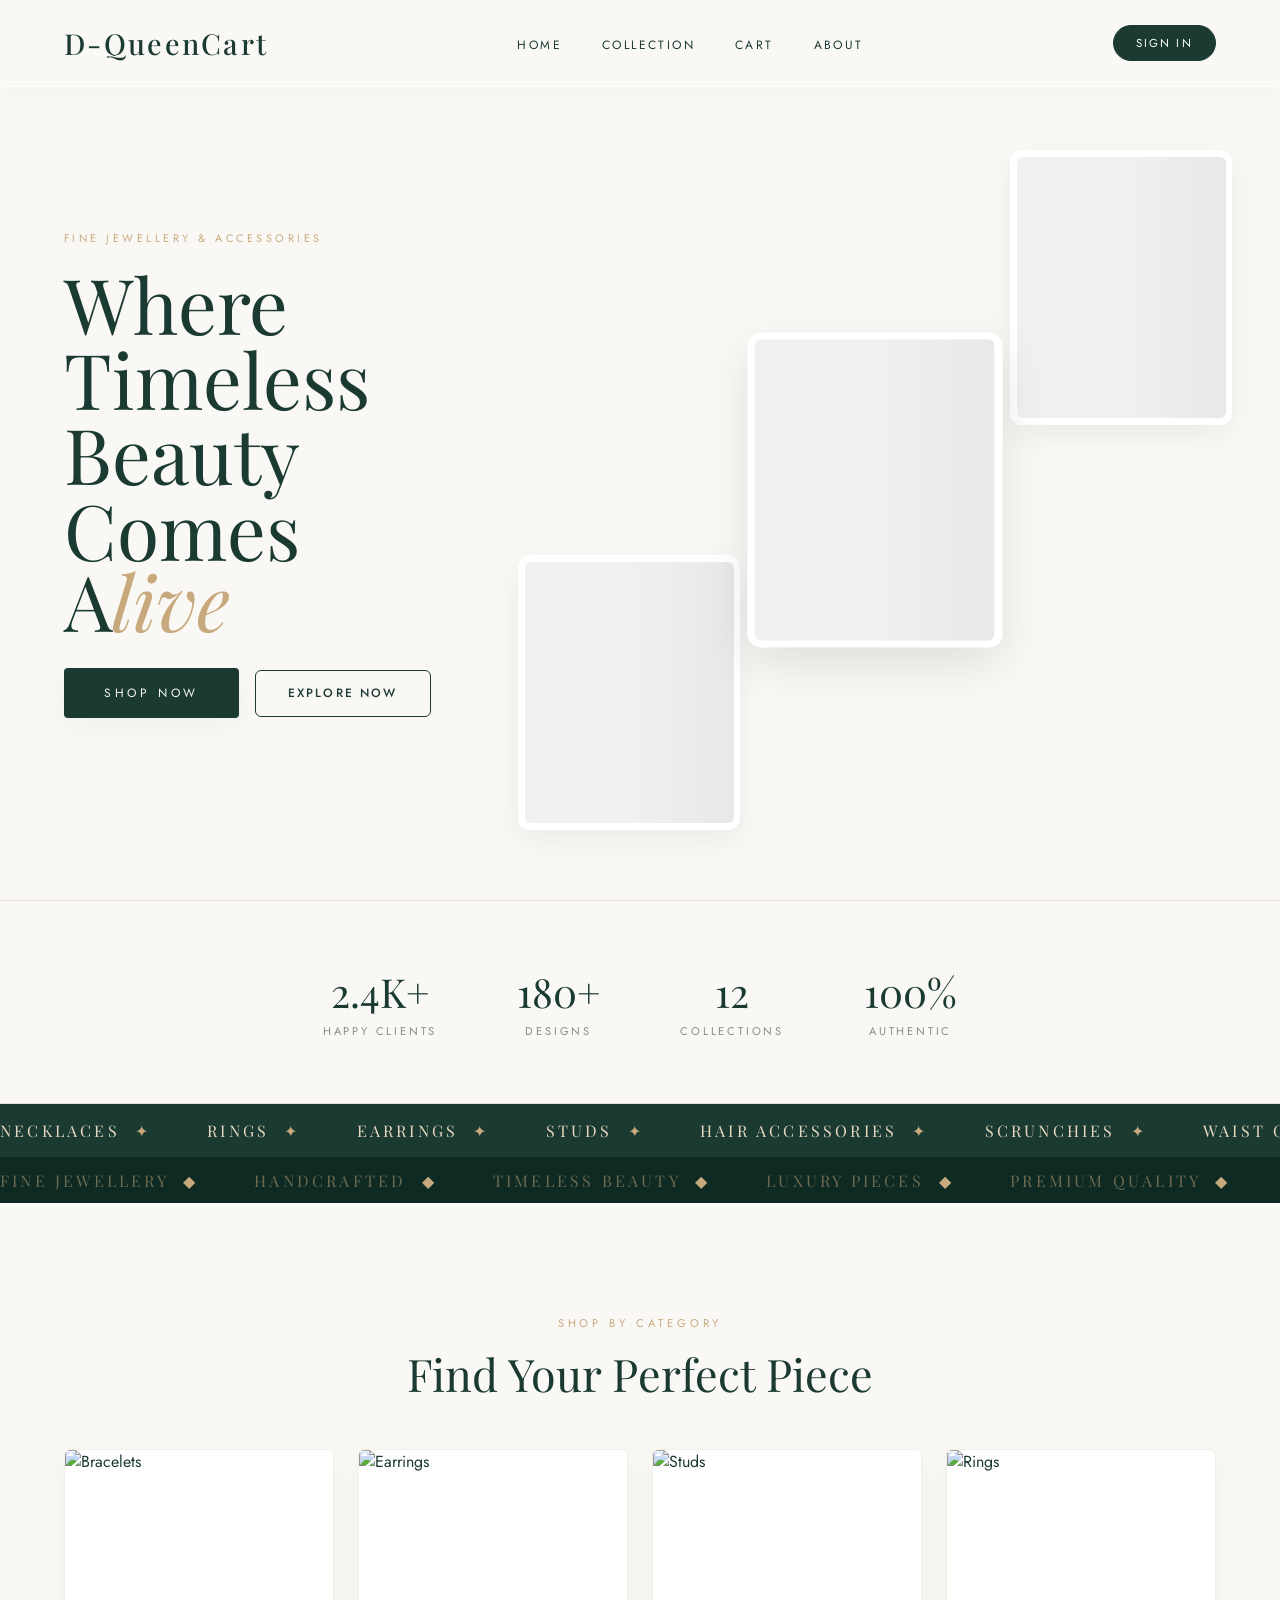
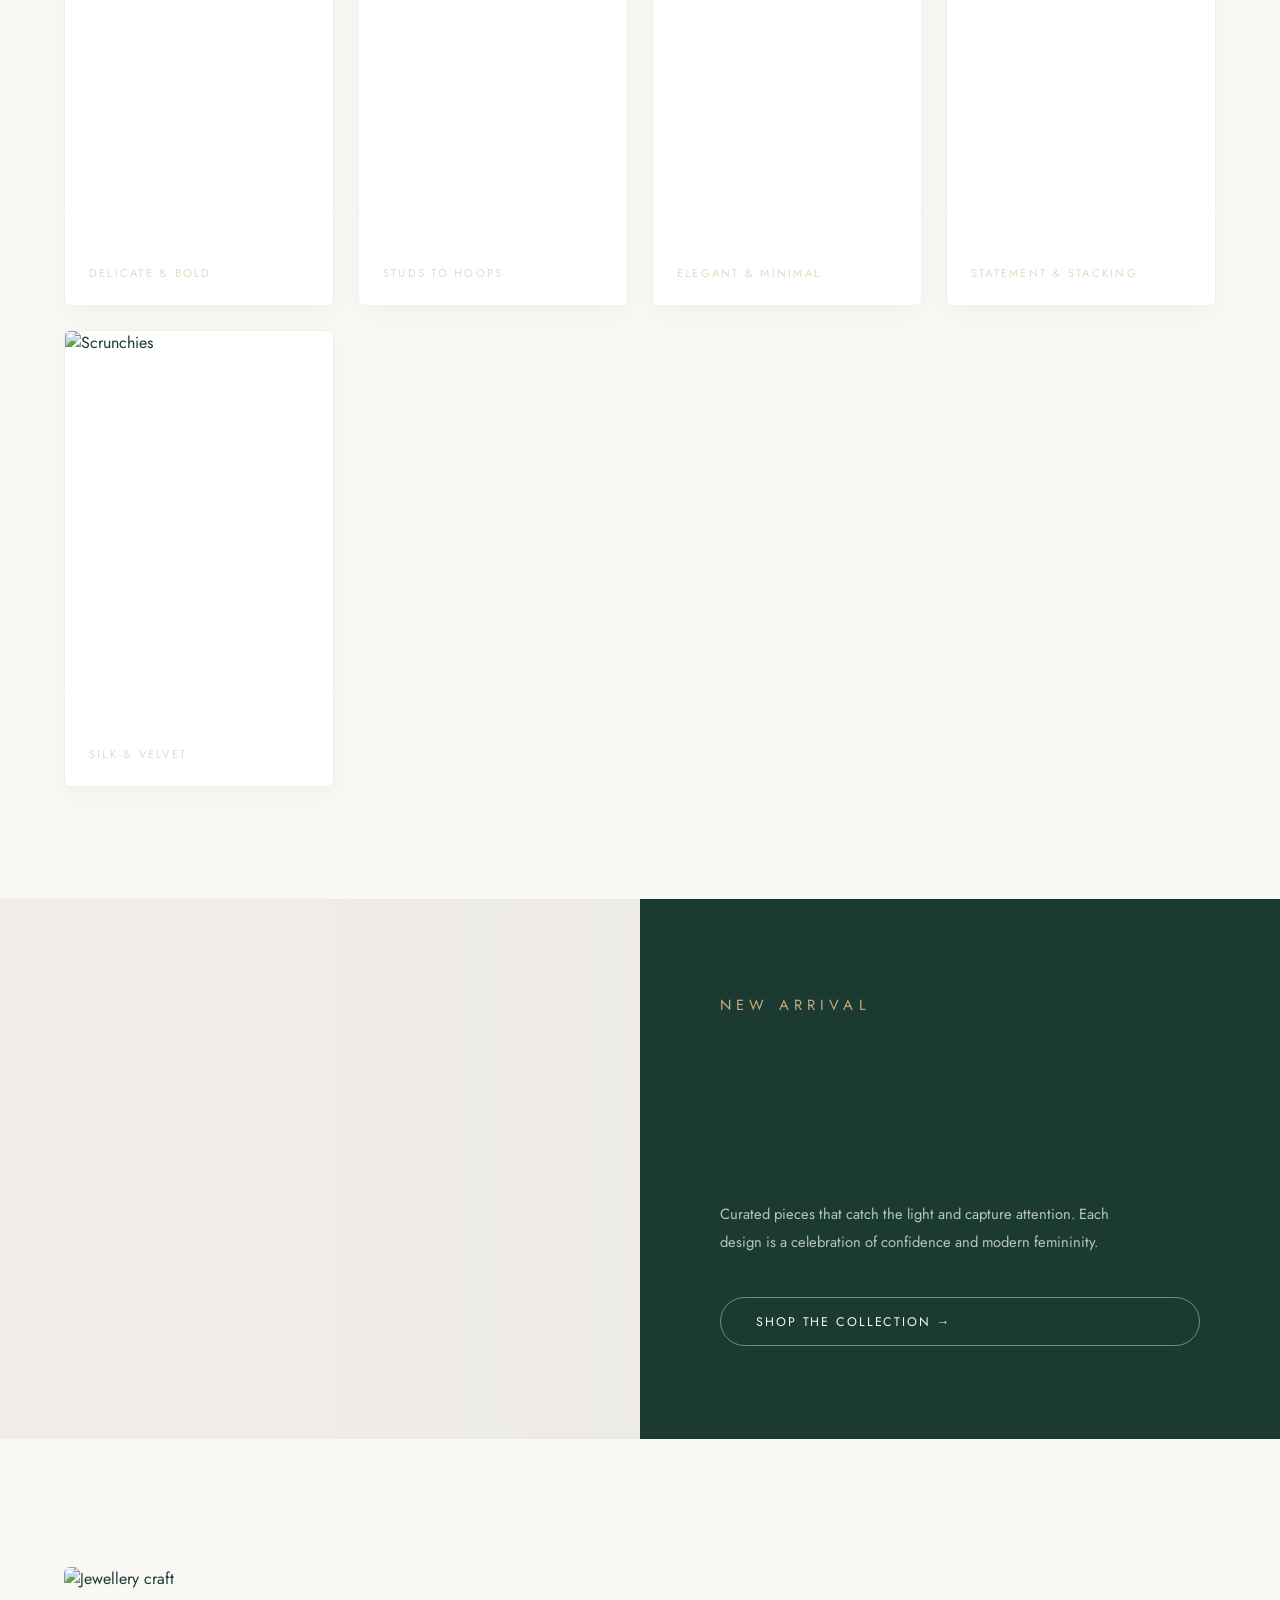
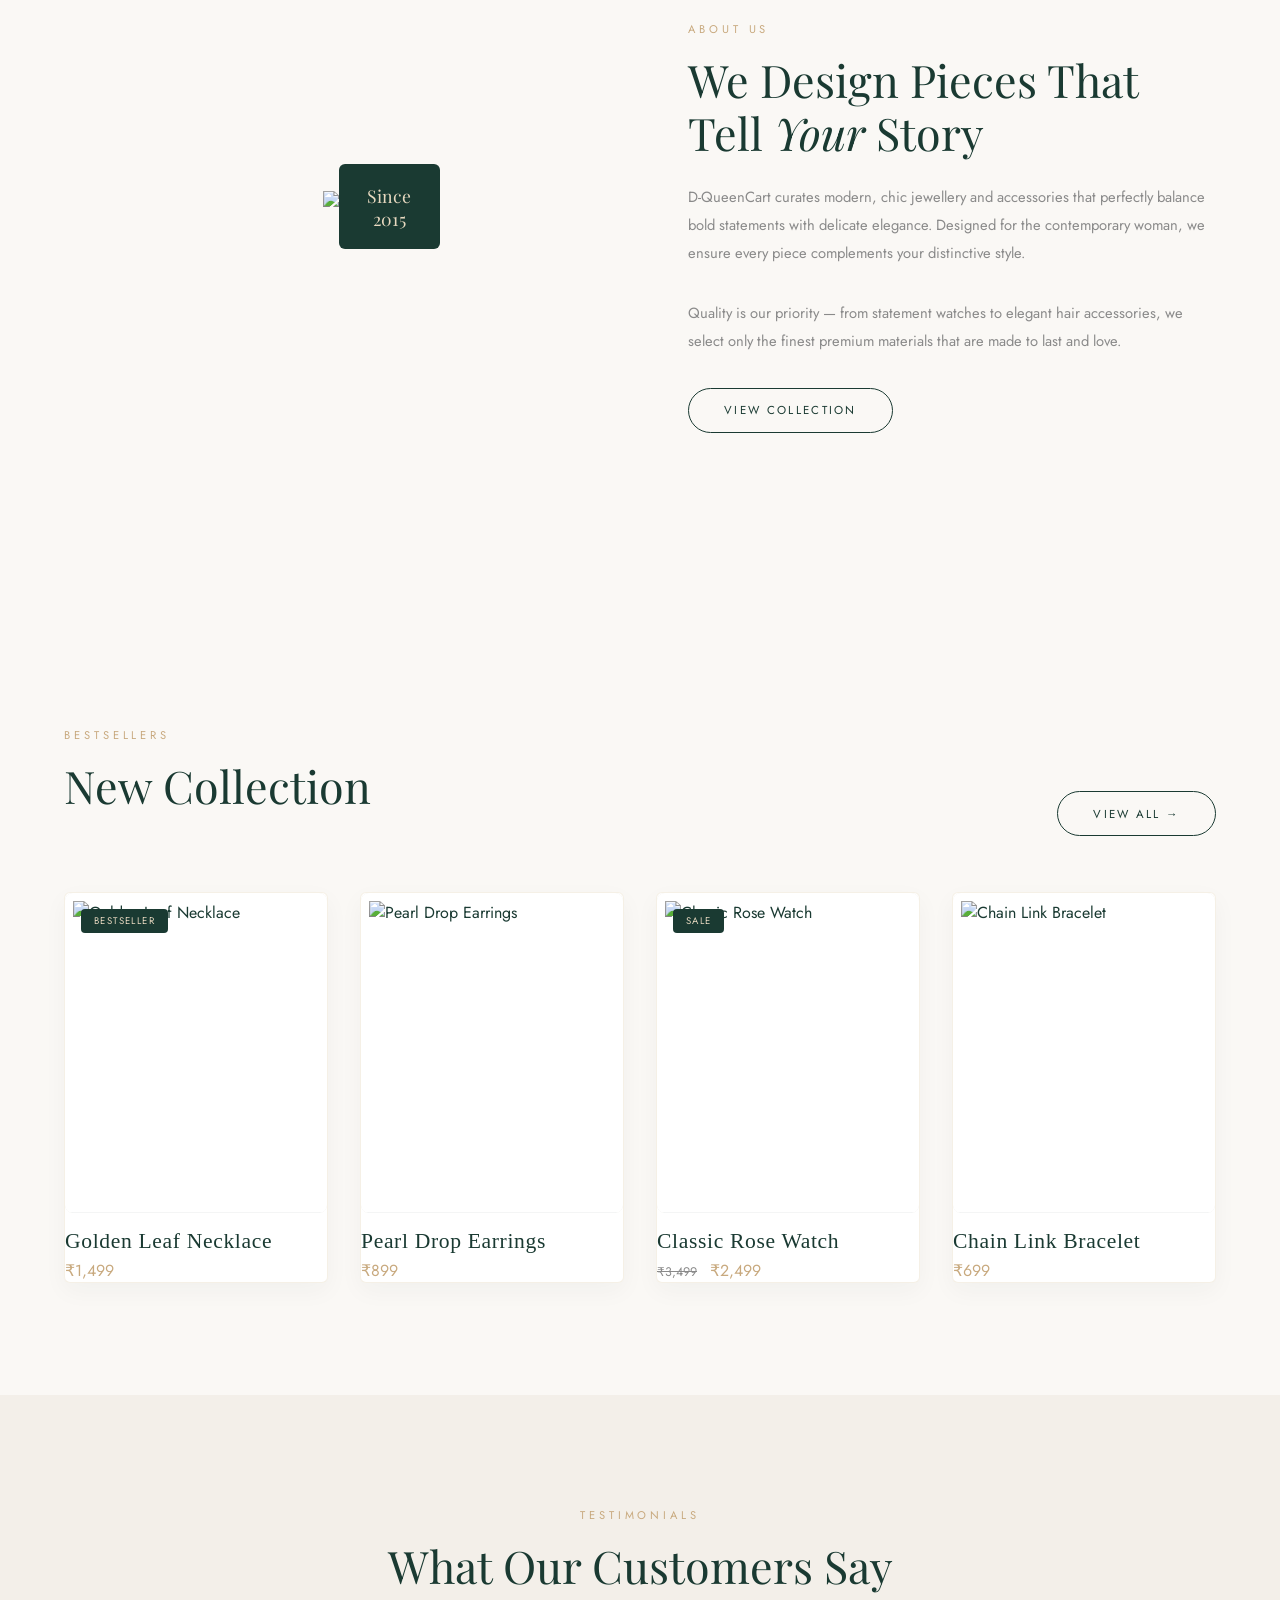
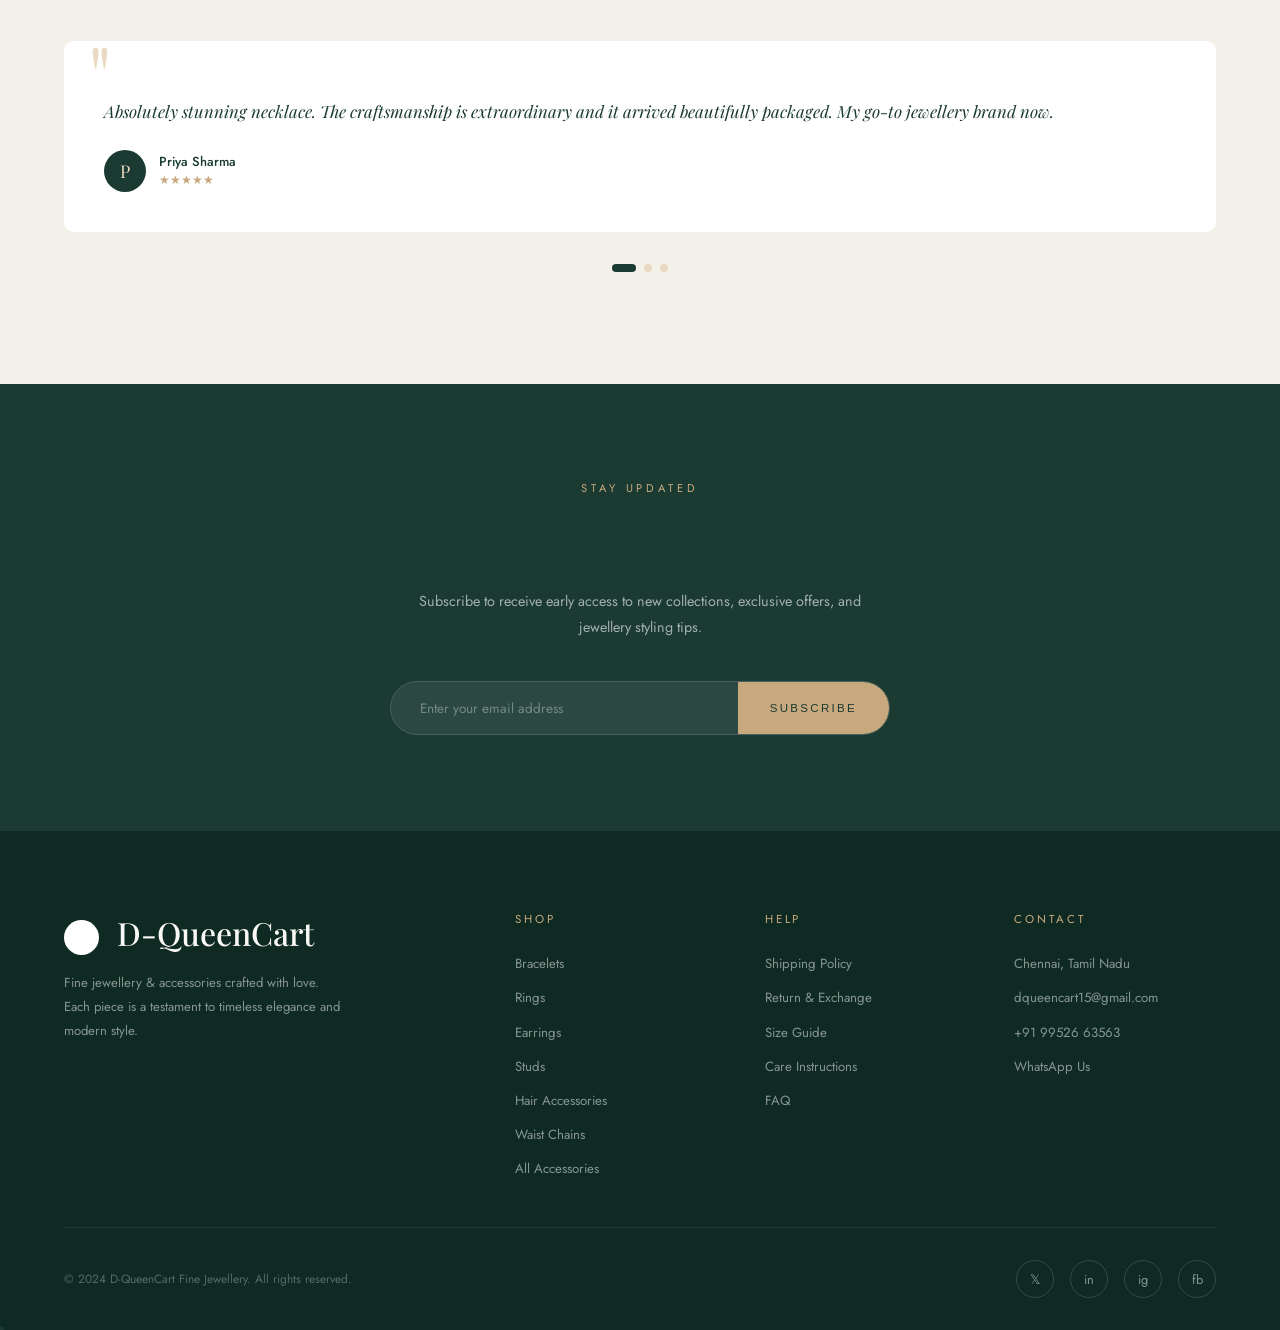
==== index.html @ 38a7477e "style(home): remove gallery strip section" ====
<!DOCTYPE html>
<html lang="en">

<head>
  <meta charset="UTF-8" />
  <meta name="viewport" content="width=device-width, initial-scale=1.0" />
  <title>D-QueenCart — Fine Jewellery & Accessories</title>
  <link rel="icon" type="image/png" href="favicon.png?v=2">
  <link rel="shortcut icon" href="favicon.png?v=2">
  <link rel="apple-touch-icon" href="favicon.png?v=2">
  <meta name="description"
    content="Discover premium handcrafted jewellery and bespoke accessories at D-QueenCart. Elevate your style with our celestial collections." />
  <meta name="keywords" content="jewellery, accessories, rings, necklaces, watches, luxury shopping" />

  <!-- Open Graph / Social -->
  <meta property="og:type" content="website" />
  <meta property="og:title" content="D-QueenCart — Fine Jewellery & Accessories" />
  <meta property="og:description"
    content="Shop the most exquisite jewellery collections online. Handcrafted luxury at your fingertips." />
  <meta property="og:image" content="https://images.unsplash.com/photo-1515562141207-7a88fb0ce33e?w=800&q=80" />
  <meta property="og:url" content="https://d-queencart.in" />

  <!-- Google Analytics (GA4) -->
  <script async src="https://www.googletagmanager.com/gtag/js?id=G-QBQ06VWE34"></script>
  <script>
    window.dataLayer = window.dataLayer || [];
    function gtag() { dataLayer.push(arguments); }
    gtag('js', new Date());
    gtag('config', 'G-QBQ06VWE34');
  </script>

  <link rel="preconnect" href="https://fonts.googleapis.com" />
  <link
    href="https://fonts.googleapis.com/css2?family=Playfair+Display:ital,wght@0,400;0,500;0,600;0,700;1,400;1,500&family=Jost:wght@300;400;500&display=swap"
    rel="stylesheet" />
  <link rel="stylesheet" href="https://unpkg.com/aos@2.3.4/dist/aos.css" />
  <style>
    :root {
      --cream: #faf8f5;
      --teal: #1a3a32;
      --teal-light: #2a5a4a;
      --gold: #c8a97e;
      --gold-light: #e8d9c0;
      --muted: #8a8a8a;
      --white: #ffffff;
      --border: #e5e0da;
    }

    *,
    *::before,
    *::after {
      margin: 0;
      padding: 0;
      box-sizing: border-box;
    }

    html {
      scroll-behavior: smooth;
      overflow-x: hidden;
    }

    body {
      font-family: 'Jost', sans-serif;
      background: var(--cream);
      color: var(--teal);
      overflow-x: hidden;
      width: 100%;
      position: relative;
    }



    /* Navbar */
    nav {
      position: fixed;
      top: 0;
      left: 0;
      right: 0;
      z-index: 1000;
      display: flex;
      align-items: center;
      justify-content: space-between;
      padding: 1.5rem 4rem;
      background: transparent;
      transition: all 0.4s ease;
    }

    nav.scrolled {
      background: rgba(250, 248, 245, 0.97);
      backdrop-filter: blur(14px);
      box-shadow: 0 1px 20px rgba(0, 0, 0, 0.05);
    }

    .nav-logo {
      font-family: 'Playfair Display', serif;
      font-size: 1.8rem;
      font-weight: 500;
      letter-spacing: 0.08em;
      color: var(--teal);
      text-decoration: none;
    }

    .nav-links {
      display: flex;
      gap: 2.5rem;
      list-style: none;
    }

    .nav-links a {
      font-size: 0.75rem;
      letter-spacing: 0.2em;
      text-transform: uppercase;
      color: var(--teal);
      text-decoration: none;
      transition: color 0.3s;
      position: relative;
    }

    .nav-links a::after {
      content: '';
      position: absolute;
      bottom: -4px;
      left: 0;
      width: 0;
      height: 1px;
      background: var(--teal);
      transition: width 0.3s;
    }

    .nav-links a:hover {
      color: var(--gold);
    }

    .nav-links a:hover::after {
      width: 100%;
      background: var(--gold);
    }

    .nav-actions {
      display: flex;
      gap: 1rem;
      align-items: center;
    }

    .btn-nav {
      font-family: 'Jost', sans-serif;
      font-size: 0.72rem;
      letter-spacing: 0.18em;
      text-transform: uppercase;
      padding: 0.55rem 1.4rem;
      border: 1px solid var(--teal);
      background: transparent;
      color: var(--teal);
      cursor: pointer;
      transition: all 0.3s ease;
      text-decoration: none;
      border-radius: 30px;
    }

    .btn-nav:hover {
      background: var(--teal);
      color: var(--cream);
    }

    .btn-nav.filled {
      background: var(--teal);
      border-color: var(--teal);
      color: var(--white);
    }

    .btn-nav.filled:hover {
      background: var(--gold);
      border-color: var(--gold);
    }

    #navUser {
      display: none;
    }

    #navUser.show {
      display: flex !important;
    }

    /* Mobile Menu Toggle */
    .menu-toggle {
      display: none;
      flex-direction: column;
      gap: 5px;
      cursor: pointer;
      z-index: 1001;
    }

    .menu-toggle span {
      width: 25px;
      height: 2px;
      background: var(--teal);
      transition: 0.3s;
      border-radius: 2px;
    }

    .menu-toggle.active span:nth-child(1) {
      transform: translateY(7px) rotate(45deg);
    }

    .menu-toggle.active span:nth-child(2) {
      opacity: 0;
    }

    .menu-toggle.active span:nth-child(3) {
      transform: translateY(-7px) rotate(-45deg);
    }

    /* ═══ HERO — Zynara Editorial (═══ */
    .hero {
      display: flex;
      height: 100vh;
      min-height: 640px;
      background: var(--cream);
      overflow: hidden;
      padding-top: 80px;
      /* nav height clearance */
    }

    /* Left column: title + buttons pinned to bottom */
    .hero-text-block {
      width: 38%;
      flex-shrink: 0;
      display: flex;
      flex-direction: column;
      justify-content: center;
      padding: 0 2rem 2rem 4rem;
      position: relative;
      z-index: 5;
    }

    .hero-eyebrow {
      font-size: 0.68rem;
      letter-spacing: 0.32em;
      text-transform: uppercase;
      color: var(--gold);
      margin-bottom: 1.4rem;
    }

    .hero-title {
      font-family: 'Playfair Display', serif;
      font-size: clamp(3.5rem, 6vw, 8rem);
      font-weight: 400;
      line-height: 0.93;
      color: var(--teal);
      margin-bottom: 2rem;
    }

    .hero-title em {
      font-style: italic;
      color: var(--gold);
    }

    .hero-buttons {
      display: flex;
      gap: 1rem;
      align-items: center;
    }

    .btn-pill {
      padding: 0.85rem 2rem;
      border-radius: 6px;
      font-size: 0.75rem;
      letter-spacing: 0.18em;
      text-transform: uppercase;
      text-decoration: none;
      transition: all 0.3s ease;
      cursor: pointer;
      font-family: 'Jost', sans-serif;
      font-weight: 500;
    }

    .btn-pill.primary {
      background: var(--teal);
      color: #fff;
      border: 2px solid var(--teal);
    }

    .btn-pill.primary:hover {
      background: var(--gold);
      border-color: var(--gold);
    }

    .btn-pill.outline {
      background: transparent;
      color: var(--teal);
      border: 1.5px solid var(--teal);
    }

    .btn-pill.outline:hover {
      background: var(--teal);
      color: #fff;
    }

    /* Floating description — between left col and photo gallery */
    .hero-float-desc {
      position: absolute;
      bottom: 38%;
      right: -85px;
      width: 155px;
      font-size: 0.82rem;
      line-height: 1.75;
      color: var(--teal);
      z-index: 10;
    }

    /* Right: 3-column photo gallery taking remaining width */
    .hero-gallery {
      flex: 1;
      display: flex;
      align-items: center;
      gap: 1.5rem;
      padding: 0 3rem 0 2rem;
    }

    .hg-img-wrap {
      flex: 1 1 0;
      min-width: 0;
      background: #ffffff;
      border-radius: 12px;
      padding: 0.4rem;
      box-shadow: 0 10px 30px rgba(0, 0, 0, 0.06);
      display: flex;
      align-items: center;
      justify-content: center;
    }

    .hg-img-wrap img {
      width: 100%;
      height: auto;
      aspect-ratio: 4 / 5;
      object-fit: contain;
      border-radius: 6px;
    }

    .hg-left {
      margin-top: 15vh;
    }

    .hg-main {
      transform: scale(1.15);
      z-index: 2;
      box-shadow: 0 15px 40px rgba(0, 0, 0, 0.1);
    }

    .hg-right {
      margin-top: -15vh;
    }

    .skeleton {
      background: linear-gradient(90deg, #f0f0f0 25%, #e8e8e8 50%, #f0f0f0 75%);
      background-size: 200% 100%;
      animation: skeletonLoading 1.5s infinite;
      color: transparent;
    }

    @keyframes skeletonLoading {
      0% { background-position: 200% 0; }
      100% { background-position: -200% 0; }
    }

    /* ─── Hero text word reveal ─── */
    .hero-word {
      display: inline-block;
      opacity: 0;
      transform: translateY(48px);
      animation: wordReveal 0.7s cubic-bezier(0.22, 1, 0.36, 1) forwards;
    }
    @keyframes wordReveal {
      to { opacity: 1; transform: translateY(0); }
    }
    .hero-eyebrow {
      opacity: 0;
      animation: fadeSlideUp 0.6s 0.1s ease forwards;
    }
    .hero-buttons {
      opacity: 0;
      animation: fadeSlideUp 0.6s ease forwards;
    }
    @keyframes fadeSlideUp {
      from { opacity: 0; transform: translateY(20px); }
      to   { opacity: 1; transform: translateY(0); }
    }

    /* ─── Hero gallery float/bob ─── */
    .hg-left  { animation: bobLeft  6s ease-in-out infinite; }
    .hg-main  { animation: bobMain  7s ease-in-out infinite; }
    .hg-right { animation: bobRight 5.5s ease-in-out infinite; }
    @keyframes bobLeft  { 0%,100%{transform:translateY(15vh)}  50%{transform:translateY(12vh)} }
    @keyframes bobMain  { 0%,100%{transform:scale(1.15) translateY(0)} 50%{transform:scale(1.15) translateY(-10px)} }
    @keyframes bobRight { 0%,100%{transform:translateY(-15vh)} 50%{transform:translateY(-12vh)} }

    /* ─── Category card gloss ─── */
    .cat-card::after {
      content: '';
      position: absolute;
      inset: 0;
      background: radial-gradient(circle 120px at var(--gx,50%) var(--gy,50%), rgba(255,255,255,0.18), transparent 70%);
      opacity: 0;
      transition: opacity 0.3s;
      pointer-events: none;
      border-radius: 8px;
    }
    .cat-card:hover::after { opacity: 1; }

    /* ─── Testimonial slider ─── */
    .testimonials-slider { position: relative; overflow: hidden; margin-top: 3rem; }
    .testimonials-track {
      display: flex;
      transition: transform 0.6s cubic-bezier(0.25, 1, 0.5, 1);
    }
    .testimonial-card {
      min-width: 100%;
      box-sizing: border-box;
    }
    .slider-dots {
      display: flex;
      justify-content: center;
      gap: 0.5rem;
      margin-top: 2rem;
    }
    .slider-dot {
      width: 8px; height: 8px;
      border-radius: 50%;
      background: var(--gold-light);
      cursor: pointer;
      border: none;
      transition: all 0.3s;
    }
    .slider-dot.active {
      background: var(--teal);
      width: 24px;
      border-radius: 4px;
    }

    /* ─── Stat counter ─── */
    .stat-num { transition: none; }

    /* ─── Second marquee (reverse) ─── */
    .marquee-track-rev {
      display: flex;
      gap: 3rem;
      animation: marqueeRev 20s linear infinite;
      white-space: nowrap;
    }
    @keyframes marqueeRev {
      from { transform: translateX(-50%); }
      to   { transform: translateX(0); }
    }
    .marquee-section-rev {
      background: #0e2a23;
      padding: 0.8rem 0;
      overflow: hidden;
    }

    /* hide old hero classes */
    .hero-left,
    .hero-right,
    .hero-tagline,
    .hero-img {
      display: none !important;
    }

    /* ═══ STATS STRIP ═══ */
    .stats-strip {
      display: flex;
      justify-content: center;
      gap: 5rem;
      padding: 4rem 4rem;
      border-top: 1px solid var(--border);
      border-bottom: 1px solid var(--border);
    }

    .stat-item {
      text-align: center;
    }

    .stat-num {
      font-family: 'Playfair Display', serif;
      font-size: 2.5rem;
      font-weight: 400;
      color: var(--teal);
    }

    .stat-label {
      font-size: 0.7rem;
      letter-spacing: 0.25em;
      text-transform: uppercase;
      color: var(--muted);
      margin-top: 0.3rem;
    }

    /* ═══ MARQUEE ═══ */
    .marquee-section {
      background: var(--teal);
      padding: 1rem 0;
      overflow: hidden;
    }

    .marquee-track {
      display: flex;
      gap: 3rem;
      animation: marquee 25s linear infinite;
      white-space: nowrap;
    }

    .marquee-item {
      font-family: 'Playfair Display', serif;
      font-size: 1rem;
      font-weight: 400;
      color: var(--gold-light);
      letter-spacing: 0.2em;
      text-transform: uppercase;
      flex-shrink: 0;
    }

    .marquee-dot {
      color: var(--gold);
      margin: 0 0.5rem;
    }

    @keyframes marquee {
      to {
        transform: translateX(-50%);
      }
    }

    /* ═══ SHARED SECTION ═══ */
    .section-tag {
      font-size: 0.7rem;
      letter-spacing: 0.35em;
      text-transform: uppercase;
      color: var(--gold);
      margin-bottom: 1rem;
    }

    .section-title {
      font-family: 'Playfair Display', serif;
      font-size: clamp(2rem, 3.5vw, 3.2rem);
      font-weight: 400;
      line-height: 1.2;
      margin-bottom: 1.5rem;
      color: var(--teal);
    }

    .section-title em {
      font-style: italic;
    }

    .section-body {
      color: var(--muted);
      line-height: 1.9;
      font-size: 0.92rem;
      margin-bottom: 2rem;
    }

    .btn-outline {
      display: inline-block;
      font-size: 0.72rem;
      letter-spacing: 0.2em;
      text-transform: uppercase;
      padding: 0.85rem 2.2rem;
      border: 1.5px solid var(--teal);
      color: var(--teal);
      text-decoration: none;
      transition: all 0.3s;
      cursor: pointer;
      border-radius: 30px;
    }

    .btn-outline:hover {
      background: var(--teal);
      color: var(--cream);
    }

    /* ═══ ABOUT ═══ */
    .about-section {
      display: grid;
      grid-template-columns: 1fr 1fr;
      gap: 6rem;
      padding: 8rem 4rem;
      align-items: center;
    }

    .about-imgs {
      position: relative;
      height: 520px;
    }

    .about-img-1 {
      position: absolute;
      top: 0;
      left: 0;
      width: 62%;
      height: 72%;
      object-fit: cover;
      border-radius: 6px;
    }

    .about-img-2 {
      position: absolute;
      bottom: 0;
      right: 0;
      width: 52%;
      height: 58%;
      object-fit: cover;
      border: 6px solid var(--cream);
      border-radius: 6px;
    }

    .about-badge {
      position: absolute;
      top: 38%;
      left: 52%;
      background: var(--teal);
      color: var(--gold-light);
      padding: 1.2rem 1.8rem;
      font-family: 'Playfair Display', serif;
      font-size: 1.1rem;
      font-weight: 400;
      text-align: center;
      border-radius: 6px;
    }

    /* ═══ CATEGORIES ═══ */
    .categories-section {
      padding: 7rem 4rem;
    }

    .categories-grid {
      display: grid;
      grid-template-columns: repeat(4, 1fr);
      gap: 1.5rem;
      margin-top: 3rem;
    }

    .cat-card {
      position: relative;
      overflow: hidden;
      cursor: pointer;
      border-radius: 8px;
    }

    .cat-card img {
      width: 100%;
      height: 360px;
      object-fit: cover;
      transition: transform 0.7s cubic-bezier(0.25, 1, 0.5, 1);
      display: block;
    }

    .cat-card:hover img {
      transform: scale(1.06);
    }

    .cat-overlay {
      position: absolute;
      inset: 0;
      background: linear-gradient(to top, rgba(26, 58, 50, 0.85) 0%, transparent 55%);
      display: flex;
      flex-direction: column;
      justify-content: flex-end;
      padding: 1.5rem;
    }

    .cat-name {
      font-family: 'Playfair Display', serif;
      font-size: 1.4rem;
      font-weight: 400;
      color: white;
    }

    .cat-count {
      font-size: 0.7rem;
      letter-spacing: 0.2em;
      text-transform: uppercase;
      color: var(--gold-light);
      margin-top: 0.3rem;
    }

    .cat-arrow {
      position: absolute;
      top: 1rem;
      right: 1rem;
      width: 36px;
      height: 36px;
      border: 1px solid rgba(255, 255, 255, 0.5);
      border-radius: 50%;
      display: flex;
      align-items: center;
      justify-content: center;
      color: white;
      opacity: 0;
      transform: translateY(-10px);
      transition: all 0.35s;
    }

    .cat-card:hover .cat-arrow {
      opacity: 1;
      transform: translateY(0);
    }

    /* ═══ EDITORIAL BANNER ═══ */
    .editorial-banner {
      display: grid;
      grid-template-columns: 1fr 1fr;
      min-height: 60vh;
      overflow: hidden;
    }

    .editorial-img-slider {
      position: relative;
      width: 100%;
      height: 100%;
      min-height: 400px;
      overflow: hidden;
      cursor: pointer;
      background: #f0ece6;
    }

    .editorial-img {
      position: absolute;
      top: 0;
      left: 0;
      width: 100%;
      height: 100%;
      object-fit: cover;
      transition: opacity 0.8s ease-in-out, transform 5s ease-in-out;
      transform: scale(1);
    }

    .editorial-img.fade {
      opacity: 0.3;
      transform: scale(1.05);
    }

    .editorial-img-overlay {
      position: absolute;
      bottom: 0;
      left: 0;
      right: 0;
      padding: 2.5rem 2rem 2rem;
      background: linear-gradient(to top, rgba(14, 42, 35, 0.85), transparent);
      color: var(--cream);
      display: flex;
      justify-content: space-between;
      align-items: flex-end;
      opacity: 0;
      transition: opacity 0.8s ease;
    }
    
    .editorial-img-slider.ready .editorial-img-overlay {
      opacity: 1;
    }

    .editorial-product-name {
      font-family: 'Playfair Display', serif;
      font-size: 1.6rem;
      margin-bottom: 0.2rem;
      color: white;
    }

    .editorial-product-price {
      font-family: 'Jost', sans-serif;
      color: var(--gold);
      font-size: 1.1rem;
      font-weight: 500;
    }

    .editorial-text {
      display: flex;
      flex-direction: column;
      justify-content: center;
      padding: 5rem;
      background: var(--teal);
      color: var(--cream);
    }

    .editorial-text .section-tag {
      color: var(--gold);
    }

    .editorial-text h2 {
      font-family: 'Playfair Display', serif;
      font-size: clamp(2.2rem, 4vw, 3.5rem);
      font-weight: 400;
      line-height: 1.15;
      color: var(--cream);
      margin-bottom: 1.5rem;
    }

    .editorial-text p {
      color: rgba(255, 255, 255, 0.7);
      line-height: 1.9;
      font-size: 0.92rem;
      margin-bottom: 2.5rem;
      max-width: 400px;
    }

    .btn-pill-light {
      padding: 0.9rem 2.2rem;
      border-radius: 40px;
      font-size: 0.78rem;
      letter-spacing: 0.15em;
      text-transform: uppercase;
      text-decoration: none;
      background: transparent;
      color: var(--cream);
      border: 1.5px solid rgba(255, 255, 255, 0.4);
      cursor: pointer;
      transition: all 0.3s;
      font-family: 'Jost', sans-serif;
    }

    .btn-pill-light:hover {
      background: var(--gold);
      border-color: var(--gold);
      color: var(--teal);
    }

    /* ═══ PRODUCTS ═══ */
    .products-section {
      padding: 7rem 4rem;
    }

    .section-header {
      display: flex;
      justify-content: space-between;
      align-items: flex-end;
      margin-bottom: 3.5rem;
    }

    .products-grid {
      display: grid;
      grid-template-columns: repeat(4, 1fr);
      gap: 2rem;
    }

    .product-card {
      cursor: pointer;
      transition: transform 0.4s ease;
    }

    .product-card:hover {
      transform: translateY(-6px);
    }

    .product-img-wrap {
      position: relative;
      overflow: hidden;
      background: #f0ece6;
      margin-bottom: 1rem;
      border-radius: 8px;
    }

    .product-img-wrap img {
      width: 100%;
      height: 320px;
      object-fit: contain;
      padding: 0.5rem;
      background: #fff;
      transition: transform 0.6s ease;
      display: block;
    }

    .product-card:hover .product-img-wrap img {
      transform: scale(1.05);
    }

    .product-actions {
      position: absolute;
      bottom: 0;
      left: 0;
      right: 0;
      background: rgba(26, 58, 50, 0.92);
      backdrop-filter: blur(6px);
      padding: 1rem;
      display: flex;
      gap: 0.8rem;
      transform: translateY(100%);
      transition: transform 0.4s cubic-bezier(0.25, 1, 0.5, 1);
    }

    .product-card:hover .product-actions {
      transform: translateY(0);
    }

    .btn-cart {
      flex: 1;
      font-size: 0.68rem;
      letter-spacing: 0.2em;
      text-transform: uppercase;
      padding: 0.65rem;
      background: var(--gold);
      color: var(--teal);
      border: none;
      cursor: pointer;
      transition: all 0.3s;
      border-radius: 4px;
      font-weight: 500;
    }

    .btn-cart:hover {
      background: var(--cream);
    }

    .btn-wish {
      width: 36px;
      height: 36px;
      border: 1px solid rgba(255, 255, 255, 0.4);
      background: transparent;
      color: white;
      display: flex;
      align-items: center;
      justify-content: center;
      cursor: pointer;
      transition: all 0.3s;
      flex-shrink: 0;
      border-radius: 4px;
    }

    .btn-wish:hover {
      background: white;
      color: var(--teal);
    }

    .product-badge {
      position: absolute;
      top: 1rem;
      left: 1rem;
      background: var(--teal);
      color: var(--gold-light);
      font-size: 0.6rem;
      letter-spacing: 0.15em;
      text-transform: uppercase;
      padding: 0.3rem 0.8rem;
      border-radius: 4px;
    }

    .product-name {
      font-family: 'Playfair Display', serif;
      font-size: 1.05rem;
      font-weight: 400;
      color: var(--teal);
      margin-bottom: 0.3rem;
    }

    .product-price {
      font-size: 0.85rem;
      color: var(--gold);
    }

    .product-price .old {
      color: var(--muted);
      text-decoration: line-through;
      margin-right: 0.5rem;
      font-size: 0.78rem;
    }

    /* ═══ GALLERY STRIP ═══ */
    .gallery-strip {
      display: grid;
      grid-template-columns: repeat(6, 1fr);
    }

    .gallery-strip img {
      width: 100%;
      height: 220px;
      object-fit: cover;
      display: block;
      filter: grayscale(30%);
      transition: all 0.5s;
    }

    .gallery-strip img:hover {
      filter: grayscale(0%);
      transform: scale(1.05);
      z-index: 2;
      position: relative;
    }

    /* ═══ TESTIMONIALS ═══ */
    .testimonials-section {
      padding: 7rem 4rem;
      background: #f3efe9;
    }

    .testimonials-grid {
      display: grid;
      grid-template-columns: repeat(3, 1fr);
      gap: 2rem;
      margin-top: 3rem;
    }

    .testimonial-card {
      background: white;
      padding: 2.5rem;
      border-radius: 10px;
      position: relative;
      transition: transform 0.3s, box-shadow 0.3s;
    }

    .testimonial-card:hover {
      transform: translateY(-5px);
      box-shadow: 0 15px 40px rgba(0, 0, 0, 0.06);
    }

    .testimonial-card::before {
      content: '"';
      font-family: 'Playfair Display', serif;
      font-size: 5rem;
      color: var(--gold-light);
      position: absolute;
      top: -0.5rem;
      left: 1.5rem;
      line-height: 1;
    }

    .testimonial-text {
      font-family: 'Playfair Display', serif;
      font-size: 1.05rem;
      font-style: italic;
      line-height: 1.7;
      color: var(--teal);
      margin-bottom: 1.5rem;
      padding-top: 1rem;
    }

    .testimonial-author {
      display: flex;
      align-items: center;
      gap: 0.8rem;
    }

    .author-avatar {
      width: 42px;
      height: 42px;
      border-radius: 50%;
      background: var(--teal);
      display: flex;
      align-items: center;
      justify-content: center;
      font-family: 'Playfair Display', serif;
      font-size: 1.1rem;
      color: var(--gold-light);
    }

    .author-name {
      font-size: 0.82rem;
      font-weight: 500;
    }

    .author-stars {
      color: var(--gold);
      font-size: 0.75rem;
    }

    /* ═══ NEWSLETTER ═══ */
    .newsletter-section {
      padding: 6rem 4rem;
      background: var(--teal);
      text-align: center;
    }

    .newsletter-section .section-tag {
      color: var(--gold);
    }

    .newsletter-section .section-title {
      color: var(--cream);
    }

    .newsletter-sub {
      color: rgba(255, 255, 255, 0.6);
      font-size: 0.9rem;
      margin: 1rem auto 2.5rem;
      max-width: 450px;
      line-height: 1.8;
    }

    .newsletter-form {
      display: flex;
      max-width: 500px;
      margin: 0 auto;
      border-radius: 40px;
      overflow: hidden;
      border: 1px solid rgba(255, 255, 255, 0.2);
    }

    .newsletter-input {
      flex: 1;
      padding: 1rem 1.8rem;
      background: rgba(255, 255, 255, 0.08);
      border: none;
      color: white;
      font-family: 'Jost', sans-serif;
      font-size: 0.85rem;
      outline: none;
    }

    .newsletter-input::placeholder {
      color: rgba(255, 255, 255, 0.35);
    }

    .btn-subscribe {
      padding: 1rem 2rem;
      background: var(--gold);
      color: var(--teal);
      border: none;
      font-size: 0.72rem;
      letter-spacing: 0.2em;
      text-transform: uppercase;
      cursor: pointer;
      transition: background 0.3s;
      font-weight: 500;
    }

    .btn-subscribe:hover {
      background: var(--gold-light);
    }

    /* ═══ FOOTER ═══ */
    footer {
      background: #0e2a23;
      padding: 5rem 4rem 2rem;
    }

    .footer-grid {
      display: grid;
      grid-template-columns: 2fr 1fr 1fr 1fr;
      gap: 3rem;
      margin-bottom: 3rem;
    }

    .footer-logo {
      font-family: 'Playfair Display', serif;
      font-size: 2rem;
      font-weight: 500;
      color: var(--cream);
      margin-bottom: 1rem;
    }

    .footer-desc {
      font-size: 0.82rem;
      color: rgba(255, 255, 255, 0.5);
      line-height: 1.8;
      max-width: 280px;
    }

    .footer-title {
      font-size: 0.72rem;
      letter-spacing: 0.25em;
      text-transform: uppercase;
      color: var(--gold);
      margin-bottom: 1.5rem;
    }

    .footer-links {
      list-style: none;
      display: flex;
      flex-direction: column;
      gap: 0.7rem;
    }

    .footer-links a {
      font-size: 0.83rem;
      color: rgba(255, 255, 255, 0.5);
      text-decoration: none;
      transition: color 0.3s;
    }

    .footer-links a:hover {
      color: var(--gold-light);
    }

    .footer-bottom {
      border-top: 1px solid rgba(255, 255, 255, 0.08);
      padding-top: 2rem;
      display: flex;
      justify-content: space-between;
      align-items: center;
    }

    .footer-copy {
      font-size: 0.75rem;
      color: rgba(255, 255, 255, 0.3);
    }

    .social-links {
      display: flex;
      gap: 1rem;
    }

    .social-link {
      width: 38px;
      height: 38px;
      border: 1px solid rgba(255, 255, 255, 0.15);
      border-radius: 50%;
      display: flex;
      align-items: center;
      justify-content: center;
      color: rgba(255, 255, 255, 0.5);
      font-size: 0.8rem;
      text-decoration: none;
      transition: all 0.3s;
    }

    .social-link:hover {
      border-color: var(--gold);
      color: var(--gold);
    }

    /* ═══ TOAST ═══ */
    .toast {
      position: fixed;
      bottom: 2rem;
      right: 2rem;
      background: var(--teal);
      color: var(--cream);
      padding: 1rem 2rem;
      font-size: 0.82rem;
      z-index: 9999;
      transform: translateY(100px);
      opacity: 0;
      transition: all 0.4s ease;
      border-radius: 8px;
    }

    .toast.show {
      transform: translateY(0);
      opacity: 1;
    }

    /* ═══ RESPONSIVE ═══ */
    @media (max-width: 1024px) {
      nav {
        padding: 1rem 2rem;
        background: rgba(250, 248, 245, 0.9);
        backdrop-filter: blur(10px);
      }

      .menu-toggle {
        display: flex;
      }

      .nav-links {
        position: fixed;
        top: 0;
        right: -100%;
        width: 280px;
        height: 100vh;
        background: var(--cream);
        flex-direction: column;
        padding: 6rem 2rem;
        box-shadow: -10px 0 30px rgba(0, 0, 0, 0.05);
        transition: 0.4s cubic-bezier(0.4, 0, 0.2, 1);
        gap: 2rem;
        z-index: 1000;
        display: flex !important;
      }

      .nav-links.active {
        right: 0;
      }

      .nav-links a {
        font-size: 0.9rem;
        display: block;
      }

      .nav-actions {
        gap: 0.5rem;
      }

      .btn-nav {
        padding: 0.45rem 0.8rem;
        font-size: 0.65rem;
      }


      .hero {
        flex-direction: column;
        height: auto;
        min-height: auto;
        padding-top: 100px;
      }

      .hero-text-block {
        width: 100%;
        padding: 3rem 2rem;
        text-align: center;
        align-items: center;
      }

      .hero-title {
        font-size: clamp(2.5rem, 10vw, 4.5rem);
        line-height: 1.1;
        margin-bottom: 1.5rem;
      }

      .hero-float-desc {
        display: none;
      }

      .hero-gallery {
        padding: 0 2rem 4rem;
        height: auto;
        gap: 1rem;
      }

      .hg-img-wrap {
        padding: 0.8rem;
        border-radius: 8px;
      }

      .hg-left,
      .hg-right {
        margin-top: 5vh;
      }

      .hg-main {
        transform: scale(1.05);
      }

      .stats-strip {
        gap: 2rem;
        flex-wrap: wrap;
        padding: 3rem 2rem;
      }

      .stat-num {
        font-size: 2rem;
      }

      .about-section {
        grid-template-columns: 1fr;
        gap: 4rem;
        padding: 5rem 2rem;
      }

      .about-imgs {
        height: 400px;
      }

      .categories-grid {
        grid-template-columns: repeat(2, 1fr);
        gap: 1rem;
      }

      .products-grid {
        grid-template-columns: repeat(2, 1fr);
        gap: 1.5rem;
      }

      .products-section {
        padding: 5rem 2rem;
      }

      .section-header {
        flex-direction: column;
        align-items: center;
        text-align: center;
        gap: 1rem;
      }

      .editorial-banner {
        grid-template-columns: 1fr;
      }

      .editorial-text {
        padding: 4rem 2rem;
        text-align: center;
        align-items: center;
      }

      .testimonials-grid {
        grid-template-columns: 1fr;
      }

      .footer-grid {
        grid-template-columns: 1fr 1fr;
        gap: 2rem;
      }
    }

    @media (max-width: 600px) {
      nav {
        padding: 1rem 1.2rem;
      }

      .nav-logo {
        font-size: 1.4rem;
      }

      .nav-actions {
        gap: 0.4rem;
      }

      .hero {
        padding-top: 80px;
      }

      .hero-title {
        font-size: 2.2rem;
        line-height: 1.2;
        text-align: center;
      }

      .hero-title br {
        display: none;
      }

      .hero-buttons {
        flex-direction: column;
        width: 100%;
      }

      .btn-pill {
        width: 100%;
        text-align: center;
        font-size: 0.7rem;
      }

      .hg-left,
      .hg-right {
        display: none !important;
      }

      .hg-main {
        width: 100%;
        transform: scale(1);
      }

      .hero-gallery {
        padding: 0 1.5rem 3rem;
      }

      .about-badge {
        display: none;
      }

      .about-section {
        padding: 4rem 1.5rem;
      }

      .section-title {
        font-size: 1.8rem;
      }

      .categories-grid,
      .products-grid {
        grid-template-columns: 1fr;
        gap: 1.5rem;
      }

      .gallery-strip {
        grid-template-columns: repeat(2, 1fr);
      }

      .footer-grid {
        grid-template-columns: 1fr;
        gap: 2rem;
      }

      .newsletter-section {
        padding: 4rem 1.5rem;
      }

      .newsletter-form {
        flex-direction: column;
        background: transparent;
        border: none;
      }

      .newsletter-input {
        border-radius: 30px;
        margin-bottom: 0.8rem;
        border: 1px solid rgba(255, 255, 255, 0.2);
        width: 100%;
      }

      .btn-subscribe {
        border-radius: 30px;
        width: 100%;
      }

      .footer-logo {
        font-size: 1.6rem;
      }

      footer {
        padding: 4rem 1.5rem 2rem;
      }
    }
  </style>
  <link rel="stylesheet" href="enhanced-theme.css" />
  <script src="luxury-ui.js"></script>
</head>

<body>


  <!-- Toast Notification -->
  <div class="toast" id="toast">✓ Added to cart</div>

  <!-- Navbar -->
  <nav id="navbar">
    <button class="menu-toggle" id="menuToggle" aria-label="Toggle Navigation">
      <span></span><span></span><span></span>
    </button>

    <a href="index.html" class="nav-logo">D-QueenCart</a>


    <ul class="nav-links">
      <li><a href="index.html">Home</a></li>
      <li><a href="products.html">Collection</a></li>
      <li><a href="cart.html">Cart</a></li>
      <li><a href="#about">About</a></li>
    </ul>

    <div class="nav-actions">

      <!-- NOT LOGGED IN -->
      <a href="auth.html" class="btn-nav filled" id="navSignIn">Sign In</a>

      <!-- LOGGED IN -->
      <div id="navUser" style="display:none; align-items:center; gap:0.8rem;">
        <span id="navUserName"
          style="font-size:0.75rem; letter-spacing:0.12em; text-transform:uppercase; color:var(--teal);">
        </span>
        <a href="admin.html" id="navAdminBtn" class="btn-nav"
          style="display:none; font-size:0.68rem; padding:0.45rem 1rem; background:var(--gold); border-color:var(--gold); color:var(--teal);">
          Admin
        </a>
        <a href="#" onclick="goToAccount(event)" class="btn-nav" style="font-size:0.68rem; padding:0.45rem 1rem;">
          Account
        </a>
      </div>
    </div>
  </nav>

  <!-- ═══ HERO — Zynara Editorial Style ═══ -->
  <section class="hero">

    <!-- Text block: pinned bottom-left -->
    <div class="hero-text-block">
      <p class="hero-eyebrow">Fine Jewellery &amp; Accessories</p>
      <h1 class="hero-title" id="heroTitle"
          style="display:flex;flex-direction:column;gap:0.05em">
        <!-- words injected by JS -->
      </h1>
      <div class="hero-buttons" id="heroBtns" style="animation-delay:1.4s">
        <a href="products.html" class="btn-pill primary">Shop Now</a>
        <a href="#about" class="btn-pill outline">Explore Now</a>
      </div>
    </div>



    <!-- Three staggered product cards — dynamically updated from your product collection -->
    <div class="hero-gallery">
      <div class="hg-img-wrap hg-left">
        <img id="heroImg1" class="skeleton" src="[data-uri]"
          alt="Loading..." />
      </div>
      <div class="hg-img-wrap hg-main">
        <img id="heroImg2" class="skeleton" src="[data-uri]"
          alt="Loading..." />
      </div>
      <div class="hg-img-wrap hg-right">
        <img id="heroImg3" class="skeleton" src="[data-uri]"
          alt="Loading..." />
      </div>
    </div>

  </section>
  <!-- Stats Strip -->
  <div class="stats-strip" data-aos="fade-up">
    <div class="stat-item">
      <div class="stat-num">2.4K+</div>
      <div class="stat-label">Happy Clients</div>
    </div>
    <div class="stat-item">
      <div class="stat-num">180+</div>
      <div class="stat-label">Designs</div>
    </div>
    <div class="stat-item">
      <div class="stat-num">12</div>
      <div class="stat-label">Collections</div>
    </div>
    <div class="stat-item">
      <div class="stat-num">100%</div>
      <div class="stat-label">Authentic</div>
    </div>
  </div>

  <!-- Marquee Row 1 (forward) -->
  <div class="marquee-section">
    <div class="marquee-track">
      <span class="marquee-item">Necklaces <span class="marquee-dot">✦</span></span>
      <span class="marquee-item">Rings <span class="marquee-dot">✦</span></span>
      <span class="marquee-item">Earrings <span class="marquee-dot">✦</span></span>
      <span class="marquee-item">Studs <span class="marquee-dot">✦</span></span>
      <span class="marquee-item">Hair Accessories <span class="marquee-dot">✦</span></span>
      <span class="marquee-item">Scrunchies <span class="marquee-dot">✦</span></span>
      <span class="marquee-item">Waist Chains <span class="marquee-dot">✦</span></span>
      <span class="marquee-item">Bracelets <span class="marquee-dot">✦</span></span>
      <span class="marquee-item">Anklets <span class="marquee-dot">✦</span></span>
      <span class="marquee-item">Necklaces <span class="marquee-dot">✦</span></span>
      <span class="marquee-item">Rings <span class="marquee-dot">✦</span></span>
      <span class="marquee-item">Earrings <span class="marquee-dot">✦</span></span>
      <span class="marquee-item">Studs <span class="marquee-dot">✦</span></span>
      <span class="marquee-item">Hair Accessories <span class="marquee-dot">✦</span></span>
      <span class="marquee-item">Scrunchies <span class="marquee-dot">✦</span></span>
      <span class="marquee-item">Waist Chains <span class="marquee-dot">✦</span></span>
      <span class="marquee-item">Bracelets <span class="marquee-dot">✦</span></span>
      <span class="marquee-item">Anklets <span class="marquee-dot">✦</span></span>
    </div>
  </div>
  <!-- Marquee Row 2 (reverse / darker bg) -->
  <div class="marquee-section-rev">
    <div class="marquee-track-rev">
      <span class="marquee-item" style="color:rgba(200,169,126,0.5)">Fine Jewellery <span class="marquee-dot">◆</span></span>
      <span class="marquee-item" style="color:rgba(200,169,126,0.5)">Handcrafted <span class="marquee-dot">◆</span></span>
      <span class="marquee-item" style="color:rgba(200,169,126,0.5)">Timeless Beauty <span class="marquee-dot">◆</span></span>
      <span class="marquee-item" style="color:rgba(200,169,126,0.5)">Luxury Pieces <span class="marquee-dot">◆</span></span>
      <span class="marquee-item" style="color:rgba(200,169,126,0.5)">Premium Quality <span class="marquee-dot">◆</span></span>
      <span class="marquee-item" style="color:rgba(200,169,126,0.5)">For Every Occasion <span class="marquee-dot">◆</span></span>
      <span class="marquee-item" style="color:rgba(200,169,126,0.5)">Fine Jewellery <span class="marquee-dot">◆</span></span>
      <span class="marquee-item" style="color:rgba(200,169,126,0.5)">Handcrafted <span class="marquee-dot">◆</span></span>
      <span class="marquee-item" style="color:rgba(200,169,126,0.5)">Timeless Beauty <span class="marquee-dot">◆</span></span>
      <span class="marquee-item" style="color:rgba(200,169,126,0.5)">Luxury Pieces <span class="marquee-dot">◆</span></span>
      <span class="marquee-item" style="color:rgba(200,169,126,0.5)">Premium Quality <span class="marquee-dot">◆</span></span>
      <span class="marquee-item" style="color:rgba(200,169,126,0.5)">For Every Occasion <span class="marquee-dot">◆</span></span>
    </div>
  </div>

  <!-- Categories -->
  <section class="categories-section">
    <div style="text-align:center; margin-bottom: 1rem;">
      <p class="section-tag" data-aos="fade-up">Shop By Category</p>
      <h2 class="section-title" data-aos="fade-up" data-aos-delay="100">Find Your Perfect Piece</h2>
    </div>
    <div class="categories-grid" id="categoriesGrid">
      <div class="cat-card" data-aos="fade-up" data-aos-delay="0"
        onclick="window.location='products.html?cat=bracelets'">
        <img src="https://images.unsplash.com/photo-1611591437281-460bfbe1220a?auto=format&fit=crop&w=500&q=80"
          alt="Bracelets" />
        <div class="cat-overlay">
          <div class="cat-name">Bracelets</div>
          <div class="cat-count">Delicate & Bold</div>
        </div>
        <div class="cat-arrow">→</div>
      </div>
      <div class="cat-card" data-aos="fade-up" data-aos-delay="100"
        onclick="window.location='products.html?cat=earrings'">
        <img src="https://images.unsplash.com/photo-1535632066927-ab7c9ab60908?auto=format&fit=crop&w=500&q=80"
          alt="Earrings" />
        <div class="cat-overlay">
          <div class="cat-name">Earrings</div>
          <div class="cat-count">Studs to Hoops</div>
        </div>
        <div class="cat-arrow">→</div>
      </div>
      <div class="cat-card" data-aos="fade-up" data-aos-delay="200" onclick="window.location='products.html?cat=rings'">
        <img src="https://images.unsplash.com/photo-1605100804763-247f67b3557e?auto=format&fit=crop&w=500&q=80"
          alt="Rings" />
        <div class="cat-overlay">
          <div class="cat-name">Rings</div>
          <div class="cat-count">Statement & Stacking</div>
        </div>
        <div class="cat-arrow">→</div>
      </div>
      <div class="cat-card" data-aos="fade-up" data-aos-delay="300"
        onclick="window.location='products.html?cat=scrunchies'">
        <img src="https://images.unsplash.com/photo-1586495777744-4e6232bf2eba?auto=format&fit=crop&w=500&q=80"
          alt="Scrunchies" />
        <div class="cat-overlay">
          <div class="cat-name">Scrunchies</div>
          <div class="cat-count">Silk & Velvet</div>
        </div>
        <div class="cat-arrow">→</div>
      </div>
    </div>
  </section>

  <!-- Editorial Banner -->
  <section class="editorial-banner">
    <div class="editorial-img-slider" id="newArrivalsSlider" data-aos="fade-right" data-aos-duration="1000" onclick="if(window.currentNewArrivalId) window.location='products.html?id='+window.currentNewArrivalId">
      <img class="editorial-img skeleton" id="editorialImg" src="[data-uri]" alt="Loading..." />
      <div class="editorial-img-overlay">
        <div>
          <div class="editorial-product-name" id="editorialName">Loading...</div>
          <div style="font-size:0.7rem;letter-spacing:0.1em;text-transform:uppercase;color:rgba(255,255,255,0.7)">Featured Piece</div>
        </div>
        <div class="editorial-product-price" id="editorialPrice"></div>
      </div>
    </div>
    <div class="editorial-text" data-aos="fade-left" data-aos-duration="1000">
      <p class="section-tag">New Arrival</p>
      <h2>The Golden Hour Collection</h2>
      <p>Curated pieces that catch the light and capture attention. Each design is a celebration of confidence and
        modern femininity.</p>
      <a href="products.html" class="btn-pill-light">Shop the Collection →</a>
    </div>
  </section>

  <!-- About Section -->
  <section class="about-section" id="about">
    <div class="about-imgs" data-aos="fade-right" data-aos-duration="1000">
      <img class="about-img-1"
        src="https://images.unsplash.com/photo-1584302179602-e4c3d3fd629d?auto=format&fit=crop&w=600&q=80"
        alt="Jewellery craft" />
      <img class="about-img-2"
        src="https://images.unsplash.com/photo-1605100804763-247f67b3557e?auto=format&fit=crop&w=400&q=80"
        alt="Necklace" />
      <div class="about-badge">Since<br>2015</div>
    </div>
    <div data-aos="fade-left" data-aos-duration="1000">
      <p class="section-tag">About Us</p>
      <h2 class="section-title">We Design Pieces That Tell <em>Your</em> Story</h2>
      <p class="section-body">D-QueenCart curates modern, chic jewellery and accessories that perfectly balance bold
        statements with delicate elegance. Designed for the contemporary woman, we ensure every piece complements your
        distinctive style.</p>
      <p class="section-body">Quality is our priority — from statement watches to elegant hair accessories, we select
        only the finest premium materials that are made to last and love.</p>
      <a href="products.html" class="btn-outline">View Collection</a>
    </div>
  </section>

  <!-- Featured Products -->
  <section class="products-section">
    <div class="section-header">
      <div>
        <p class="section-tag" data-aos="fade-up">Bestsellers</p>
        <h2 class="section-title" data-aos="fade-up" data-aos-delay="100">New Collection</h2>
      </div>
      <a href="products.html" class="btn-outline" data-aos="fade-up" data-aos-delay="200">View All →</a>
    </div>
    <div class="products-grid" id="productsGrid"><!-- Rendered by JS --></div>
  </section>


  <!-- Testimonials -->
  <section class="testimonials-section">
    <div style="text-align:center;">
      <p class="section-tag" data-aos="fade-up">Testimonials</p>
      <h2 class="section-title" data-aos="fade-up" data-aos-delay="100">What Our Customers Say</h2>
    </div>
    <div class="testimonials-grid">
      <div class="testimonial-card" data-aos="fade-up">
        <p class="testimonial-text">Absolutely stunning necklace. The craftsmanship is extraordinary and it arrived
          beautifully packaged. My go-to jewellery brand now.</p>
        <div class="testimonial-author">
          <div class="author-avatar">P</div>
          <div>
            <div class="author-name">Priya Sharma</div>
            <div class="author-stars">★★★★★</div>
          </div>
        </div>
      </div>
      <div class="testimonial-card" data-aos="fade-up" data-aos-delay="100">
        <p class="testimonial-text">I ordered the gold bracelet set and received so many compliments. D-QueenCart pieces
          are timeless and worth every rupee!</p>
        <div class="testimonial-author">
          <div class="author-avatar">A</div>
          <div>
            <div class="author-name">Ananya Krishnan</div>
            <div class="author-stars">★★★★★</div>
          </div>
        </div>
      </div>
      <div class="testimonial-card" data-aos="fade-up" data-aos-delay="200">
        <p class="testimonial-text">The quality is unmatched. I love how each piece tells a story. Gifted the pearl
          earrings to my sister — she was in tears of joy!</p>
        <div class="testimonial-author">
          <div class="author-avatar">M</div>
          <div>
            <div class="author-name">Meera Nair</div>
            <div class="author-stars">★★★★★</div>
          </div>
        </div>
      </div>
    </div>
  </section>

  <!-- Newsletter -->
  <section class="newsletter-section" id="contact">
    <p class="section-tag" data-aos="fade-up">Stay Updated</p>
    <h2 class="section-title" data-aos="fade-up" data-aos-delay="100">Join the D-QueenCart Circle</h2>
    <p class="newsletter-sub" data-aos="fade-up" data-aos-delay="200">Subscribe to receive early access to new
      collections, exclusive offers, and jewellery styling tips.</p>
    <form class="newsletter-form" onsubmit="subscribeNewsletter(event)" data-aos="fade-up" data-aos-delay="300">
      <input type="email" class="newsletter-input" placeholder="Enter your email address" required />
      <button type="submit" class="btn-subscribe">Subscribe</button>
    </form>
  </section>

  <!-- Footer -->
  <footer>
    <div class="footer-grid">
      <div>
        <div class="footer-logo">
          <img src="favicon.png" alt="Logo"
            style="height:35px; width:35px; vertical-align:middle; margin-right:10px; border-radius:50%; filter: brightness(0) invert(1);">
          D-QueenCart
        </div>
        <p class="footer-desc">Fine jewellery & accessories crafted with love. Each piece is a testament to timeless
          elegance and modern style.</p>
      </div>
      <div>
        <div class="footer-title">Shop</div>
        <ul class="footer-links">
          <li><a href="products.html?cat=bracelets">Bracelets</a></li>
          <li><a href="products.html?cat=rings">Rings</a></li>
          <li><a href="products.html?cat=earrings">Earrings</a></li>
          <li><a href="products.html?cat=studs">Studs</a></li>
          <li><a href="products.html?cat=hair-accessories">Hair Accessories</a></li>
          <li><a href="products.html?cat=waist-chains">Waist Chains</a></li>
          <li><a href="products.html">All Accessories</a></li>
        </ul>
      </div>
      <div>
        <div class="footer-title">Help</div>
        <ul class="footer-links">
          <li><a href="#">Shipping Policy</a></li>
          <li><a href="#">Return & Exchange</a></li>
          <li><a href="#">Size Guide</a></li>
          <li><a href="#">Care Instructions</a></li>
          <li><a href="#">FAQ</a></li>
        </ul>
      </div>
      <div>
        <div class="footer-title">Contact</div>
        <ul class="footer-links">
          <li><a href="#">Chennai, Tamil Nadu</a></li>
          <li><a href="mailto:hello@dqueencart.in">dqueencart15@gmail.com</a></li>
          <li><a href="tel:+919952663563">+91 99526 63563</a></li>
          <li><a href="#">WhatsApp Us</a></li>
        </ul>
      </div>
    </div>
    <div class="footer-bottom">
      <p class="footer-copy">© 2024 D-QueenCart Fine Jewellery. All rights reserved.</p>
      <div class="social-links">
        <a href="#" class="social-link">𝕏</a>
        <a href="#" class="social-link">in</a>
        <a href="#" class="social-link">ig</a>
        <a href="#" class="social-link">fb</a>
      </div>
    </div>
  </footer>

  <script src="https://unpkg.com/aos@2.3.4/dist/aos.js"></script>
  <script src="https://www.gstatic.com/firebasejs/9.22.0/firebase-app-compat.js"></script>
  <script src="https://www.gstatic.com/firebasejs/9.22.0/firebase-auth-compat.js"></script>
  <script src="https://www.gstatic.com/firebasejs/9.22.0/firebase-firestore-compat.js"></script>
  <script src="firebase-config.js"></script>
  <script src="cart.js"></script>
  <script src="shared.js"></script>
  <script>
    AOS.init({ duration: 800, once: true, offset: 80 });

    // ─── Navbar scroll effect ───
    window.addEventListener('scroll', () => {
      document.getElementById('navbar').classList.toggle('scrolled', window.scrollY > 60);
    });

    // ─── Hero title word-by-word reveal ───
    (function initHeroText() {
      const lines = ['Where', 'Timeless', 'Beauty', 'Comes A<em>live</em>'];
      const title = document.getElementById('heroTitle');
      if (!title) return;
      title.innerHTML = lines.map((line, li) => {
        // Split on space but keep HTML tags intact
        const words = line.split(' ');
        return words.map((w, wi) => {
          const delay = 0.3 + (li * 0.22) + (wi * 0.12);
          return `<span class="hero-word" style="animation-delay:${delay}s">${w}</span>`;
        }).join(' ');
      }).map(line => `<span style="display:block">${line}</span>`).join('');

      // Stagger the buttons
      const btns = document.getElementById('heroBtns');
      if (btns) btns.style.animationDelay = (0.3 + lines.length * 0.22 + 0.3) + 's';
    })();

    // ─── Hero gallery parallax on scroll ───
    window.addEventListener('scroll', () => {
      const y = window.scrollY;
      const left  = document.querySelector('.hg-left');
      const right = document.querySelector('.hg-right');
      if (left)  left.style.transform  = `translateY(calc(15vh + ${y * 0.06}px))`;
      if (right) right.style.transform = `translateY(calc(-15vh - ${y * 0.04}px))`;
    }, { passive: true });

    // ─── Stats counter animation ───
    (function initCounters() {
      const stats = document.querySelectorAll('.stat-num');
      const targets = [];
      stats.forEach(el => {
        const text = el.textContent.trim();
        const num  = parseFloat(text.replace(/[^0-9.]/g, ''));
        const suffix = text.replace(/[0-9.]/g, '');
        targets.push({ el, num, suffix, done: false });
        el.textContent = '0' + suffix;
      });

      const observer = new IntersectionObserver(entries => {
        entries.forEach(entry => {
          if (!entry.isIntersecting) return;
          const t = targets.find(x => x.el === entry.target);
          if (!t || t.done) return;
          t.done = true;
          const dur = 1600;
          const start = performance.now();
          function step(now) {
            const prog = Math.min((now - start) / dur, 1);
            const ease = 1 - Math.pow(1 - prog, 3);
            const val  = ease * t.num;
            t.el.textContent = (t.num % 1 === 0 ? Math.round(val) : val.toFixed(1)) + t.suffix;
            if (prog < 1) requestAnimationFrame(step);
          }
          requestAnimationFrame(step);
          observer.unobserve(entry.target);
        });
      }, { threshold: 0.5 });

      stats.forEach(el => observer.observe(el));
    })();

    // ─── Category card gloss mouse tracking ───
    document.querySelectorAll('.cat-card').forEach(card => {
      card.addEventListener('mousemove', e => {
        const r = card.getBoundingClientRect();
        card.style.setProperty('--gx', (e.clientX - r.left) + 'px');
        card.style.setProperty('--gy', (e.clientY - r.top)  + 'px');
      });
    });


    const sampleProducts = [
      { id: 's1', name: 'Golden Leaf Necklace', price: 1499, image: 'https://images.unsplash.com/photo-1515562141207-7a88fb7ce338?auto=format&fit=crop&w=500&q=80', category: 'necklaces', badge: 'Bestseller' },
      { id: 's2', name: 'Pearl Drop Earrings', price: 899, image: 'https://images.unsplash.com/photo-1535632066927-ab7c9ab60908?auto=format&fit=crop&w=500&q=80', category: 'earrings' },
      { id: 's3', name: 'Classic Rose Watch', price: 2499, oldPrice: 3499, image: 'https://images.unsplash.com/photo-1524592094714-0f0654e20314?auto=format&fit=crop&w=500&q=80', category: 'watches', badge: 'Sale' },
      { id: 's4', name: 'Chain Link Bracelet', price: 699, image: 'https://images.unsplash.com/photo-1611591437281-460bfbe1220a?auto=format&fit=crop&w=500&q=80', category: 'bracelets' }
    ];

    function renderProducts(products) {
      const grid = document.getElementById('productsGrid');
      if (!grid) return;
      grid.innerHTML = products.map(p => {
        const isOut = p.stock <= 0;
        return `
      <div class="product-card" data-aos="fade-up">
        <div class="product-img-wrap" style="${isOut ? 'opacity:0.7' : ''}">
          <img src="${p.image}" alt="${p.name}" loading="lazy" />
          ${p.badge ? `<div class="product-badge">${p.badge}</div>` : ''}
          <div class="product-actions">
            <button class="btn-cart" ${isOut ? 'disabled style="background:#8a8a8a;cursor:not-allowed"' : ''} onclick="addToCart(${JSON.stringify(p).replace(/"/g, '&quot;')})">
              ${isOut ? 'Out of Stock' : 'Add to Cart'}
            </button>
          </div>
        </div>
        <div class="product-name">${p.name}</div>
        <div class="product-price">
          ${p.oldPrice ? `<span class="old">₹${p.oldPrice.toLocaleString()}</span>` : ''}
          ₹${p.price.toLocaleString()}
        </div>
        ${p.stock > 0 && p.stock <= 5 ? `<div style="color:#c0392b;font-size:0.65rem;margin-top:0.3rem;letter-spacing:0.05em">Only ${p.stock} left!</div>` : ''}
        ${p.stock <= 0 ? `<div style="color:#c0392b;font-size:0.65rem;margin-top:0.3rem;font-weight:500;letter-spacing:0.05em">Out of Stock</div>` : ''}
      </div>
    `;
      }).join('');
    }

    function loadProducts() {
      const loc = JSON.parse(localStorage.getItem('dqueencart_products') || '[]');
      let localProds = loc.map(p => ({ id: p._id, ...p }));
      if (!localProds.length) localProds = sampleProducts;

      try {
        if (typeof db !== 'undefined') {
          db.collection('products').get().then(snap => {
            const prods = snap.docs.length > 0
              ? snap.docs.map(d => ({ id: d.id, ...d.data() }))
              : localProds;
            updateHeroImages(prods);
            updateCategories(prods);
            updateNewArrivals(prods);
            renderProducts(shuffleArray(prods).slice(0, 4));
          }).catch(() => {
            updateHeroImages(localProds);
            updateCategories(localProds);
            updateNewArrivals(localProds);
            renderProducts(shuffleArray(localProds).slice(0, 4));
          });
        } else {
          updateHeroImages(localProds);
          updateCategories(localProds);
          updateNewArrivals(localProds);
          renderProducts(shuffleArray(localProds).slice(0, 4));
        }
      } catch {
        updateHeroImages(localProds);
        updateCategories(localProds);
        updateNewArrivals(localProds);
        renderProducts(shuffleArray(localProds).slice(0, 4));
      }
    }

    // Shuffle helper
    function shuffleArray(arr) {
      return [...arr].sort(() => 0.5 - Math.random());
    }

    // Dynamically update the 3 hero images from your own products
    function updateHeroImages(products) {
      if (!products || products.length === 0) return;
      const shuffled = shuffleArray(products);
      const slots = ['heroImg1', 'heroImg2', 'heroImg3'];
      slots.forEach((id, i) => {
        const el = document.getElementById(id);
        if (el && shuffled[i]) {
          // Load the image then remove skeleton when it's fully downloaded
          const newImg = new Image();
          newImg.onload = () => {
            el.src = newImg.src;
            el.alt = shuffled[i].name || 'Jewellery';
            el.classList.remove('skeleton');
          };
          newImg.src = shuffled[i].image;
        }
      });
    }

    // Update categories grid with random products from each category
    function updateCategories(products) {
      if (!products || products.length === 0) return;

      // Group by category
      const cats = {};
      products.forEach(p => {
        if (!cats[p.category]) cats[p.category] = [];
        cats[p.category].push(p);
      });

      const categoryEls = {
        bracelets: { name: 'Bracelets', count: 'Delicate & Bold', icon: 'https://images.unsplash.com/photo-1611591437281-460bfbe1220a?auto=format&fit=crop&w=500' },
        earrings: { name: 'Earrings', count: 'Studs to Hoops', icon: 'https://images.unsplash.com/photo-1535632066927-ab7c9ab60908?auto=format&fit=crop&w=500' },
        studs: { name: 'Studs', count: 'Elegant & Minimal', icon: 'https://images.unsplash.com/photo-1590548784585-643d2b9f2925?auto=format&fit=crop&w=500' },
        rings: { name: 'Rings', count: 'Statement & Stacking', icon: 'https://images.unsplash.com/photo-1605100804763-247f67b3557e?auto=format&fit=crop&w=500' },
        scrunchies: { name: 'Scrunchies', count: 'Silk & Velvet', icon: 'https://images.unsplash.com/photo-1586495777744-4e6232bf2eba?auto=format&fit=crop&w=500' }
      };

      const catGrid = document.getElementById('categoriesGrid');
      if (catGrid) {
        catGrid.innerHTML = Object.entries(categoryEls).map(([slug, meta], idx) => {
          const prod = cats[slug] ? shuffleArray(cats[slug])[0] : null;
          const img = prod ? prod.image : meta.icon;
          return `
          <div class="cat-card" data-aos="fade-up" data-aos-delay="${idx * 100}" onclick="window.location='products.html?cat=${slug}'">
            <img src="${img}" alt="${meta.name}" style="${prod ? 'object-fit: cover;' : ''}" />
            <div class="cat-overlay"><div class="cat-name">${meta.name}</div><div class="cat-count">${meta.count}</div></div>
            <div class="cat-arrow">→</div>
          </div>
        `;
        }).join('');
      }
    }

    // ─── Update New Arrivals Slider ───
    let newArrivalsInterval;
    function updateNewArrivals(products) {
      if (!products || products.length === 0) return;
      
      // Try to find products with 'New' badge, fallback to latest/random
      let newProds = products.filter(p => p.badge && p.badge.toLowerCase() === 'new');
      if (newProds.length < 2) {
        newProds = products.filter(p => p.badge && (p.badge.toLowerCase() === 'new' || p.badge.toLowerCase() === 'bestseller'));
      }
      if (newProds.length < 2) {
        newProds = shuffleArray([...products]).slice(0, 4);
      }

      const imgEl = document.getElementById('editorialImg');
      const nameEl = document.getElementById('editorialName');
      const priceEl = document.getElementById('editorialPrice');
      const slider = document.getElementById('newArrivalsSlider');
      
      let currentIndex = 0;

      function showProduct(index) {
        const p = newProds[index];
        if (!p) return;

        window.currentNewArrivalId = p.id;
        
        // fade out
        imgEl.classList.add('fade');
        slider.classList.remove('ready');

        setTimeout(() => {
          const newImg = new Image();
          newImg.onload = () => {
            imgEl.src = newImg.src;
            imgEl.alt = p.name;
            nameEl.textContent = p.name;
            priceEl.textContent = `₹${p.price.toLocaleString()}`;
            imgEl.classList.remove('skeleton');
            
            // fade in
            imgEl.classList.remove('fade');
            slider.classList.add('ready');
          };
          newImg.src = p.image;
        }, 800); // Wait for fade out
      }

      showProduct(0);

      if (newProds.length > 1) {
        if (newArrivalsInterval) clearInterval(newArrivalsInterval);
        newArrivalsInterval = setInterval(() => {
          currentIndex = (currentIndex + 1) % newProds.length;
          showProduct(currentIndex);
        }, 5000); // Change every 5 seconds
      }
    }

    function addToCart(product) {
      if (typeof product === 'number') {
        product = sampleProducts.find(p => p.id === product);
      }
      if (!product) return;
      // DQueenCartUtil.add() uses the correct per-user cart key automatically
      const res = DQueenCartUtil.add(product);
      showToast(res.msg);
    }


    function subscribeNewsletter(e) {
      e.preventDefault();
      showToast('✓ Subscribed successfully!');
      e.target.reset();
    }

    // ─── Testimonial auto-rotating slider ───
    (function initSlider() {
      const cards = Array.from(document.querySelectorAll('.testimonial-card'));
      if (cards.length < 2) return;

      // Wrap in slider structure
      const section = document.querySelector('.testimonials-grid');
      if (!section) return;
      section.className = 'testimonials-slider';

      const track = document.createElement('div');
      track.className = 'testimonials-track';
      cards.forEach(c => { c.style.padding = '2.5rem'; track.appendChild(c); });
      section.appendChild(track);

      // Dots
      const dotsWrap = document.createElement('div');
      dotsWrap.className = 'slider-dots';
      cards.forEach((_, i) => {
        const d = document.createElement('button');
        d.className = 'slider-dot' + (i === 0 ? ' active' : '');
        d.onclick = () => goSlide(i);
        dotsWrap.appendChild(d);
      });
      section.appendChild(dotsWrap);

      let cur = 0, timer;

      function goSlide(n) {
        cur = (n + cards.length) % cards.length;
        track.style.transform = `translateX(-${cur * 100}%)`;
        dotsWrap.querySelectorAll('.slider-dot').forEach((d, i) =>
          d.classList.toggle('active', i === cur));
      }

      function autoPlay() { timer = setInterval(() => goSlide(cur + 1), 4500); }
      function pausePlay() { clearInterval(timer); }

      section.addEventListener('mouseenter', pausePlay);
      section.addEventListener('mouseleave', autoPlay);
      autoPlay();
    })();

    // Init on load
    loadProducts();
  </script>


</body>

</html>
---- enhanced-theme.css ----
/* enhanced-theme.css - Luxury UI Overrides */
:root {
  --cream: #faf8f5;
  --gold: #c8a97e;
  --gold-light: #e8d9c0;
  --gold-grad: linear-gradient(135deg, #e8d9c0 0%, #c8a97e 50%, #a08050 100%);
  --dark: #1a3a32;
  --muted: #8a8a8a;
  --surface: #ffffff;
  --shadow-sm: 0 8px 24px rgba(26, 58, 50, 0.04);
  --shadow-md: 0 16px 40px rgba(26, 58, 50, 0.08);
  --shadow-lg: 0 30px 60px rgba(26, 58, 50, 0.12);
  --glass-bg: rgba(250, 248, 245, 0.85);
  --glass-border: 1px solid rgba(255, 255, 255, 0.9);
  --radius-sm: 6px;
  --radius-md: 12px;
  --transition-smooth: all 0.8s cubic-bezier(0.16, 1, 0.3, 1);
}

html.lenis {
  height: auto;
}
.lenis.lenis-smooth {
  scroll-behavior: auto;
}

body {
  background: var(--cream);
  color: var(--dark);
  font-family: 'Jost', sans-serif;
  -webkit-font-smoothing: antialiased;
  -moz-osx-font-smoothing: grayscale;
}

/* Glassmorphism Navigation */
nav {
  background: var(--glass-bg) !important;
  backdrop-filter: blur(28px) saturate(200%) !important;
  -webkit-backdrop-filter: blur(28px) saturate(200%) !important;
  border-bottom: var(--glass-border) !important;
  box-shadow: 0 4px 30px rgba(0, 0, 0, 0.03) !important;
  transition: var(--transition-smooth);
}

/* Responsive Navbar Shared */
.menu-toggle {
  display: none;
  flex-direction: column;
  gap: 5px;
  cursor: pointer;
  z-index: 1001;
}
.menu-toggle span {
  width: 25px;
  height: 2px;
  background: var(--dark);
  transition: 0.3s;
  border-radius: 2px;
}
.menu-toggle.active span:nth-child(1) { transform: translateY(7px) rotate(45deg); }
.menu-toggle.active span:nth-child(2) { opacity: 0; }
.menu-toggle.active span:nth-child(3) { transform: translateY(-7px) rotate(-45deg); }

@media (max-width: 1024px) {
  nav { padding: 1rem 2rem !important; }
  .menu-toggle { 
    display: flex !important; 
    pointer-events: auto !important;
    padding: 10px;
    margin: -10px;
    min-width: 44px;
    min-height: 44px;
    justify-content: center;
    z-index: 1002;
  }
  .nav-links {
    position: fixed;
    top: 0;
    right: -100%;
    width: 280px;
    height: 100vh;
    background: var(--cream);
    flex-direction: column;
    padding: 6rem 2rem;
    box-shadow: -10px 0 30px rgba(0,0,0,0.05);
    transition: 0.4s cubic-bezier(0.4, 0, 0.2, 1);
    gap: 2rem;
    z-index: 1001;
    display: flex !important;
  }

  .nav-links.active { right: 0; }
  .nav-links a { 
    font-size: 0.9rem !important; 
    letter-spacing: 0.2em !important; 
    color: var(--dark) !important;
    padding-bottom: 8px;
    display: block;
  }
  .nav-links a::after { bottom: 0; }
  .nav-actions { gap: 0.8rem !important; }
  .btn-nav { padding: 0.5rem 1rem !important; font-size: 0.7rem !important; }
}

@media (max-width: 600px) {
  .nav-logo { font-size: 1.4rem !important; letter-spacing: 0.1em !important; }
}


.nav-logo {
  font-family: 'Playfair Display', serif !important;
  font-weight: 500 !important;
  letter-spacing: 0.08em !important;
  background: var(--dark);
  -webkit-background-clip: text;
  background-clip: text;
  -webkit-text-fill-color: transparent;
  transition: var(--transition-smooth);
}
.nav-logo:hover {
  background: var(--gold-grad);
  -webkit-background-clip: text;
  background-clip: text;
  -webkit-text-fill-color: transparent;
}

/* Primary Buttons */
.btn-hero, .btn-shop, .btn-submit, .btn-checkout, .primary {
  background: var(--dark) !important;
  color: var(--cream) !important;
  border: none !important;
  border-radius: 4px !important;
  padding: 1rem 2.5rem !important;
  letter-spacing: 0.3em !important;
  font-weight: 400 !important;
  transition: background 0.4s ease, color 0.4s ease, box-shadow 0.4s ease !important;
  box-shadow: var(--shadow-sm);
  text-transform: uppercase !important;
  font-size: 0.75rem !important;
  display: inline-flex;
  justify-content: center;
  align-items: center;
  cursor: pointer;
  position: relative;
  overflow: hidden;
}

.btn-hero:hover, .btn-shop:hover, .btn-submit:hover, .btn-checkout:hover, .primary:hover {
  box-shadow: var(--shadow-md);
  background: var(--gold) !important;
  color: var(--surface) !important;
}

/* Product Cards */
.product-card, .cat-card {
  background: var(--surface) !important;
  border-radius: var(--radius-sm) !important;
  border: 1px solid rgba(235, 225, 206, 0.5) !important;
  overflow: hidden;
  box-shadow: var(--shadow-sm) !important;
  transition: var(--transition-smooth) !important;
  position: relative;
}

/* Product Glossy Overlay */
.product-card::after, .cat-card::after {
  content: '';
  position: absolute;
  top: 0; left: 0; right: 0; bottom: 0;
  background: radial-gradient(circle at var(--x, 50%) var(--y, 50%), rgba(255,255,255,0.4) 0%, transparent 50%);
  opacity: 0;
  transition: opacity 0.5s ease;
  pointer-events: none;
  z-index: 10;
}
.product-card:hover::after, .cat-card:hover::after {
  opacity: 1;
}

.product-card:hover, .cat-card:hover {
  transform: translateY(-8px) !important;
  box-shadow: var(--shadow-lg) !important;
  border-color: var(--gold-light) !important;
}

.product-card img, .cat-card img {
  transition: transform 1.2s cubic-bezier(0.16, 1, 0.3, 1) !important;
  will-change: transform;
}
.product-card:hover img, .cat-card:hover img {
  transform: scale(1.08) !important;
}

.product-info, .cat-overlay {
  background: rgba(255,255,255, 0.0) !important;
  position: relative;
  z-index: 2;
  border-top: 1px solid rgba(235, 225, 206, 0.2) !important;
}

.product-name, .cat-name {
  font-family: 'Cormorant Garamond', serif !important;
  font-size: 1.35rem !important;
  font-weight: 300 !important;
  letter-spacing: 0.03em !important;
}

.product-price {
  font-weight: 400 !important;
  color: var(--gold) !important;
  font-size: 1rem !important;
}

/* Typography Enhancements */
h1, h2, h3, .page-title, .modal-title {
  font-family: 'Playfair Display', serif !important;
  color: var(--dark) !important;
}

.page-title {
  font-size: 4rem !important;
  font-weight: 400 !important;
  letter-spacing: 0.03em !important;
  background: var(--gold-grad);
  -webkit-background-clip: text;
  background-clip: text;
  -webkit-text-fill-color: transparent;
  display: inline-block;
}

/* GSAP/Observer Scroll Animations */
.lux-hidden {
  opacity: 0 !important;
  transform: translateY(40px) scale(0.98) !important;
  transition: opacity 1s cubic-bezier(0.16, 1, 0.3, 1), transform 1s cubic-bezier(0.16, 1, 0.3, 1) !important;
  will-change: opacity, transform;
}

.lux-visible {
  opacity: 1 !important;
  transform: translateY(0) scale(1) !important;
}

/* Scrollbar */
::-webkit-scrollbar {
  width: 6px;
}
::-webkit-scrollbar-track {
  background: var(--cream);
}
::-webkit-scrollbar-thumb {
  background: var(--gold-light);
  border-radius: 6px;
}
::-webkit-scrollbar-thumb:hover {
  background: var(--gold);
}
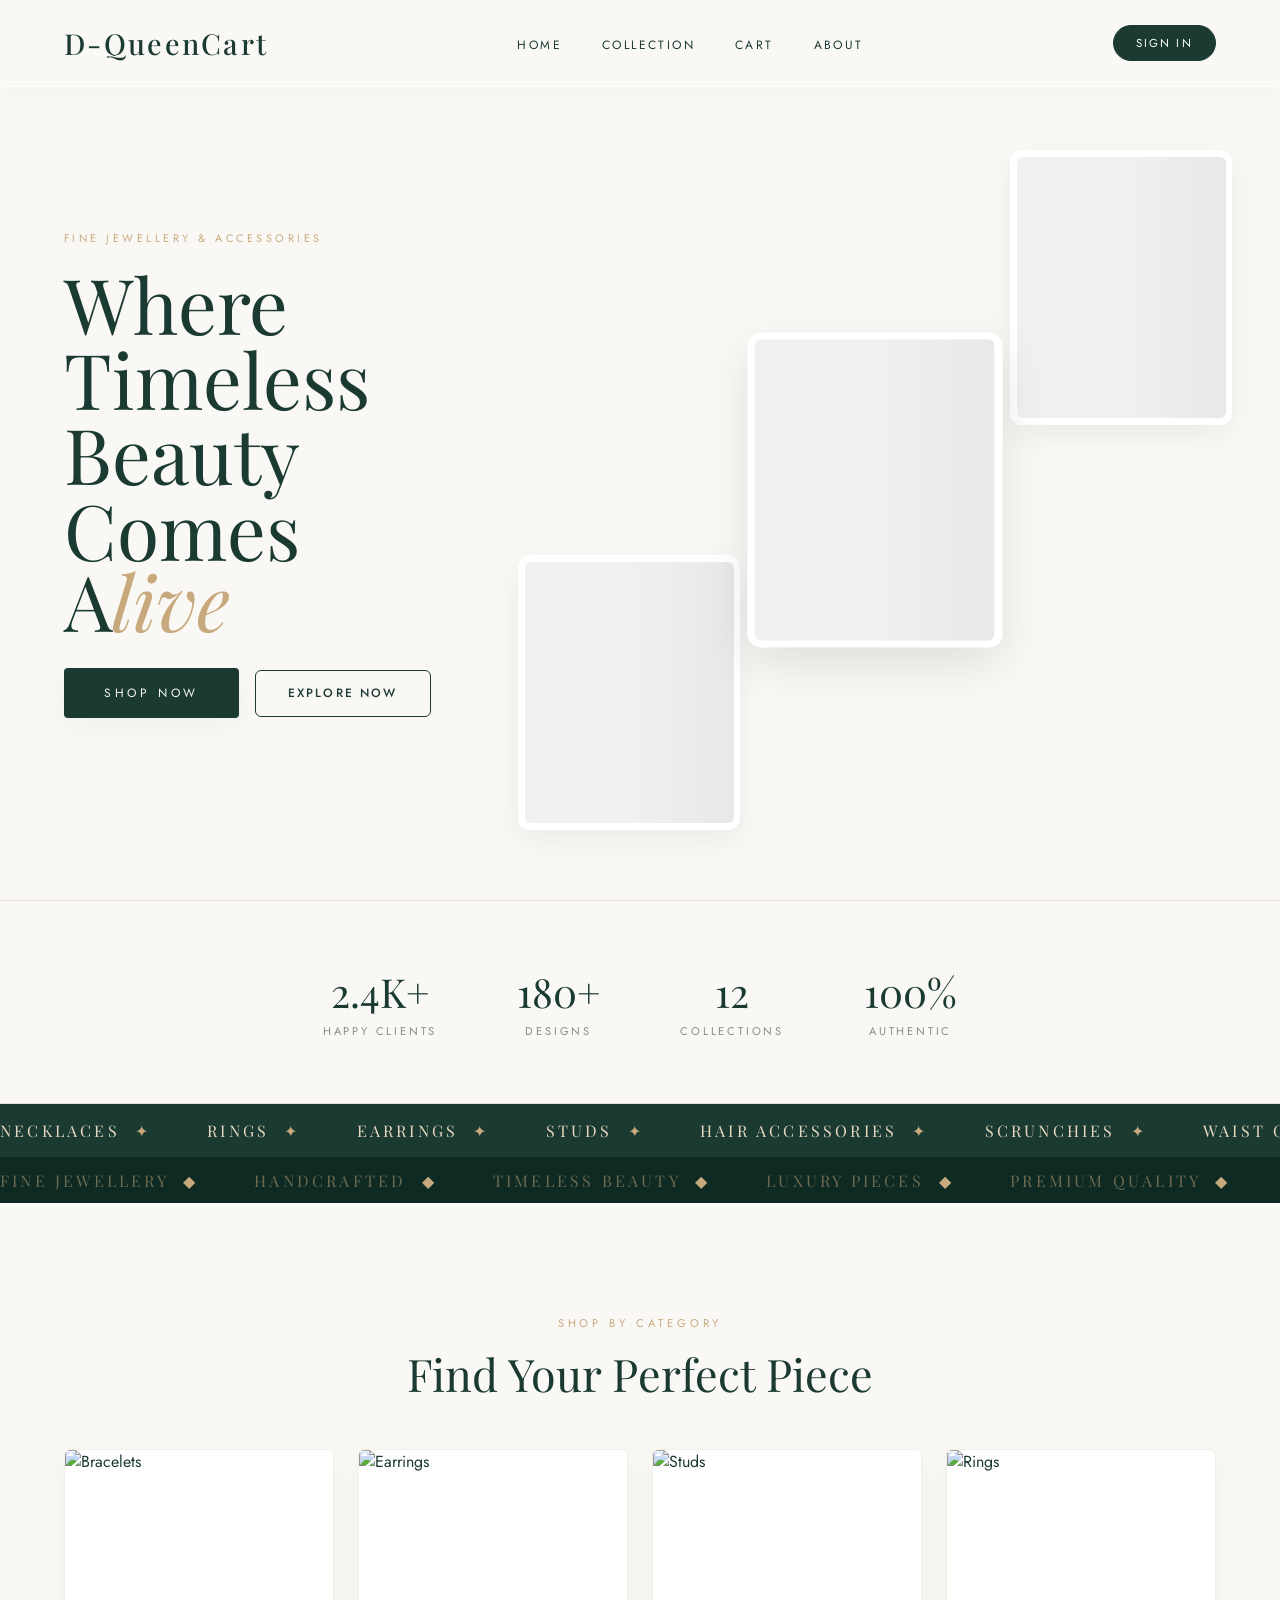
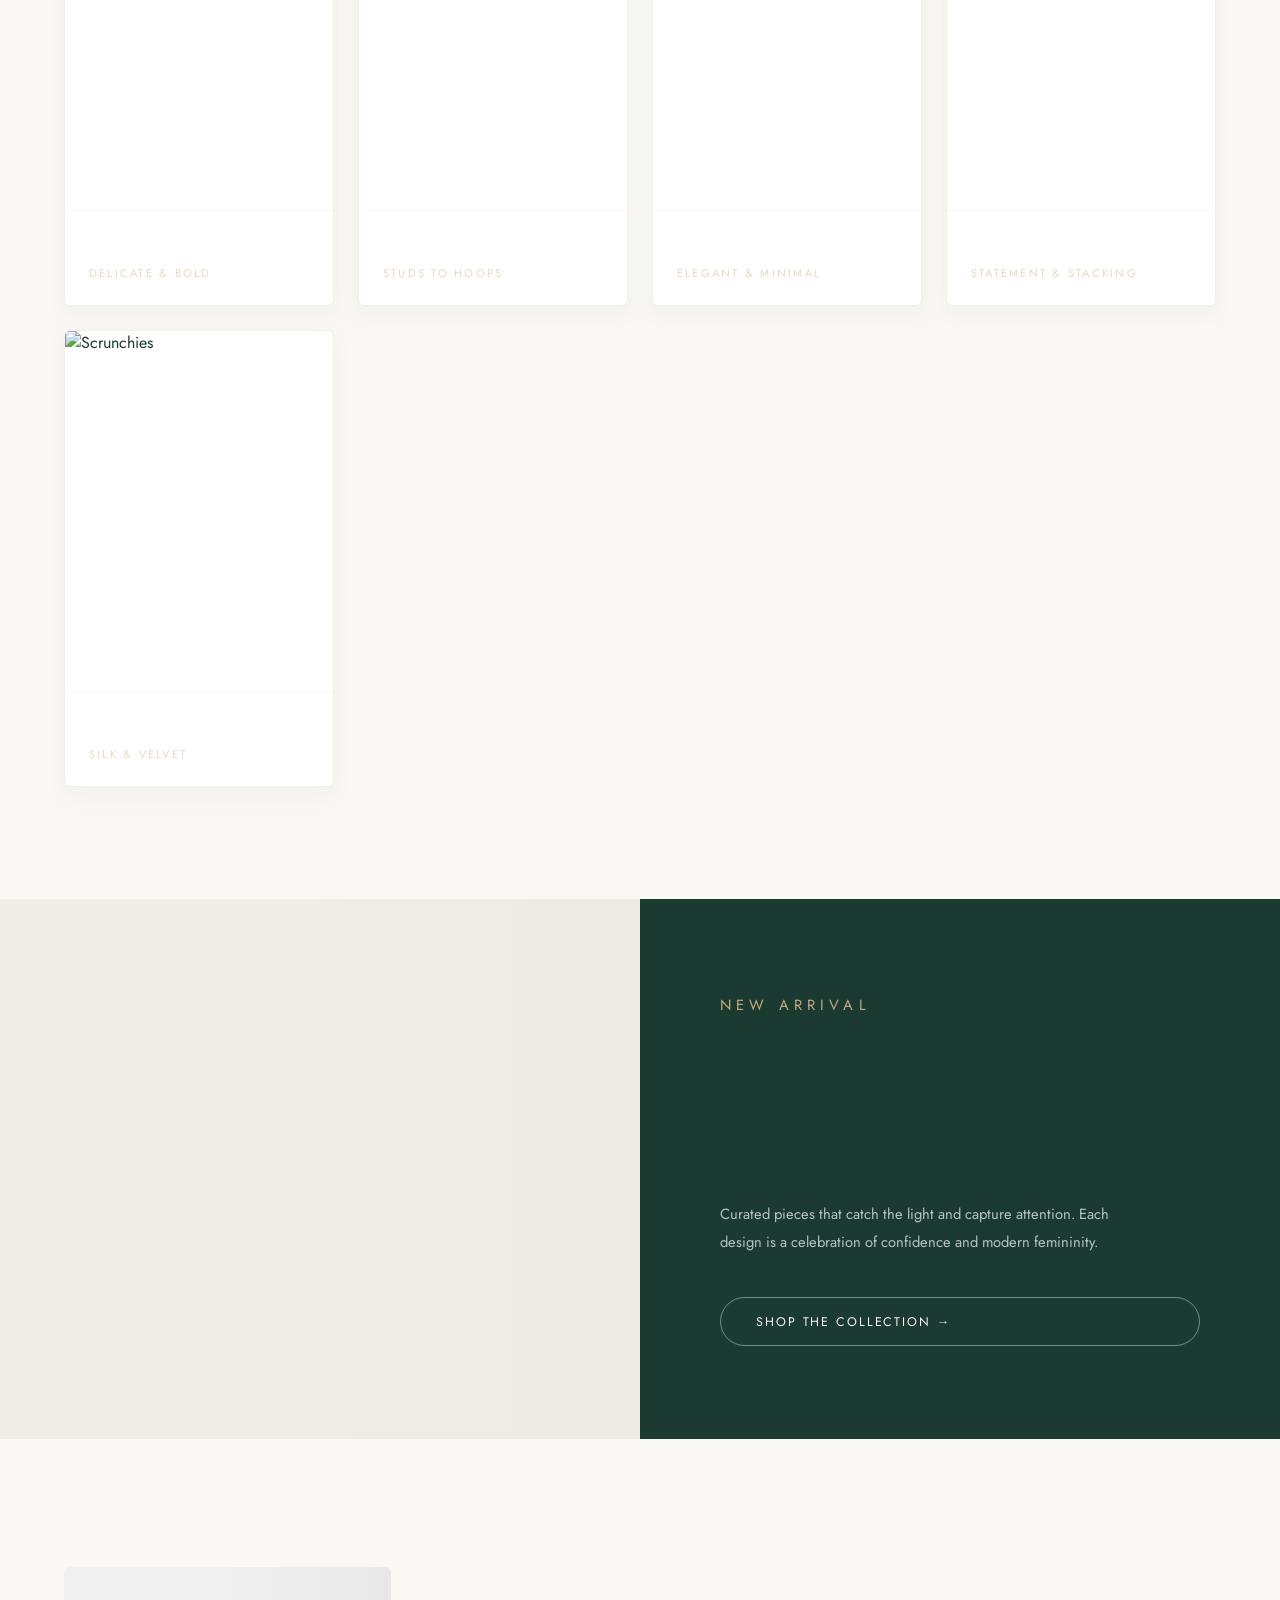
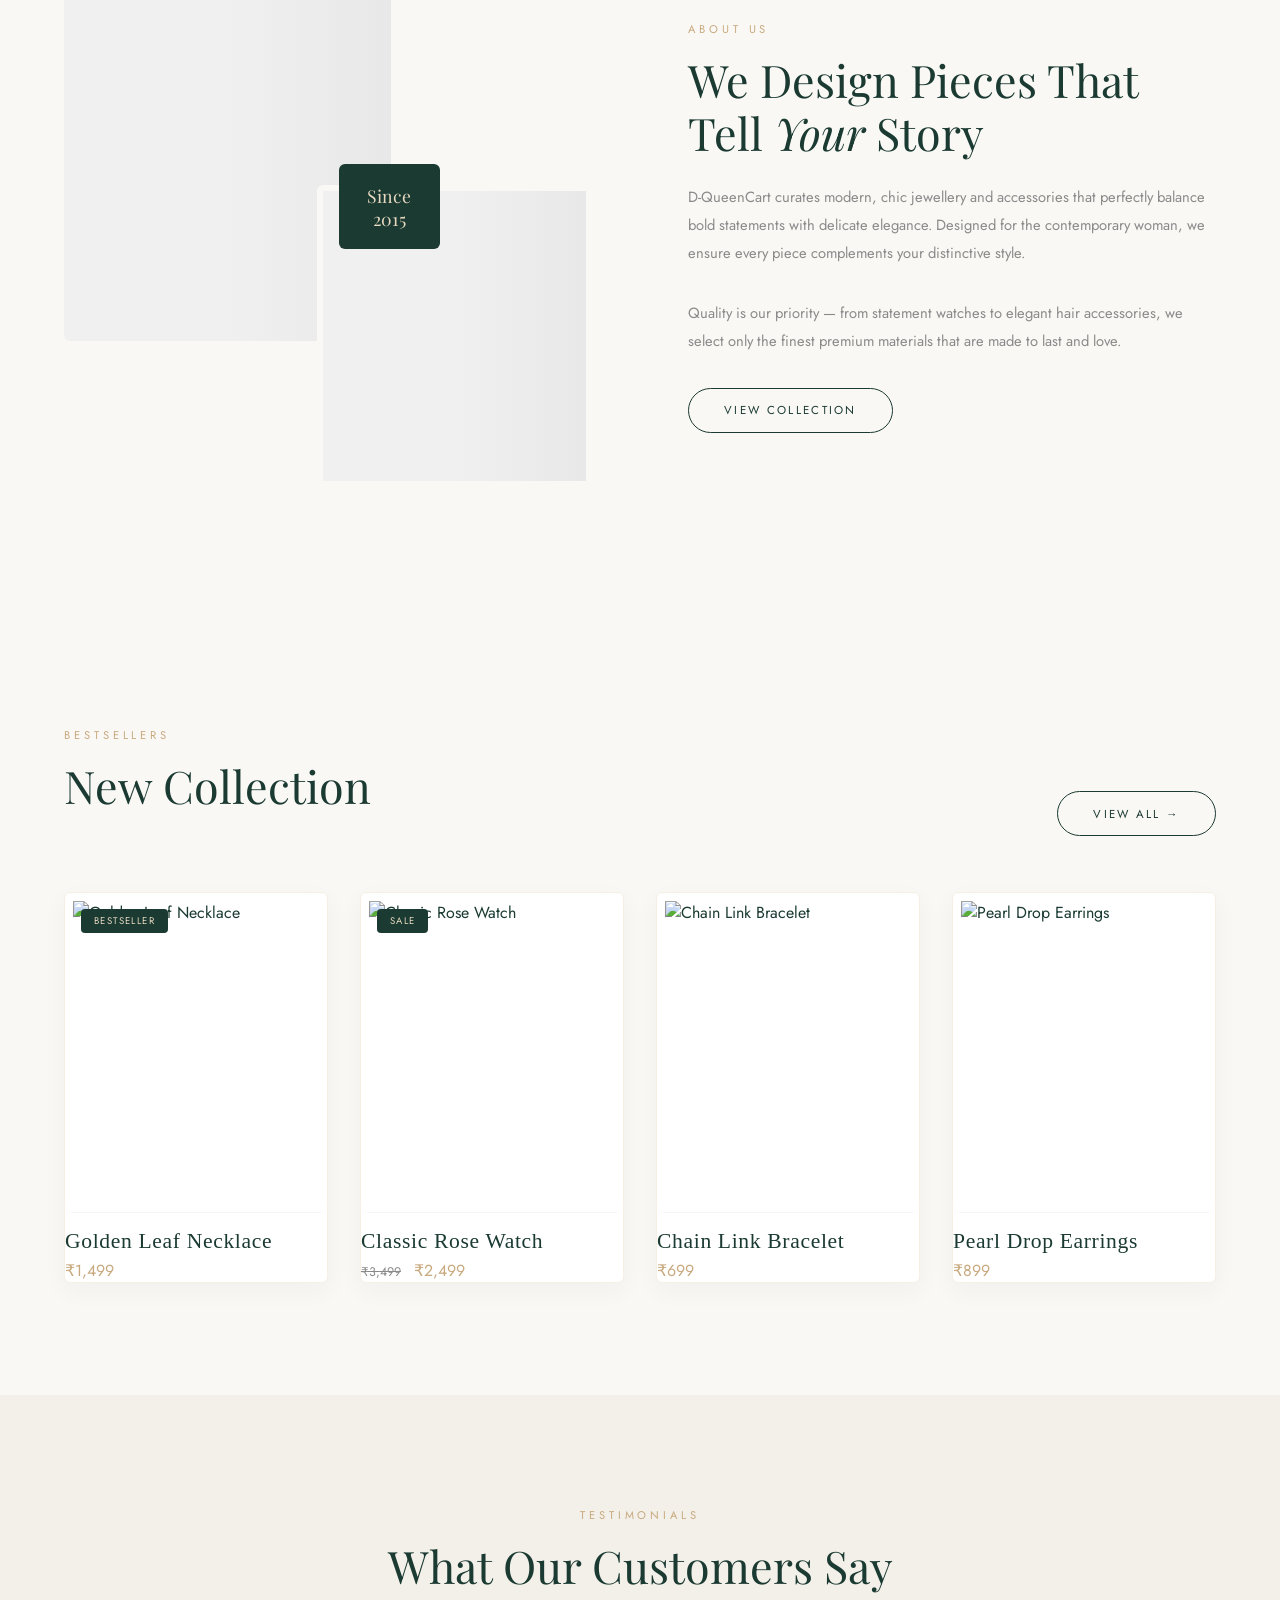
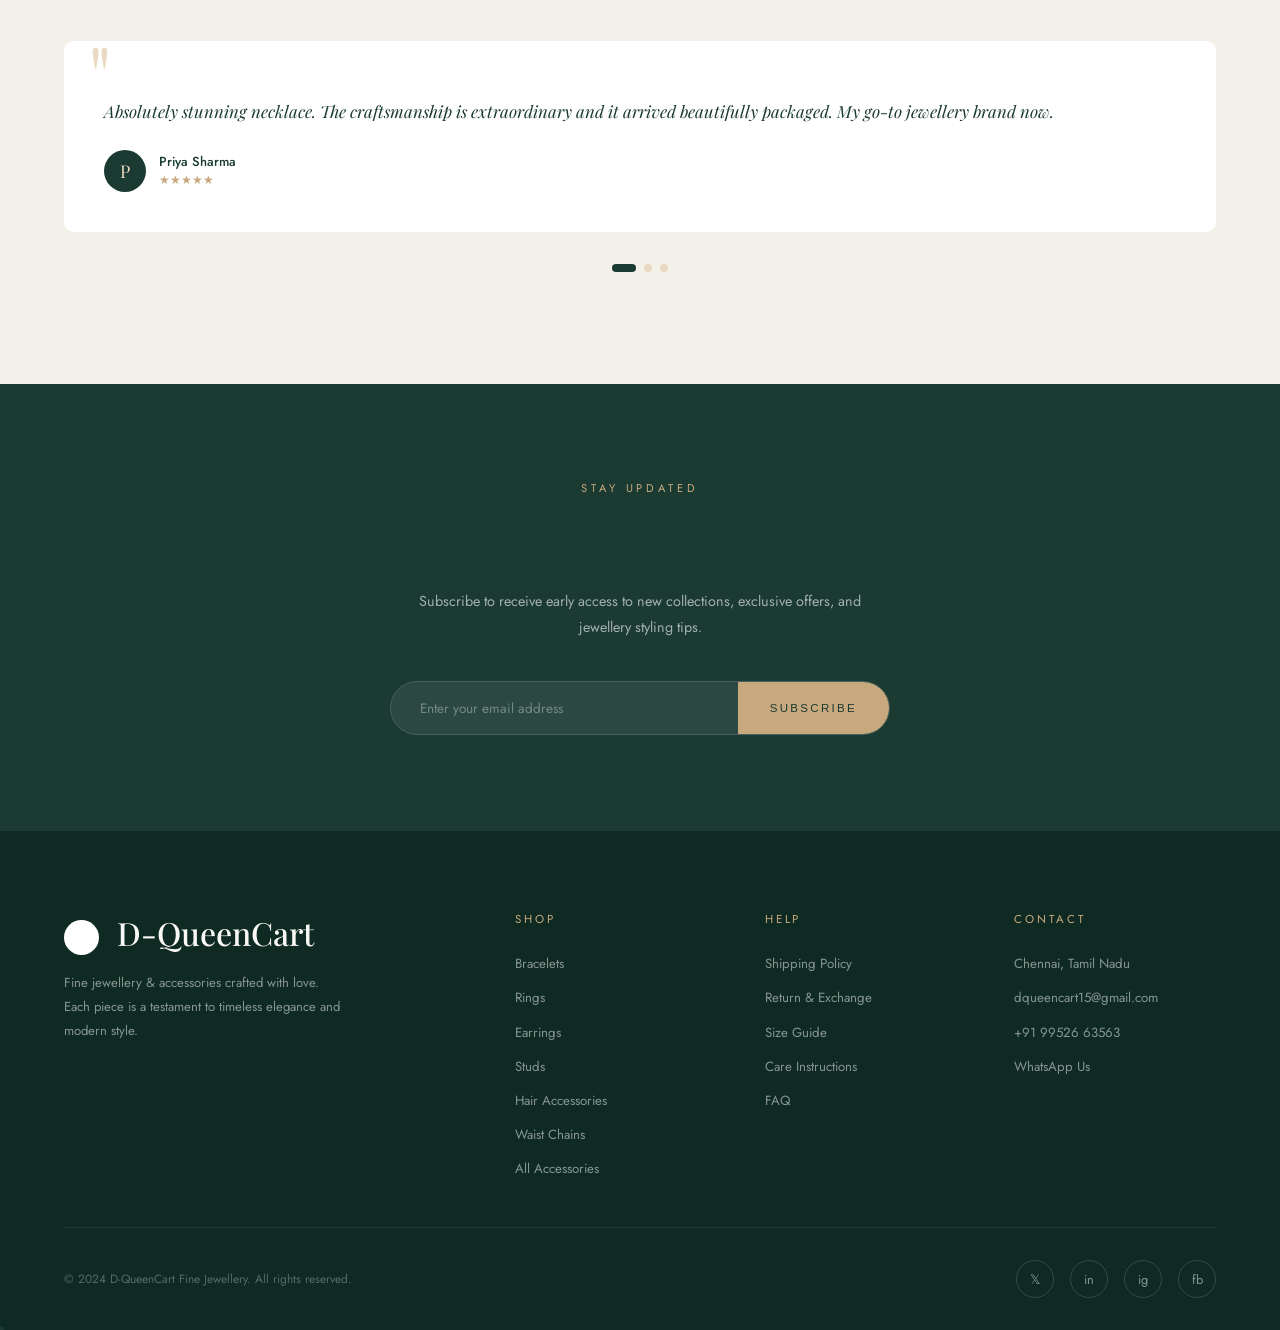
==== commit 8e6873e2: "feat(home): dynamic images for About Us section" ====
--- a/index.html
+++ b/index.html
@@ -1713,11 +1713,11 @@
   <!-- About Section -->
   <section class="about-section" id="about">
     <div class="about-imgs" data-aos="fade-right" data-aos-duration="1000">
-      <img class="about-img-1"
-        src="https://images.unsplash.com/photo-1584302179602-e4c3d3fd629d?auto=format&fit=crop&w=600&q=80"
+      <img class="about-img-1 skeleton" id="aboutImg1"
+        src="[data-uri]"
         alt="Jewellery craft" />
-      <img class="about-img-2"
-        src="https://images.unsplash.com/photo-1605100804763-247f67b3557e?auto=format&fit=crop&w=400&q=80"
+      <img class="about-img-2 skeleton" id="aboutImg2"
+        src="[data-uri]"
         alt="Necklace" />
       <div class="about-badge">Since<br>2015</div>
     </div>
@@ -1993,23 +1993,27 @@
             updateHeroImages(prods);
             updateCategories(prods);
             updateNewArrivals(prods);
+            updateAboutImages(prods);
             renderProducts(shuffleArray(prods).slice(0, 4));
           }).catch(() => {
             updateHeroImages(localProds);
             updateCategories(localProds);
             updateNewArrivals(localProds);
+            updateAboutImages(localProds);
             renderProducts(shuffleArray(localProds).slice(0, 4));
           });
         } else {
           updateHeroImages(localProds);
           updateCategories(localProds);
           updateNewArrivals(localProds);
+          updateAboutImages(localProds);
           renderProducts(shuffleArray(localProds).slice(0, 4));
         }
       } catch {
         updateHeroImages(localProds);
         updateCategories(localProds);
         updateNewArrivals(localProds);
+        updateAboutImages(localProds);
         renderProducts(shuffleArray(localProds).slice(0, 4));
       }
     }
@@ -2039,6 +2043,25 @@
       });
     }
 
+    // Update About Us images
+    function updateAboutImages(products) {
+      if (!products || products.length < 2) return;
+      const shuffled = shuffleArray(products);
+      const img1 = document.getElementById('aboutImg1');
+      const img2 = document.getElementById('aboutImg2');
+      
+      if (img1 && shuffled[0]) {
+        const newImg1 = new Image();
+        newImg1.onload = () => { img1.src = newImg1.src; img1.classList.remove('skeleton'); };
+        newImg1.src = shuffled[0].image;
+      }
+      if (img2 && shuffled[1]) {
+        const newImg2 = new Image();
+        newImg2.onload = () => { img2.src = newImg2.src; img2.classList.remove('skeleton'); };
+        newImg2.src = shuffled[1].image;
+      }
+    }
+
     // Update categories grid with random products from each category
     function updateCategories(products) {
       if (!products || products.length === 0) return;
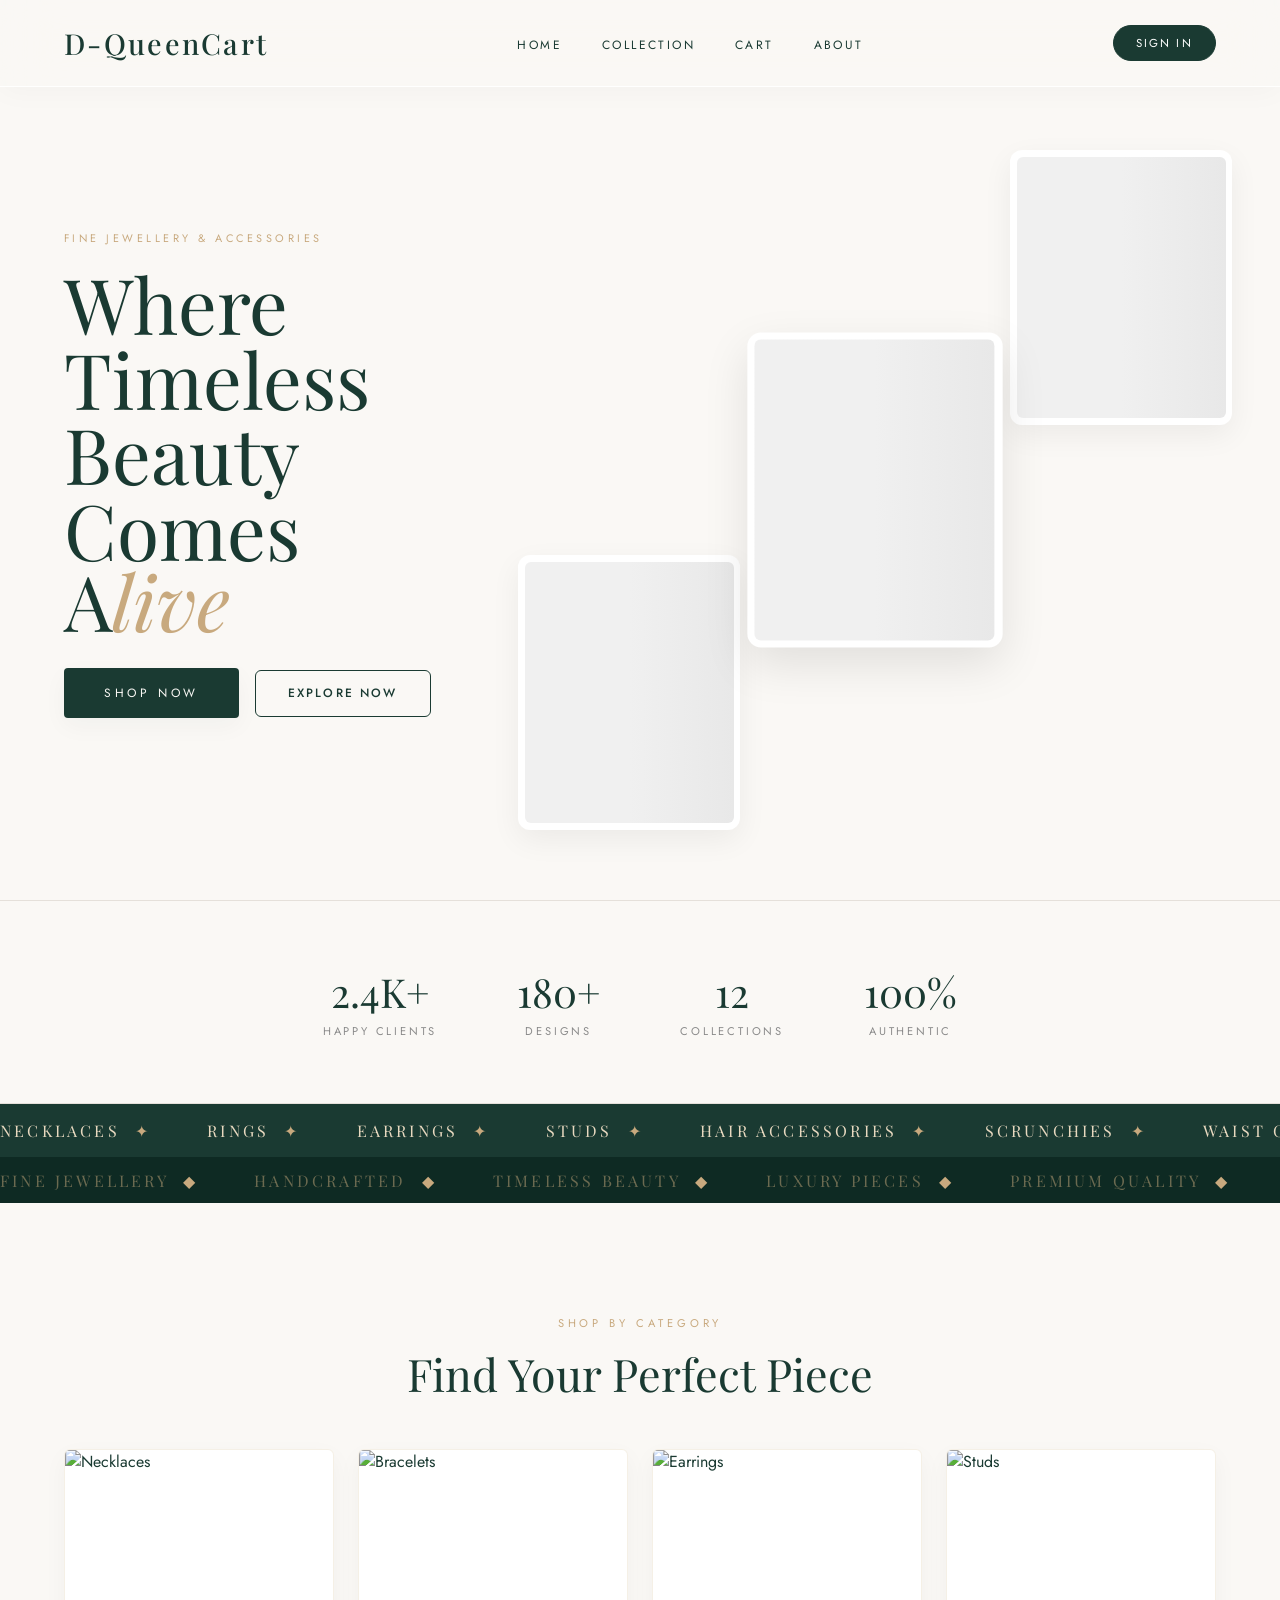
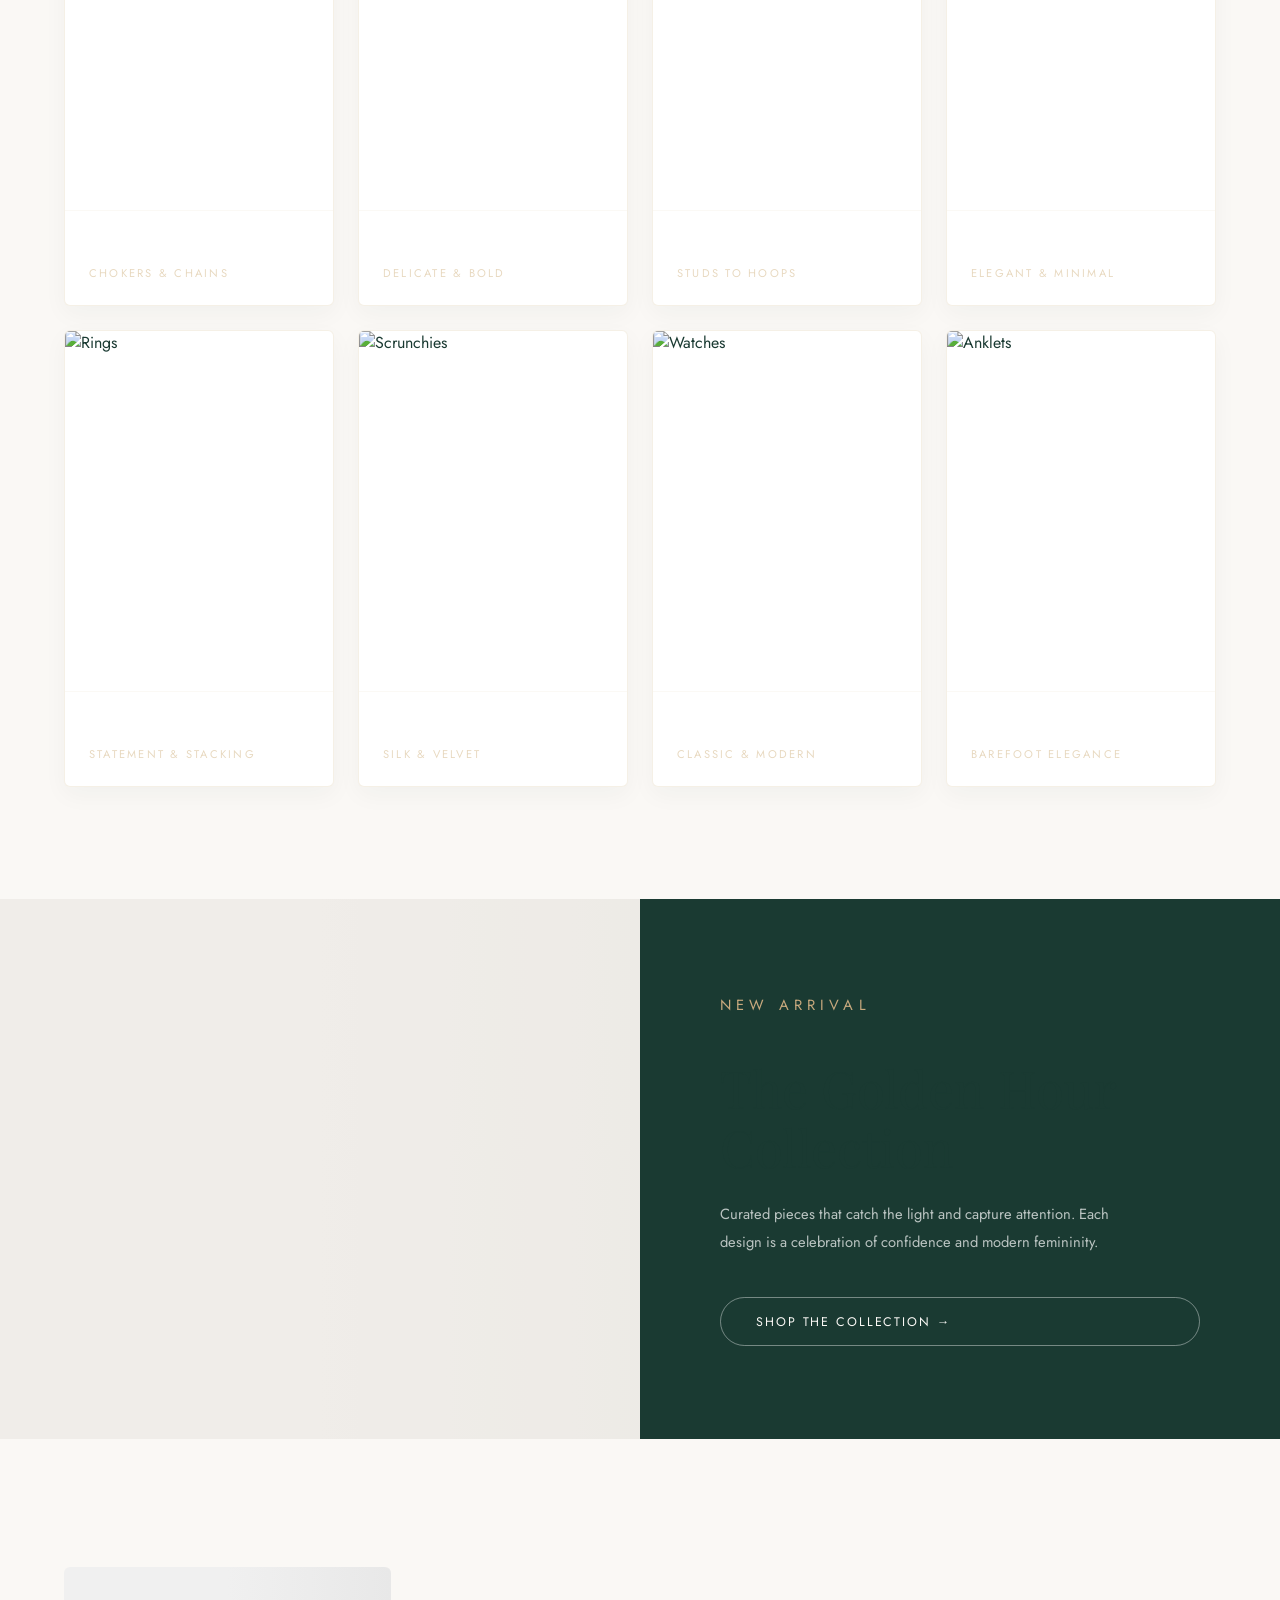
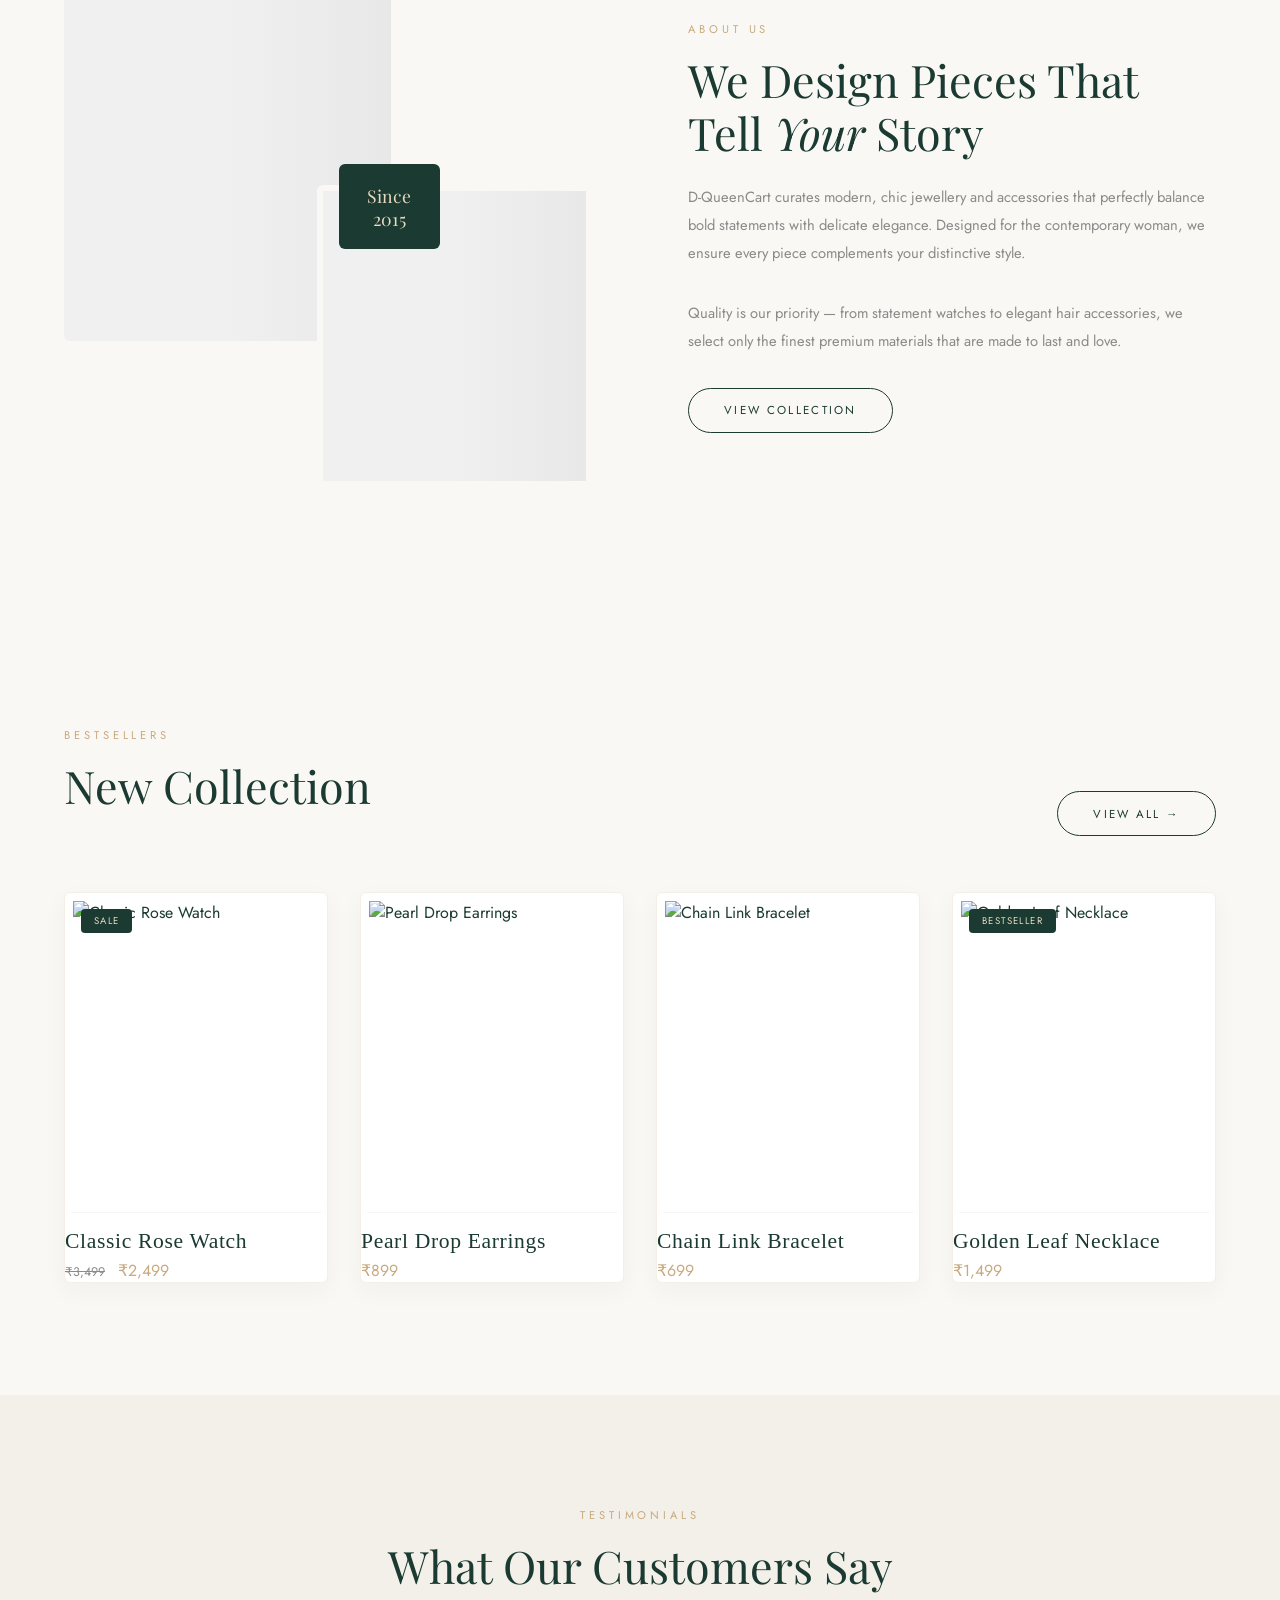
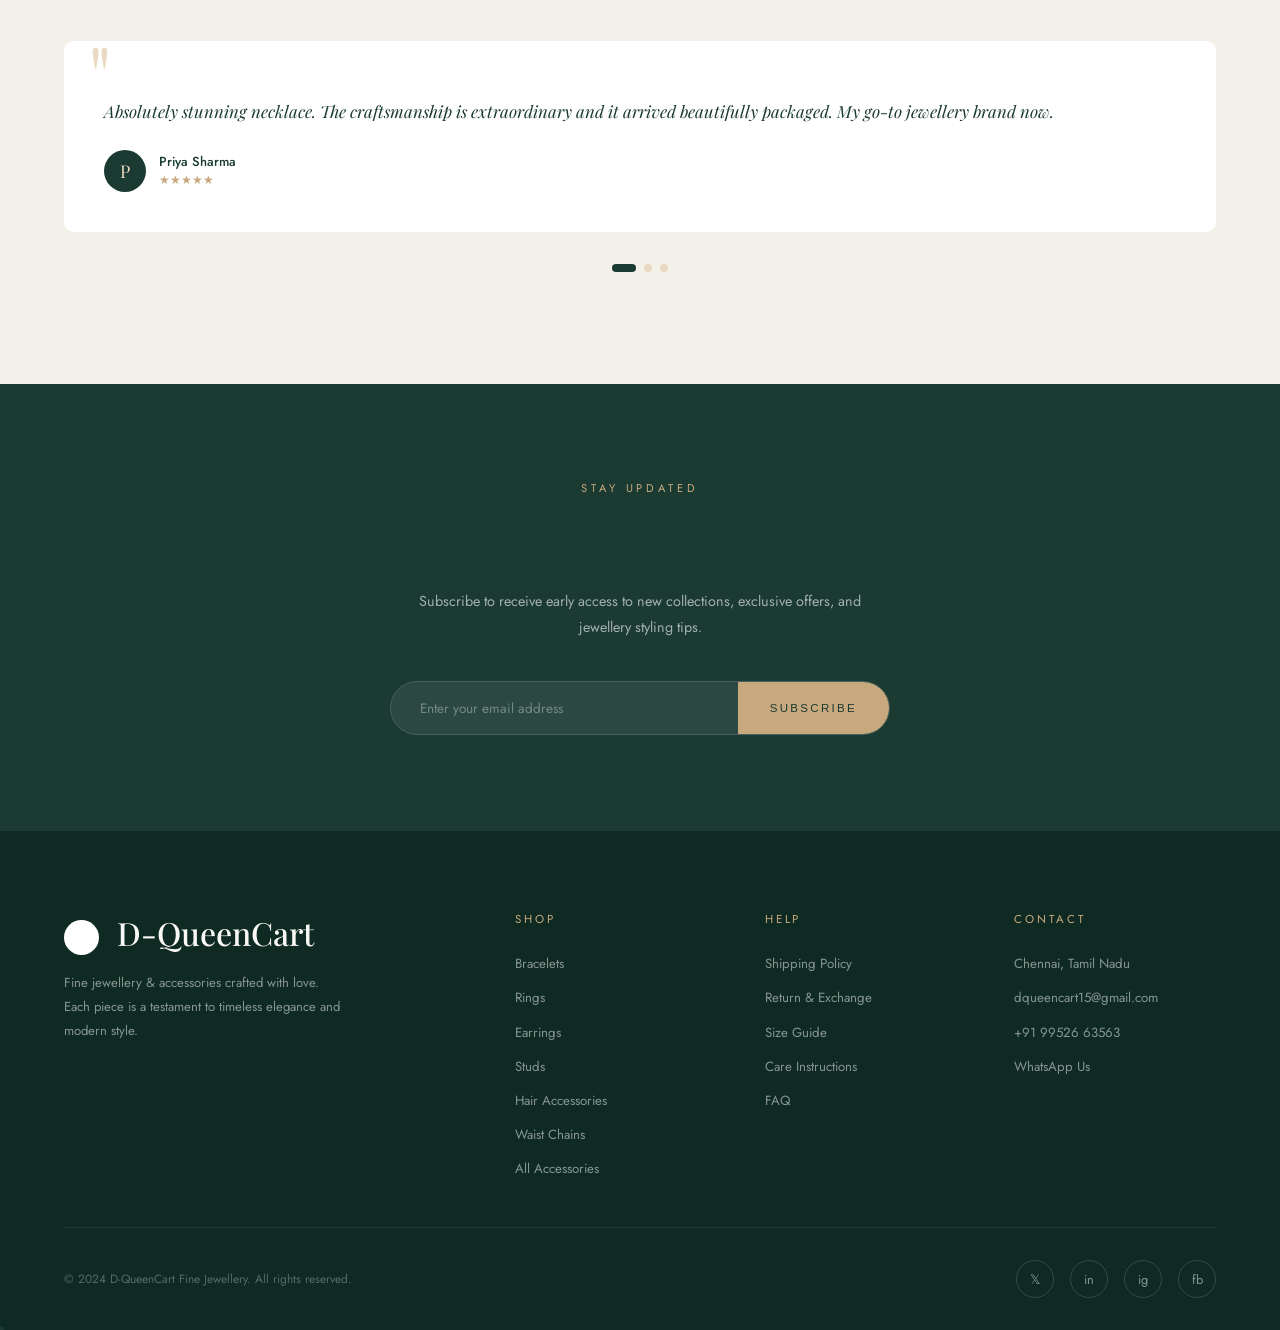
==== commit 1e86c626: "feat(home): add 3 more categories to perfectly fill the category grid" ====
--- a/index.html
+++ b/index.html
@@ -2074,11 +2074,14 @@
       });
 
       const categoryEls = {
+        necklaces: { name: 'Necklaces', count: 'Chokers & Chains', icon: 'https://images.unsplash.com/photo-1599643478524-fb66f70a00eb?auto=format&fit=crop&w=500' },
         bracelets: { name: 'Bracelets', count: 'Delicate & Bold', icon: 'https://images.unsplash.com/photo-1611591437281-460bfbe1220a?auto=format&fit=crop&w=500' },
         earrings: { name: 'Earrings', count: 'Studs to Hoops', icon: 'https://images.unsplash.com/photo-1535632066927-ab7c9ab60908?auto=format&fit=crop&w=500' },
         studs: { name: 'Studs', count: 'Elegant & Minimal', icon: 'https://images.unsplash.com/photo-1590548784585-643d2b9f2925?auto=format&fit=crop&w=500' },
         rings: { name: 'Rings', count: 'Statement & Stacking', icon: 'https://images.unsplash.com/photo-1605100804763-247f67b3557e?auto=format&fit=crop&w=500' },
-        scrunchies: { name: 'Scrunchies', count: 'Silk & Velvet', icon: 'https://images.unsplash.com/photo-1586495777744-4e6232bf2eba?auto=format&fit=crop&w=500' }
+        scrunchies: { name: 'Scrunchies', count: 'Silk & Velvet', icon: 'https://images.unsplash.com/photo-1586495777744-4e6232bf2eba?auto=format&fit=crop&w=500' },
+        watches: { name: 'Watches', count: 'Classic & Modern', icon: 'https://images.unsplash.com/photo-1524592094714-0f0654e20314?auto=format&fit=crop&w=500' },
+        anklets: { name: 'Anklets', count: 'Barefoot Elegance', icon: 'https://images.unsplash.com/photo-1515562141207-7a88fb7ce338?auto=format&fit=crop&w=500' }
       };
 
       const catGrid = document.getElementById('categoriesGrid');
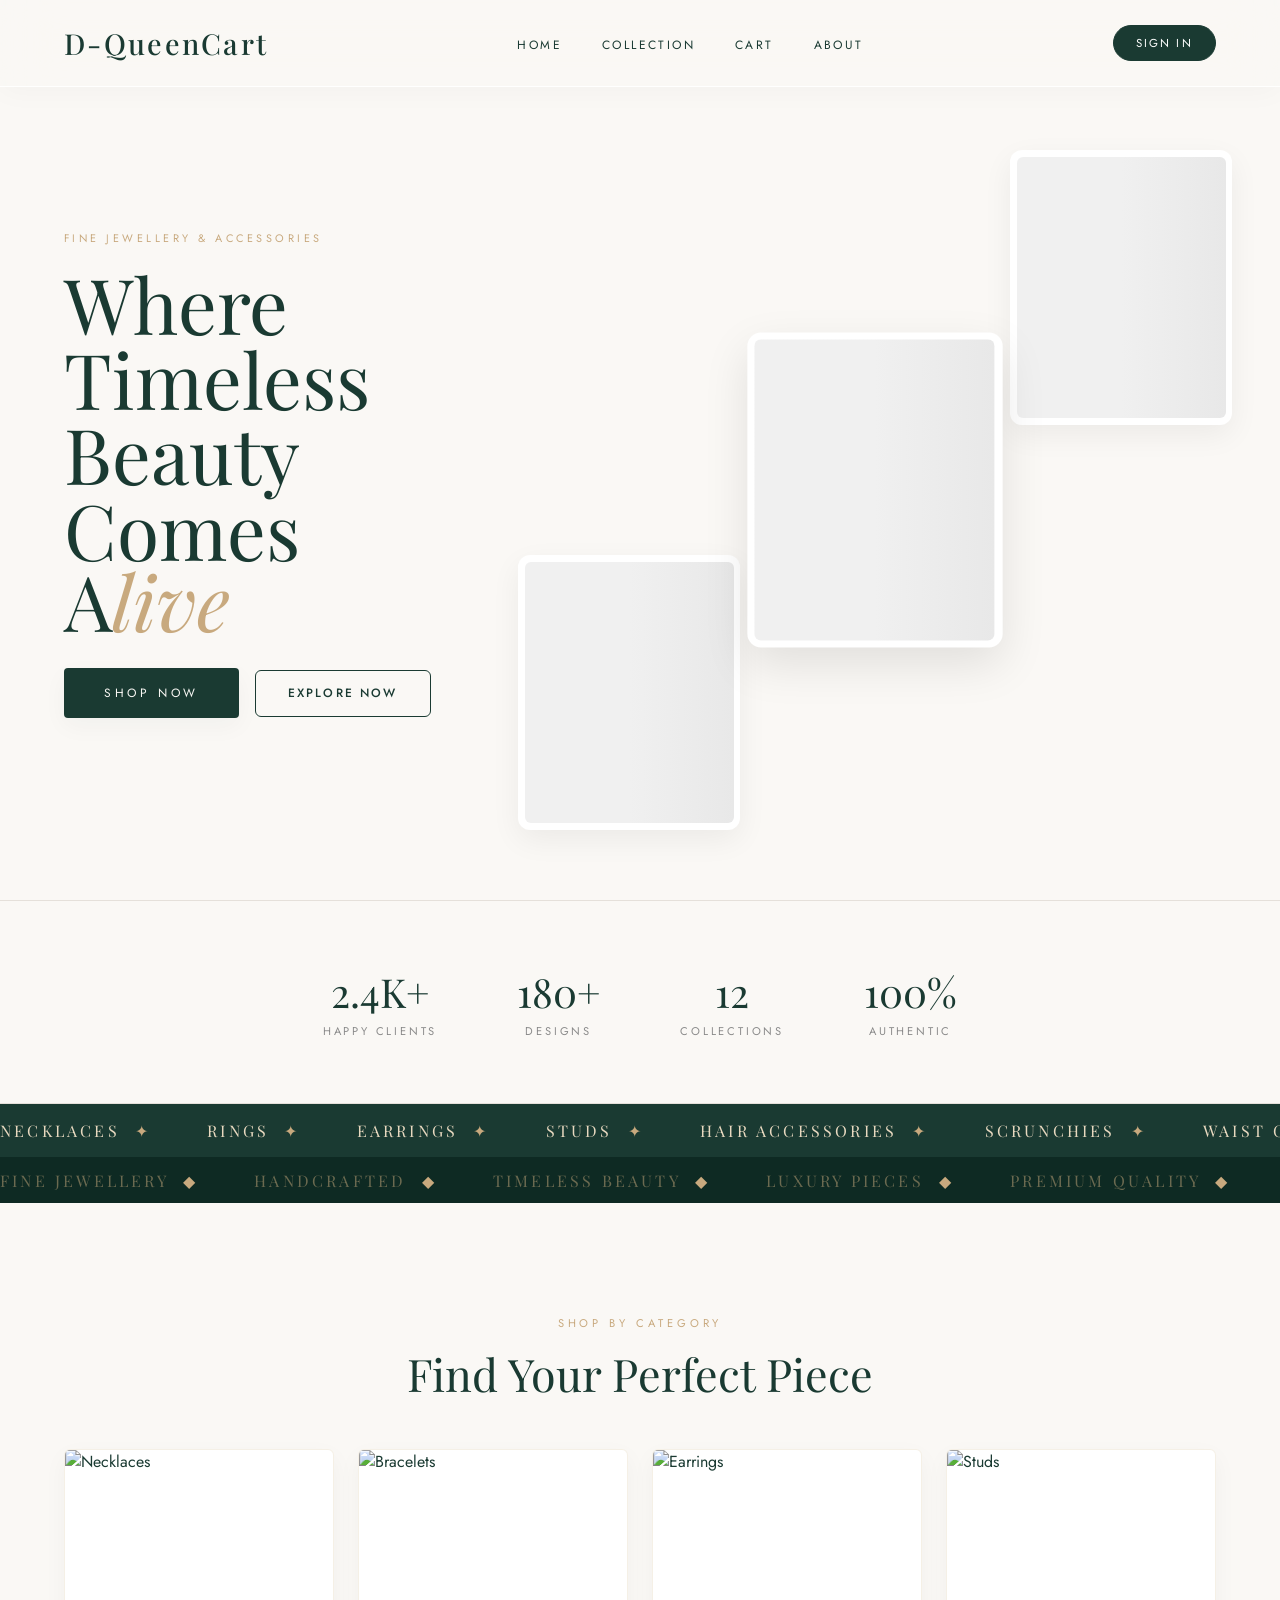
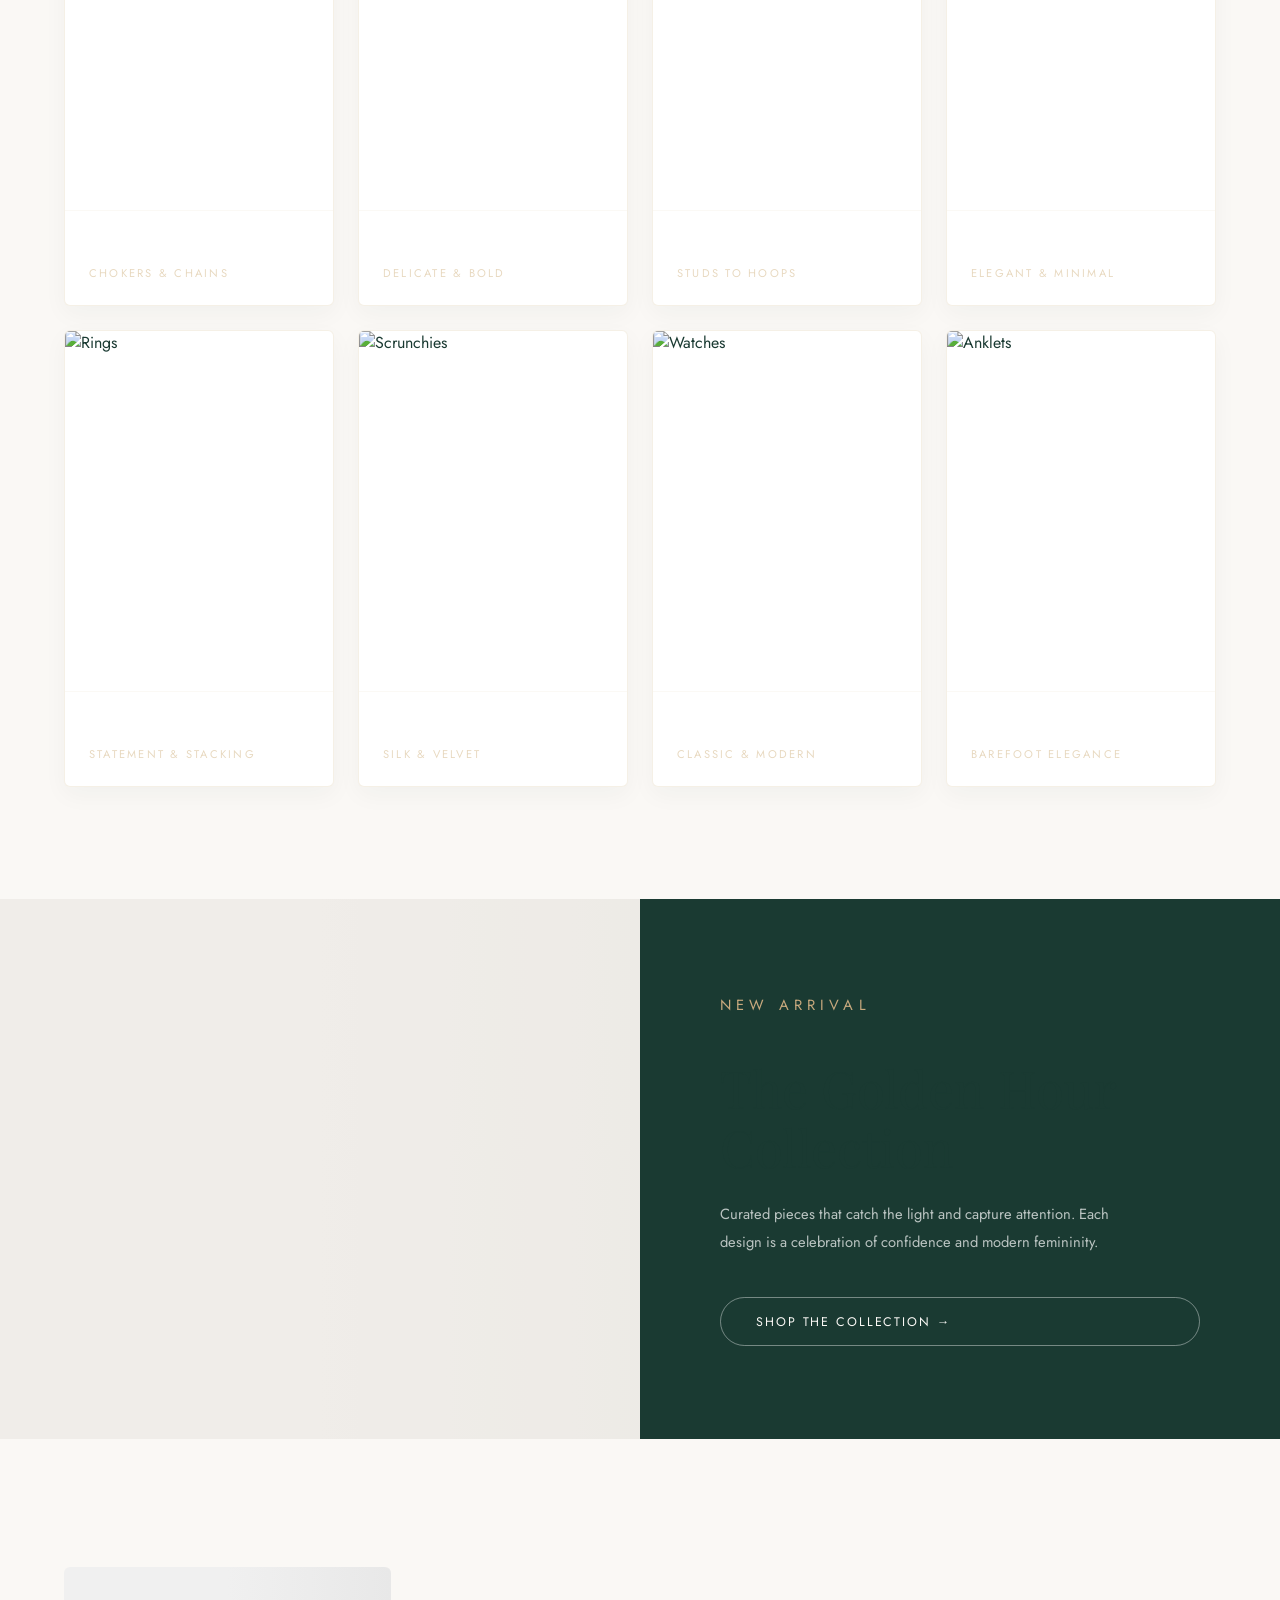
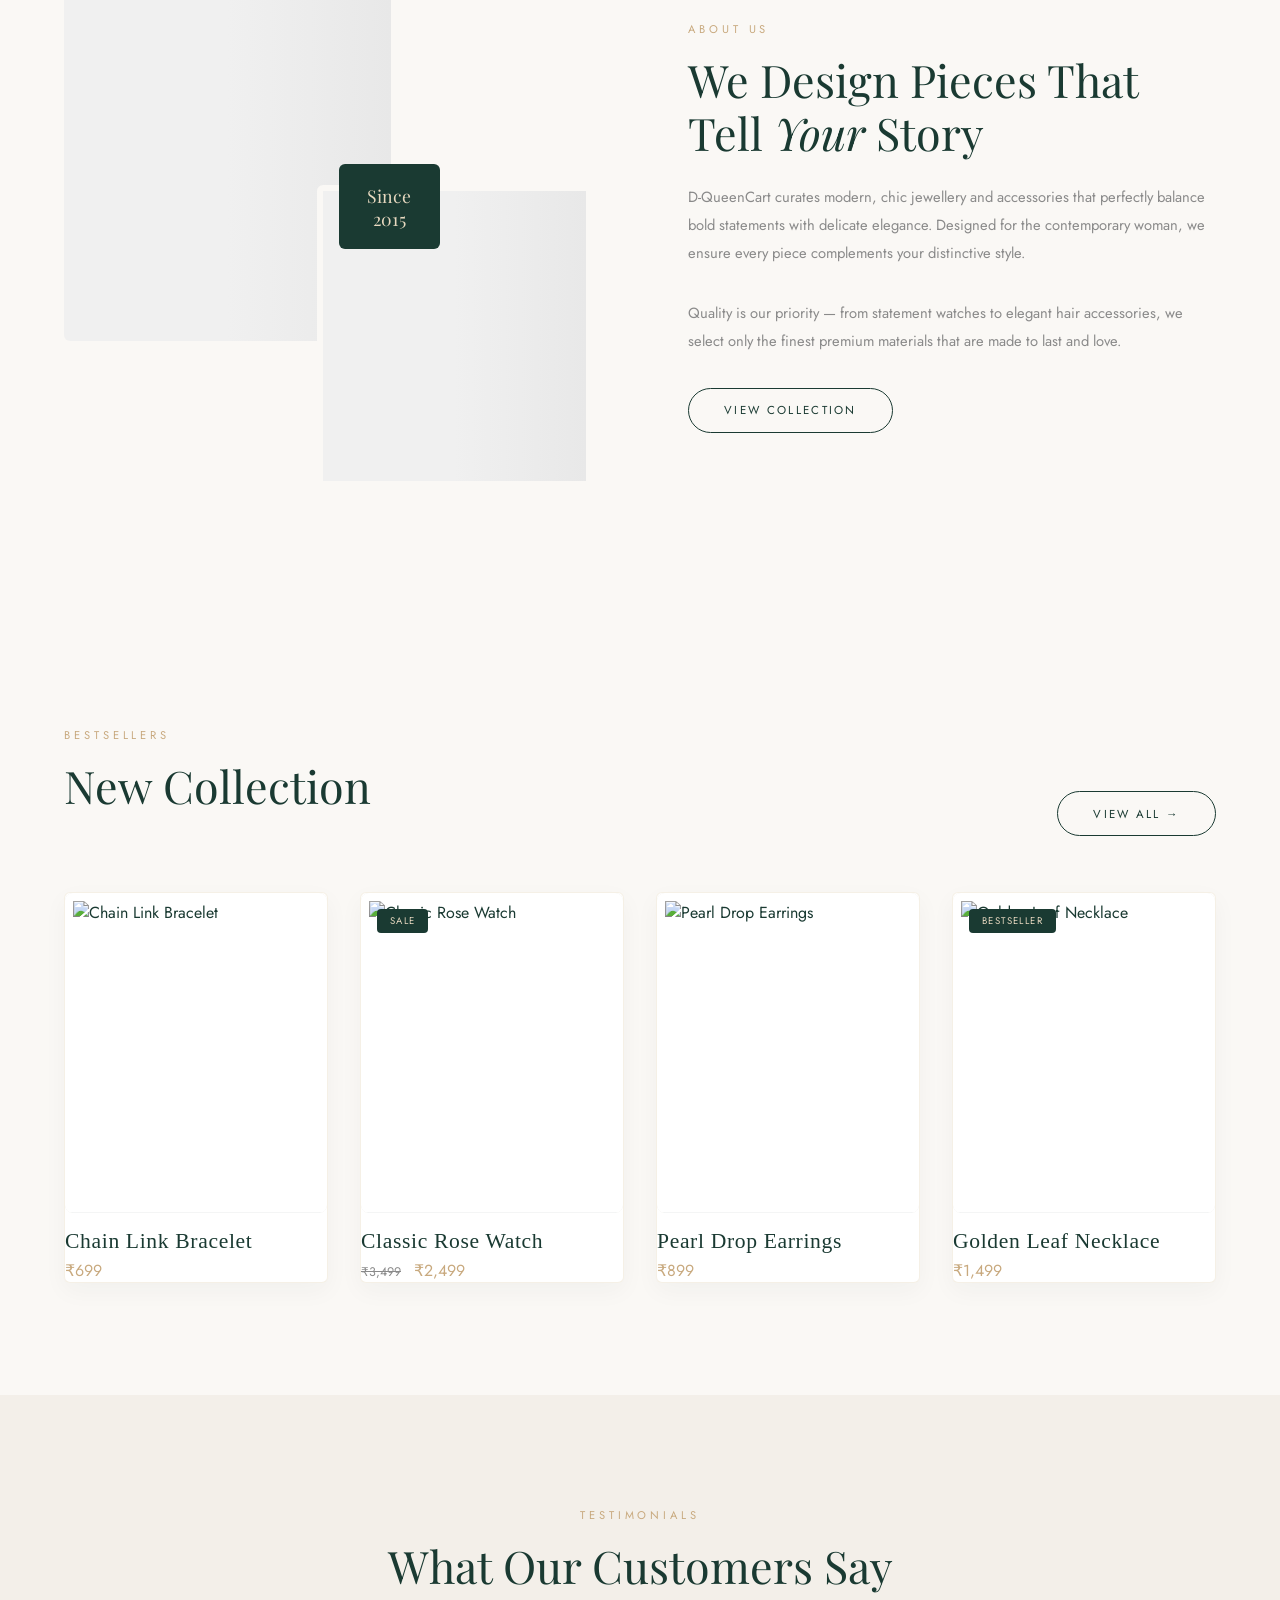
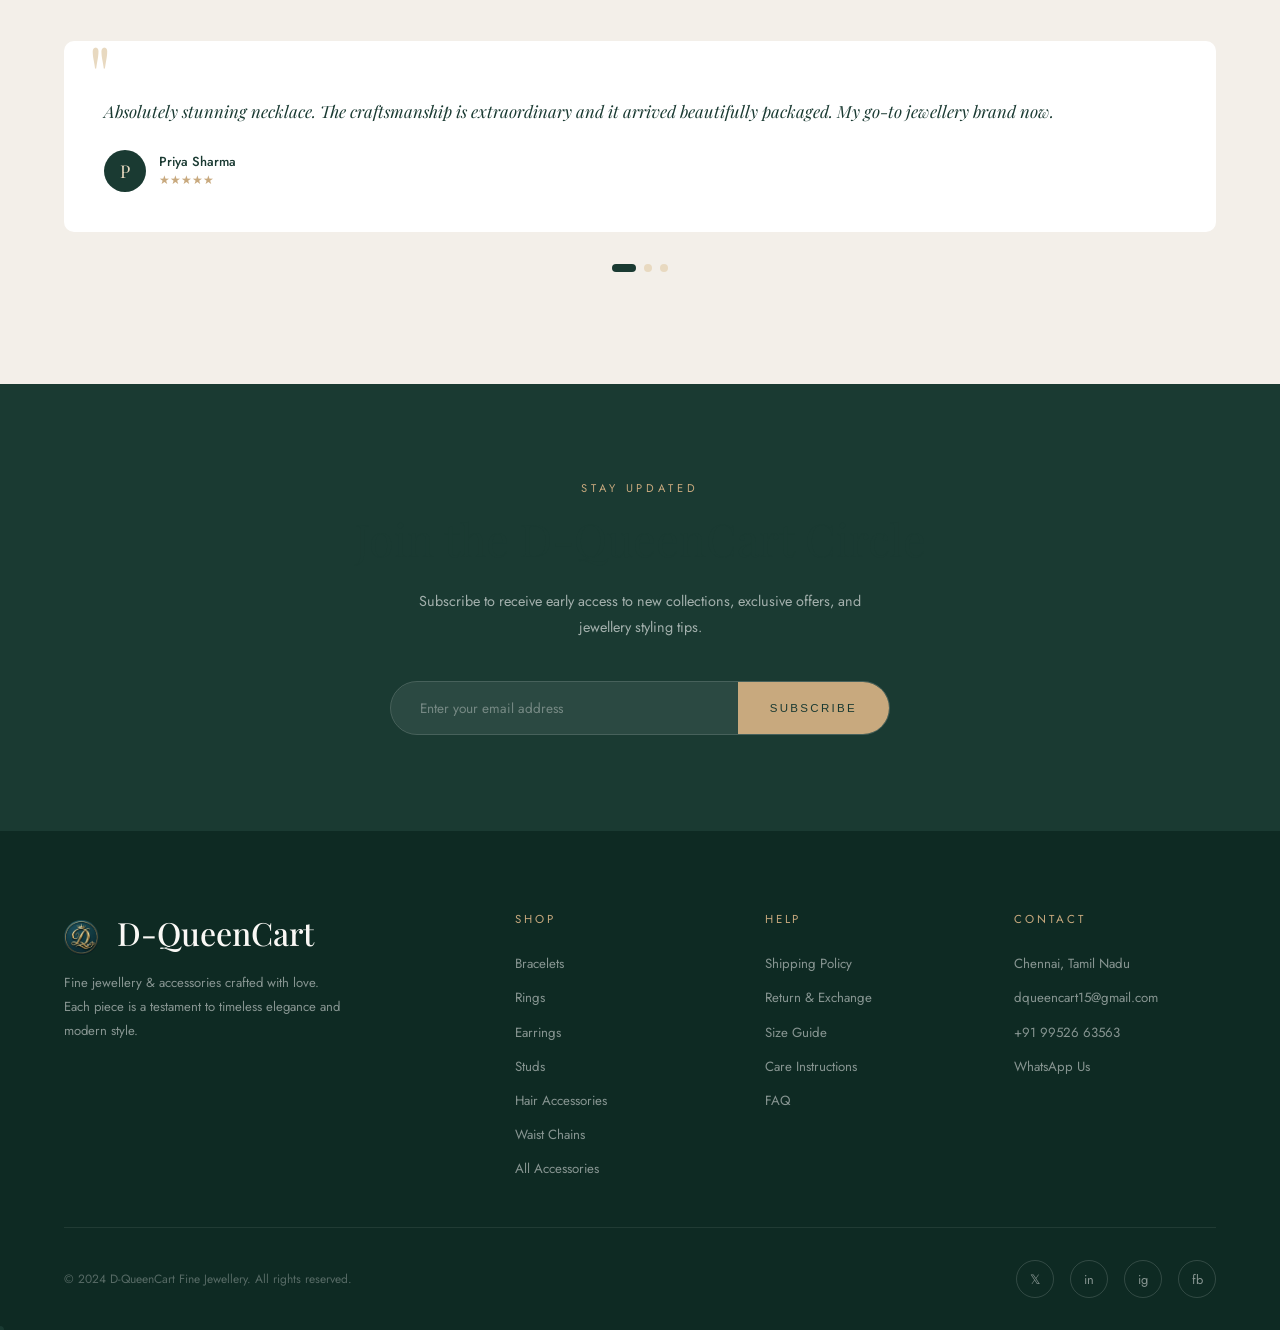
==== commit 04c612ef: "fix(home): remove brightness filter on footer logo to display original favicon" ====
--- a/index.html
+++ b/index.html
@@ -1807,7 +1807,7 @@
       <div>
         <div class="footer-logo">
           <img src="favicon.png" alt="Logo"
-            style="height:35px; width:35px; vertical-align:middle; margin-right:10px; border-radius:50%; filter: brightness(0) invert(1);">
+            style="height:35px; width:35px; vertical-align:middle; margin-right:10px; border-radius:50%;">
           D-QueenCart
         </div>
         <p class="footer-desc">Fine jewellery & accessories crafted with love. Each piece is a testament to timeless
@@ -2066,11 +2066,22 @@
     function updateCategories(products) {
       if (!products || products.length === 0) return;
 
-      // Group by category
+      // Group by category, normalizing singular/plural and lowercase
       const cats = {};
       products.forEach(p => {
-        if (!cats[p.category]) cats[p.category] = [];
-        cats[p.category].push(p);
+        let c = (p.category || '').toLowerCase().trim();
+        // Normalize singulars to plurals to match the slugs
+        if (c === 'watch') c = 'watches';
+        if (c === 'necklace') c = 'necklaces';
+        if (c === 'bracelet') c = 'bracelets';
+        if (c === 'earring') c = 'earrings';
+        if (c === 'ring') c = 'rings';
+        if (c === 'anklet') c = 'anklets';
+        if (c === 'stud') c = 'studs';
+        if (c === 'scrunchy' || c === 'scrunchie') c = 'scrunchies';
+
+        if (!cats[c]) cats[c] = [];
+        cats[c].push(p);
       });
 
       const categoryEls = {
@@ -2088,7 +2099,8 @@
       if (catGrid) {
         catGrid.innerHTML = Object.entries(categoryEls).map(([slug, meta], idx) => {
           const prod = cats[slug] ? shuffleArray(cats[slug])[0] : null;
-          const img = prod ? prod.image : meta.icon;
+          // If no product in this category, borrow a random uploaded product's image to ensure NO stock photos are shown
+          const img = prod ? prod.image : (products.length > 0 ? shuffleArray([...products])[0].image : meta.icon);
           return `
           <div class="cat-card" data-aos="fade-up" data-aos-delay="${idx * 100}" onclick="window.location='products.html?cat=${slug}'">
             <img src="${img}" alt="${meta.name}" style="${prod ? 'object-fit: cover;' : ''}" />
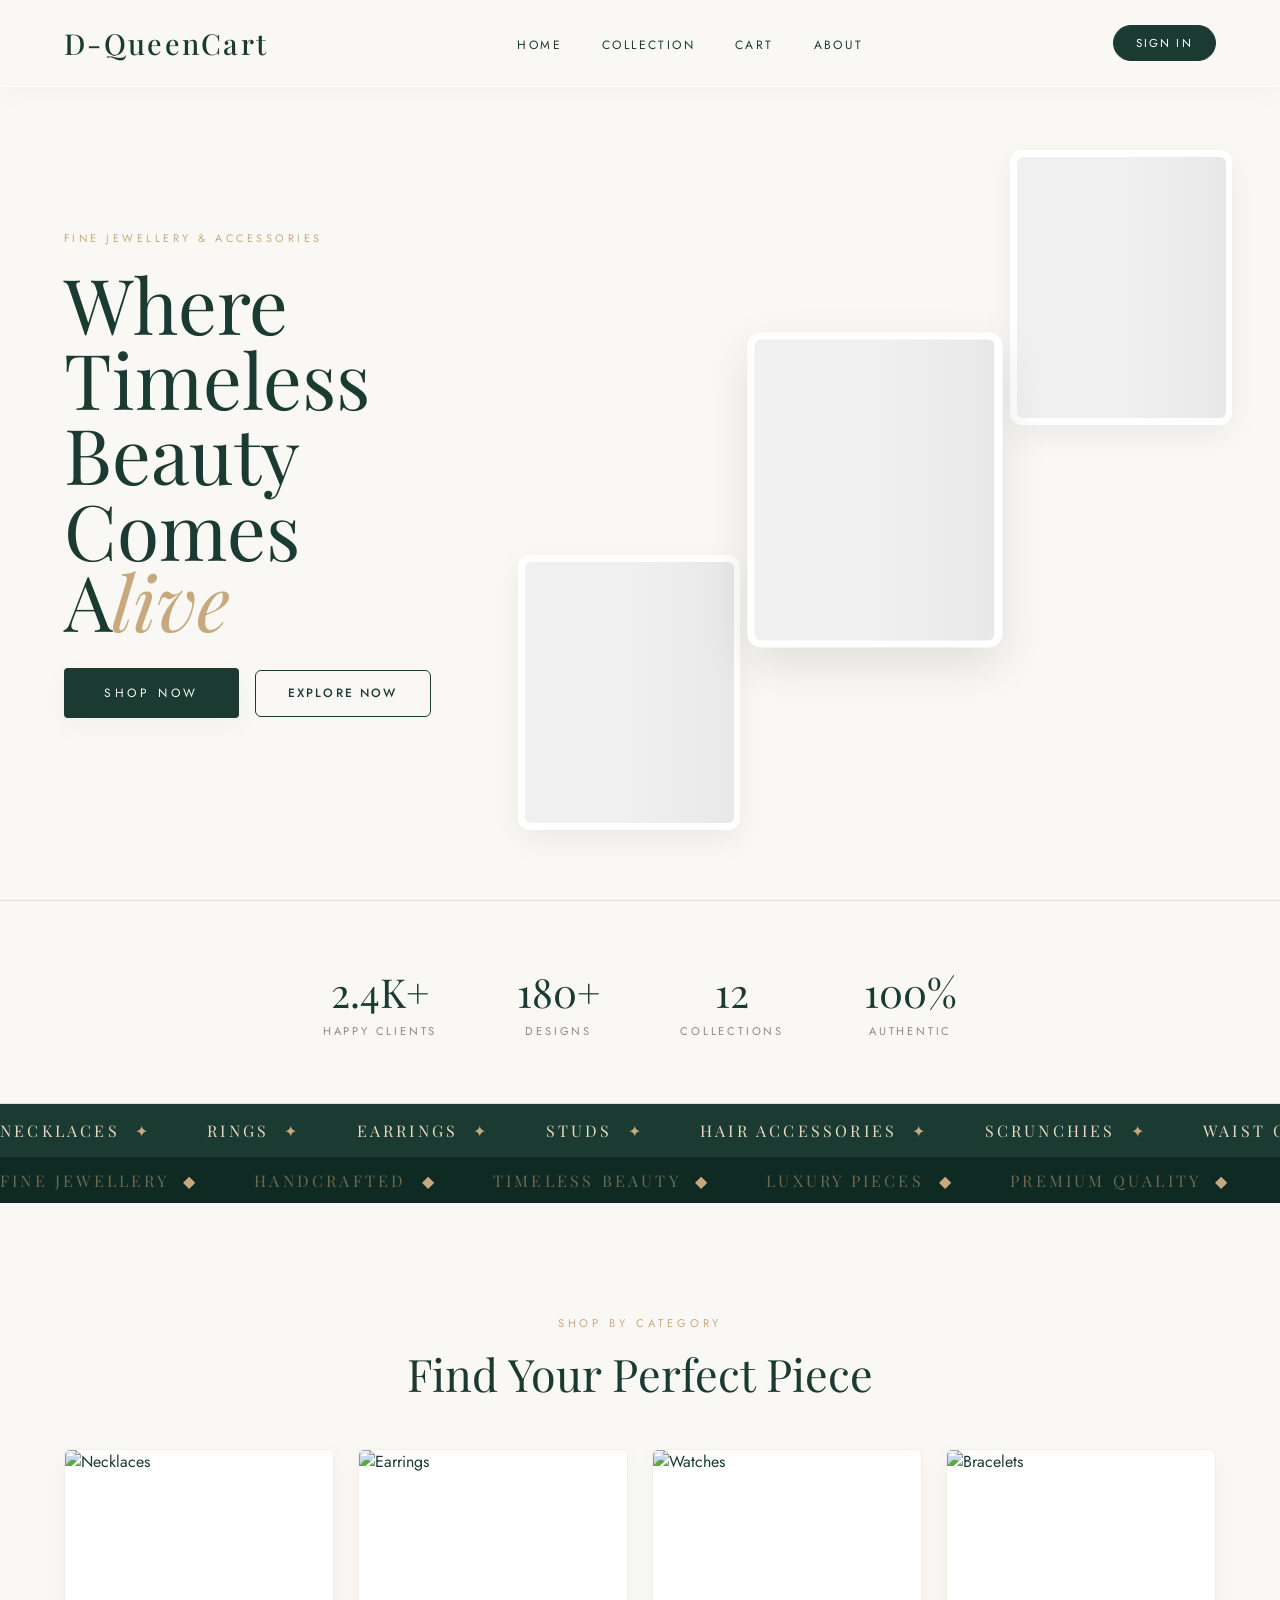
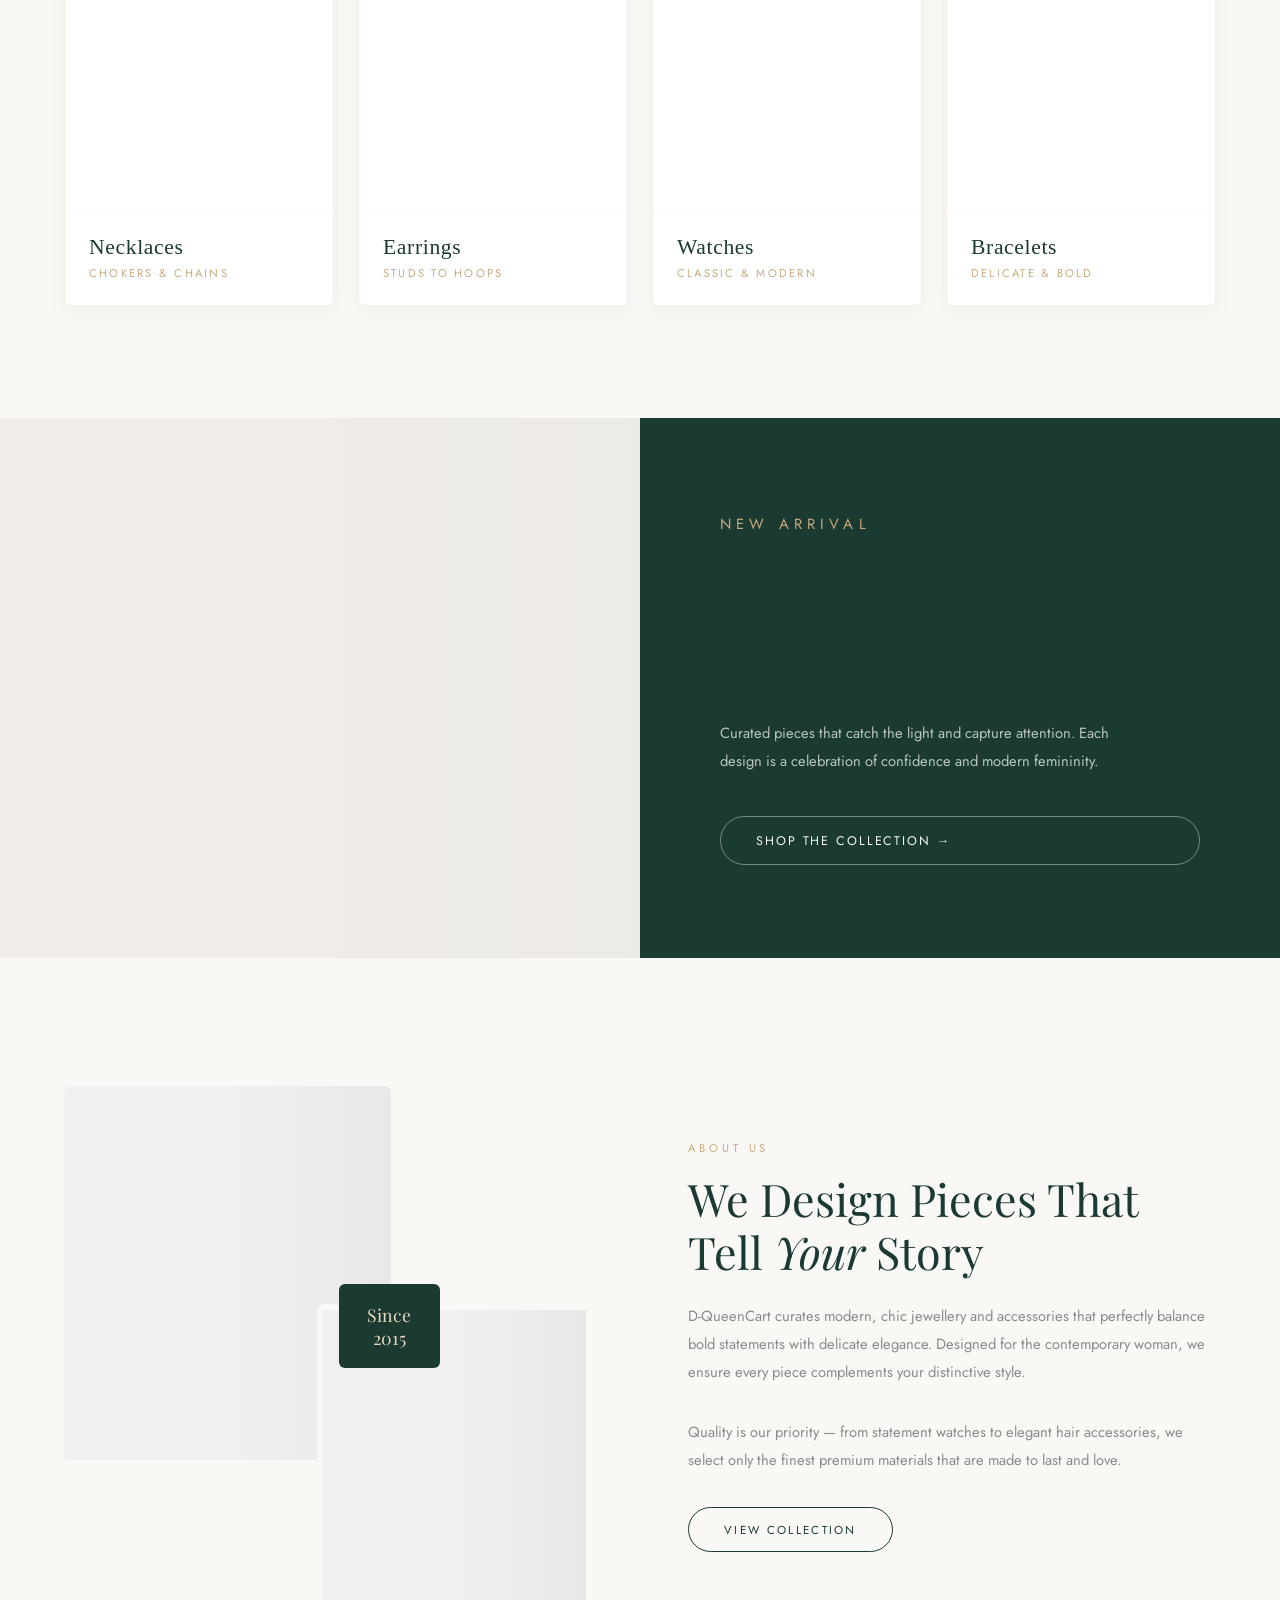
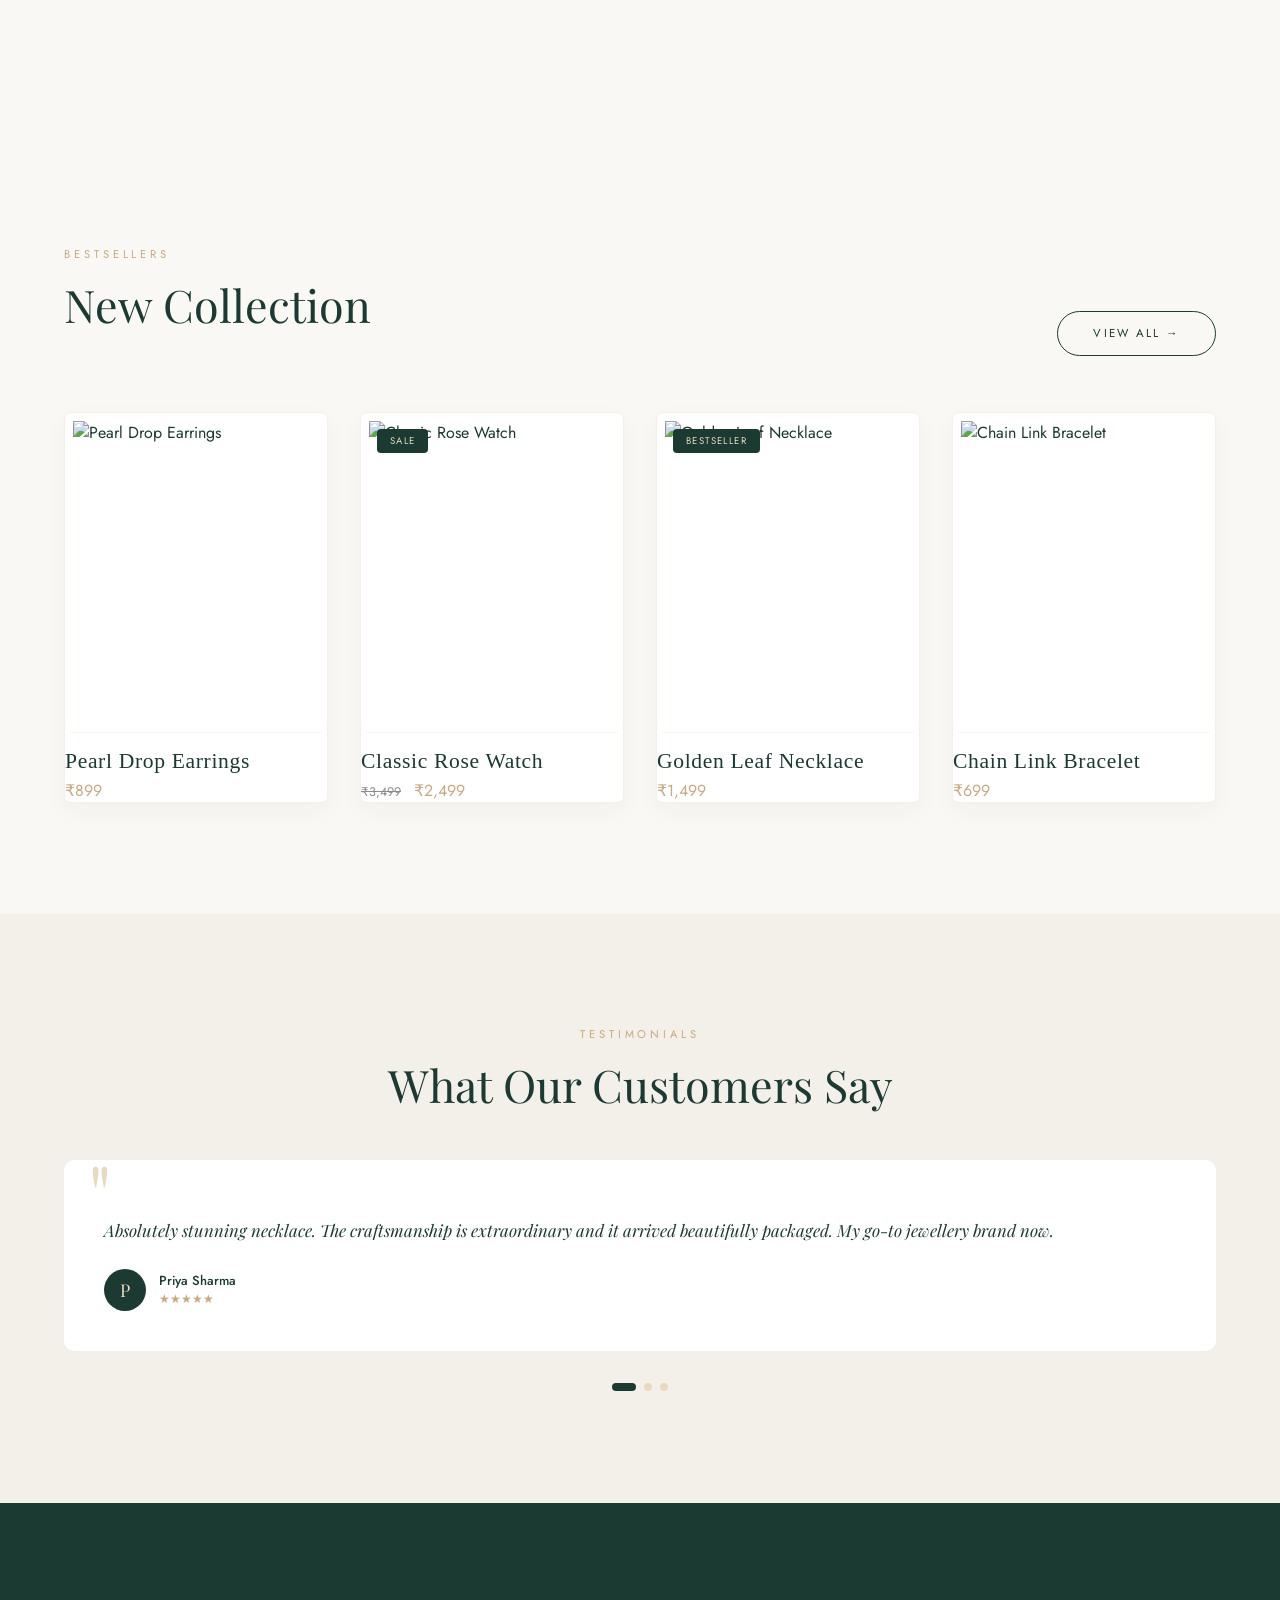
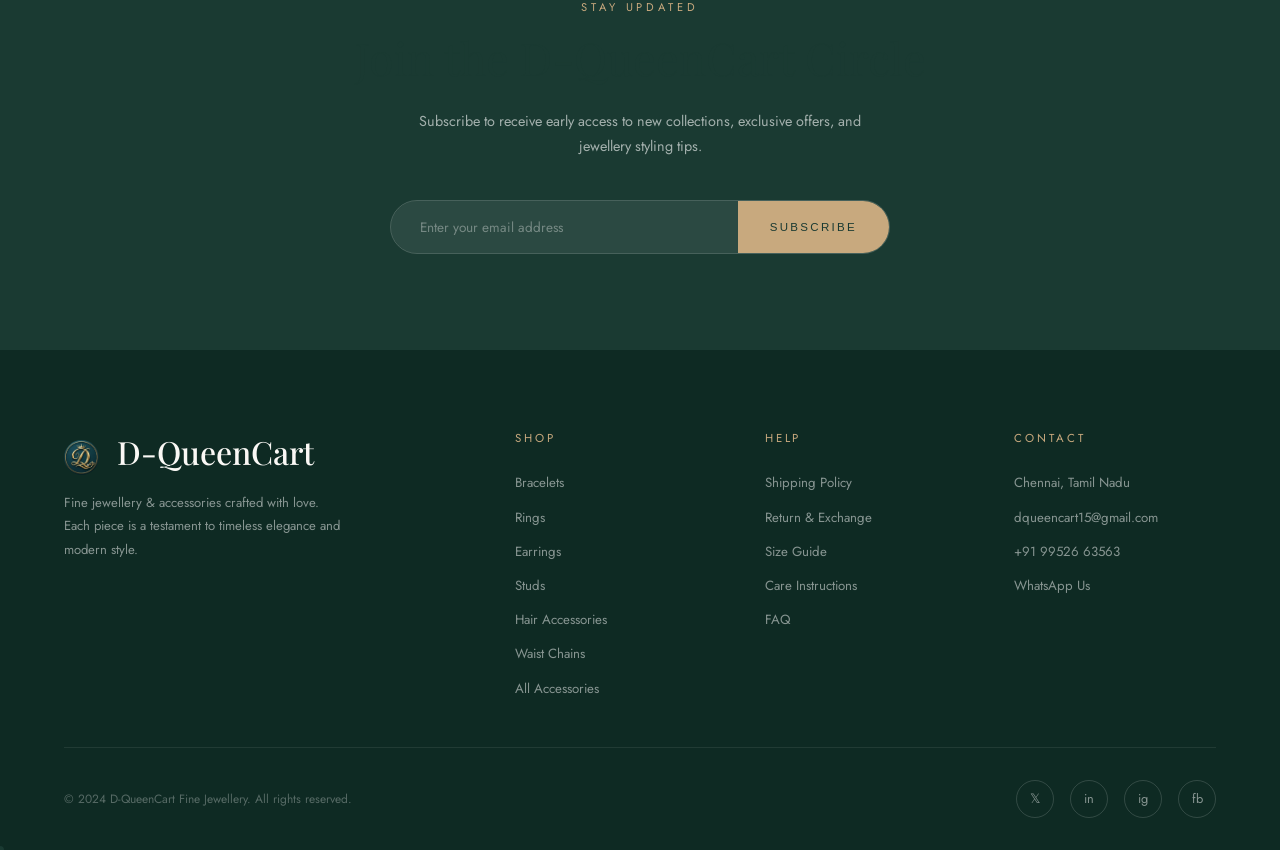
==== commit 12b4035b: "feat(home): generate category grid dynamically based solely on uploaded products" ====
--- a/index.html
+++ b/index.html
@@ -2085,26 +2085,30 @@
       });
 
       const categoryEls = {
-        necklaces: { name: 'Necklaces', count: 'Chokers & Chains', icon: 'https://images.unsplash.com/photo-1599643478524-fb66f70a00eb?auto=format&fit=crop&w=500' },
-        bracelets: { name: 'Bracelets', count: 'Delicate & Bold', icon: 'https://images.unsplash.com/photo-1611591437281-460bfbe1220a?auto=format&fit=crop&w=500' },
-        earrings: { name: 'Earrings', count: 'Studs to Hoops', icon: 'https://images.unsplash.com/photo-1535632066927-ab7c9ab60908?auto=format&fit=crop&w=500' },
-        studs: { name: 'Studs', count: 'Elegant & Minimal', icon: 'https://images.unsplash.com/photo-1590548784585-643d2b9f2925?auto=format&fit=crop&w=500' },
-        rings: { name: 'Rings', count: 'Statement & Stacking', icon: 'https://images.unsplash.com/photo-1605100804763-247f67b3557e?auto=format&fit=crop&w=500' },
-        scrunchies: { name: 'Scrunchies', count: 'Silk & Velvet', icon: 'https://images.unsplash.com/photo-1586495777744-4e6232bf2eba?auto=format&fit=crop&w=500' },
-        watches: { name: 'Watches', count: 'Classic & Modern', icon: 'https://images.unsplash.com/photo-1524592094714-0f0654e20314?auto=format&fit=crop&w=500' },
-        anklets: { name: 'Anklets', count: 'Barefoot Elegance', icon: 'https://images.unsplash.com/photo-1515562141207-7a88fb7ce338?auto=format&fit=crop&w=500' }
+        necklaces: { name: 'Necklaces', count: 'Chokers & Chains' },
+        bracelets: { name: 'Bracelets', count: 'Delicate & Bold' },
+        earrings: { name: 'Earrings', count: 'Studs to Hoops' },
+        studs: { name: 'Studs', count: 'Elegant & Minimal' },
+        rings: { name: 'Rings', count: 'Statement & Stacking' },
+        scrunchies: { name: 'Scrunchies', count: 'Silk & Velvet' },
+        watches: { name: 'Watches', count: 'Classic & Modern' },
+        anklets: { name: 'Anklets', count: 'Barefoot Elegance' }
       };
 
       const catGrid = document.getElementById('categoriesGrid');
       if (catGrid) {
-        catGrid.innerHTML = Object.entries(categoryEls).map(([slug, meta], idx) => {
-          const prod = cats[slug] ? shuffleArray(cats[slug])[0] : null;
-          // If no product in this category, borrow a random uploaded product's image to ensure NO stock photos are shown
-          const img = prod ? prod.image : (products.length > 0 ? shuffleArray([...products])[0].image : meta.icon);
+        const activeCategories = Object.keys(cats);
+        catGrid.innerHTML = activeCategories.map((slug, idx) => {
+          const prodList = cats[slug];
+          const prod = shuffleArray(prodList)[0];
+          
+          const metaName = categoryEls[slug] ? categoryEls[slug].name : (slug.charAt(0).toUpperCase() + slug.slice(1));
+          const metaCount = categoryEls[slug] ? categoryEls[slug].count : `${prodList.length} Items`;
+          
           return `
-          <div class="cat-card" data-aos="fade-up" data-aos-delay="${idx * 100}" onclick="window.location='products.html?cat=${slug}'">
-            <img src="${img}" alt="${meta.name}" style="${prod ? 'object-fit: cover;' : ''}" />
-            <div class="cat-overlay"><div class="cat-name">${meta.name}</div><div class="cat-count">${meta.count}</div></div>
+          <div class="cat-card" data-aos="fade-up" data-aos-delay="${(idx % 4) * 100}" onclick="window.location='products.html?cat=${slug}'">
+            <img src="${prod.image}" alt="${metaName}" style="object-fit: cover;" />
+            <div class="cat-overlay"><div class="cat-name">${metaName}</div><div class="cat-count">${metaCount}</div></div>
             <div class="cat-arrow">→</div>
           </div>
         `;
--- a/enhanced-theme.css
+++ b/enhanced-theme.css
@@ -203,6 +203,11 @@
   font-size: 1.35rem !important;
   font-weight: 300 !important;
   letter-spacing: 0.03em !important;
+  color: var(--teal) !important;
+}
+
+.cat-count {
+  color: var(--gold) !important;
 }
 
 .product-price {
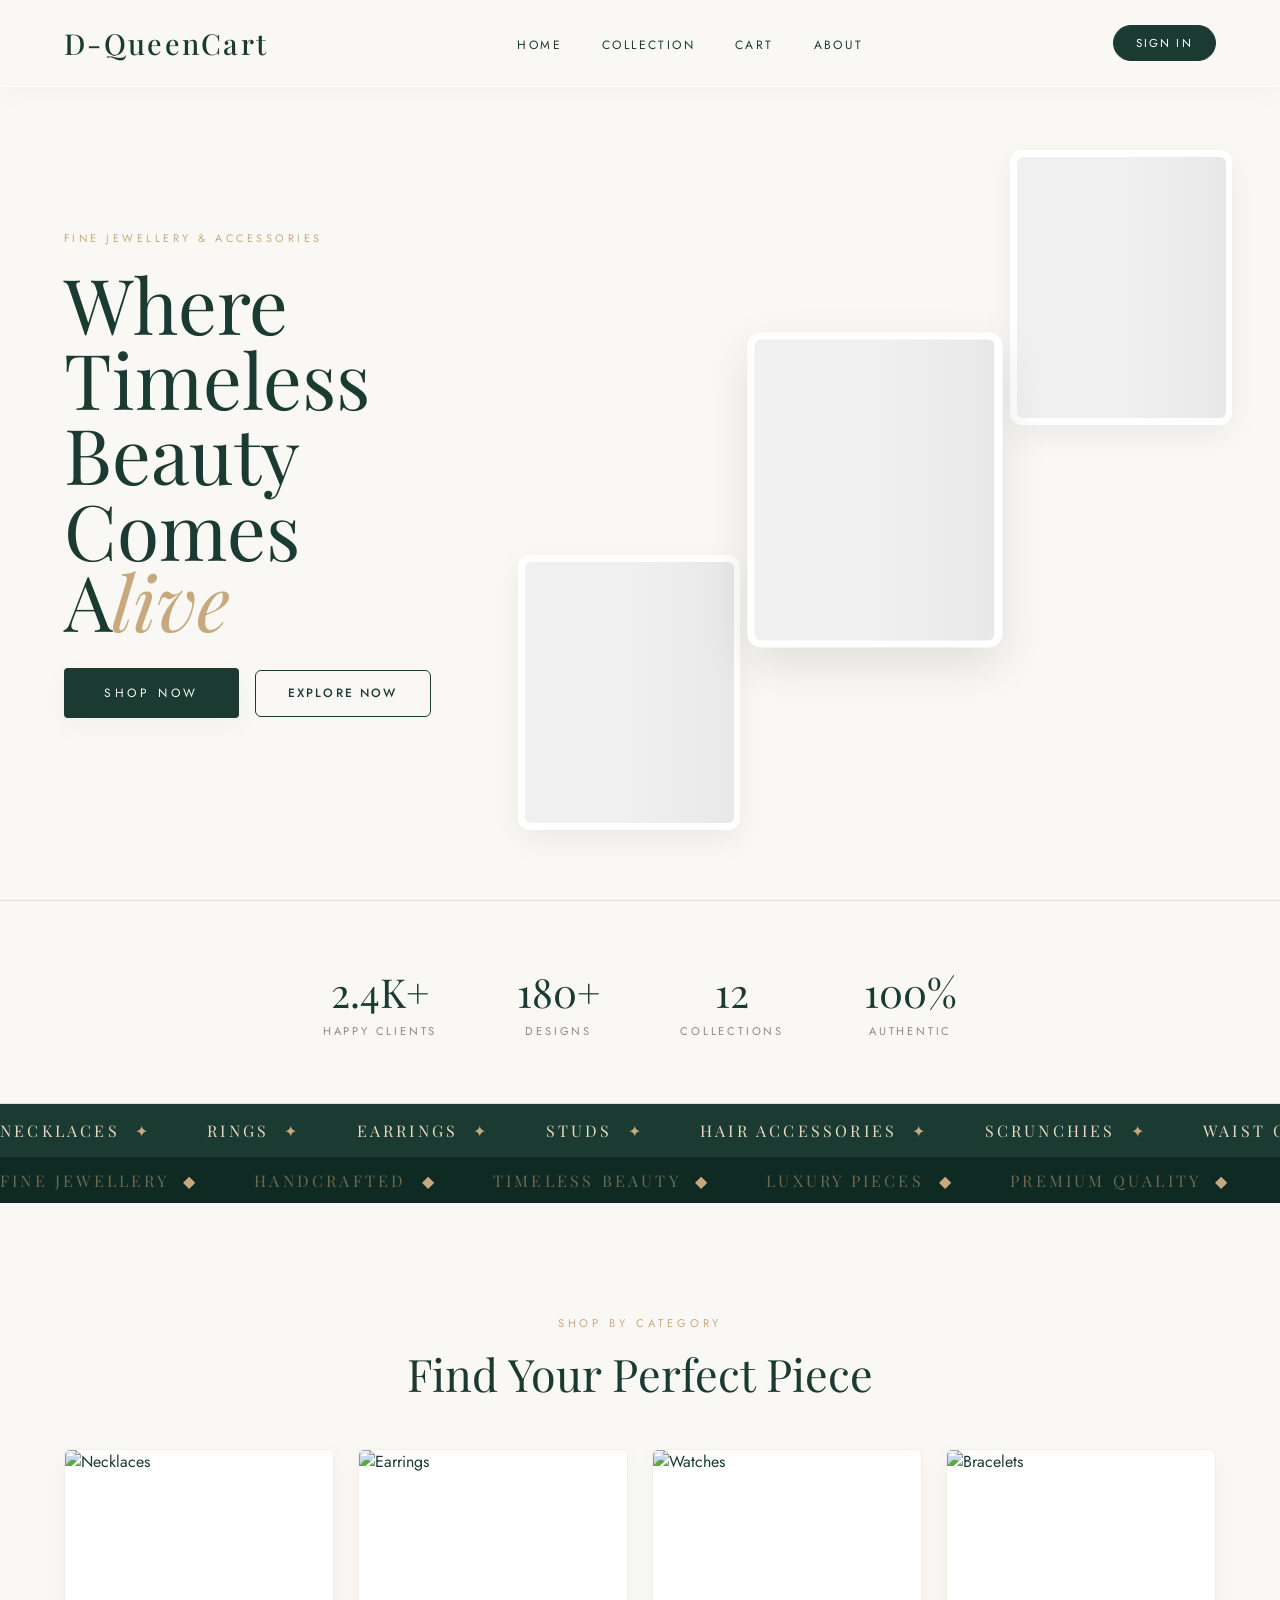
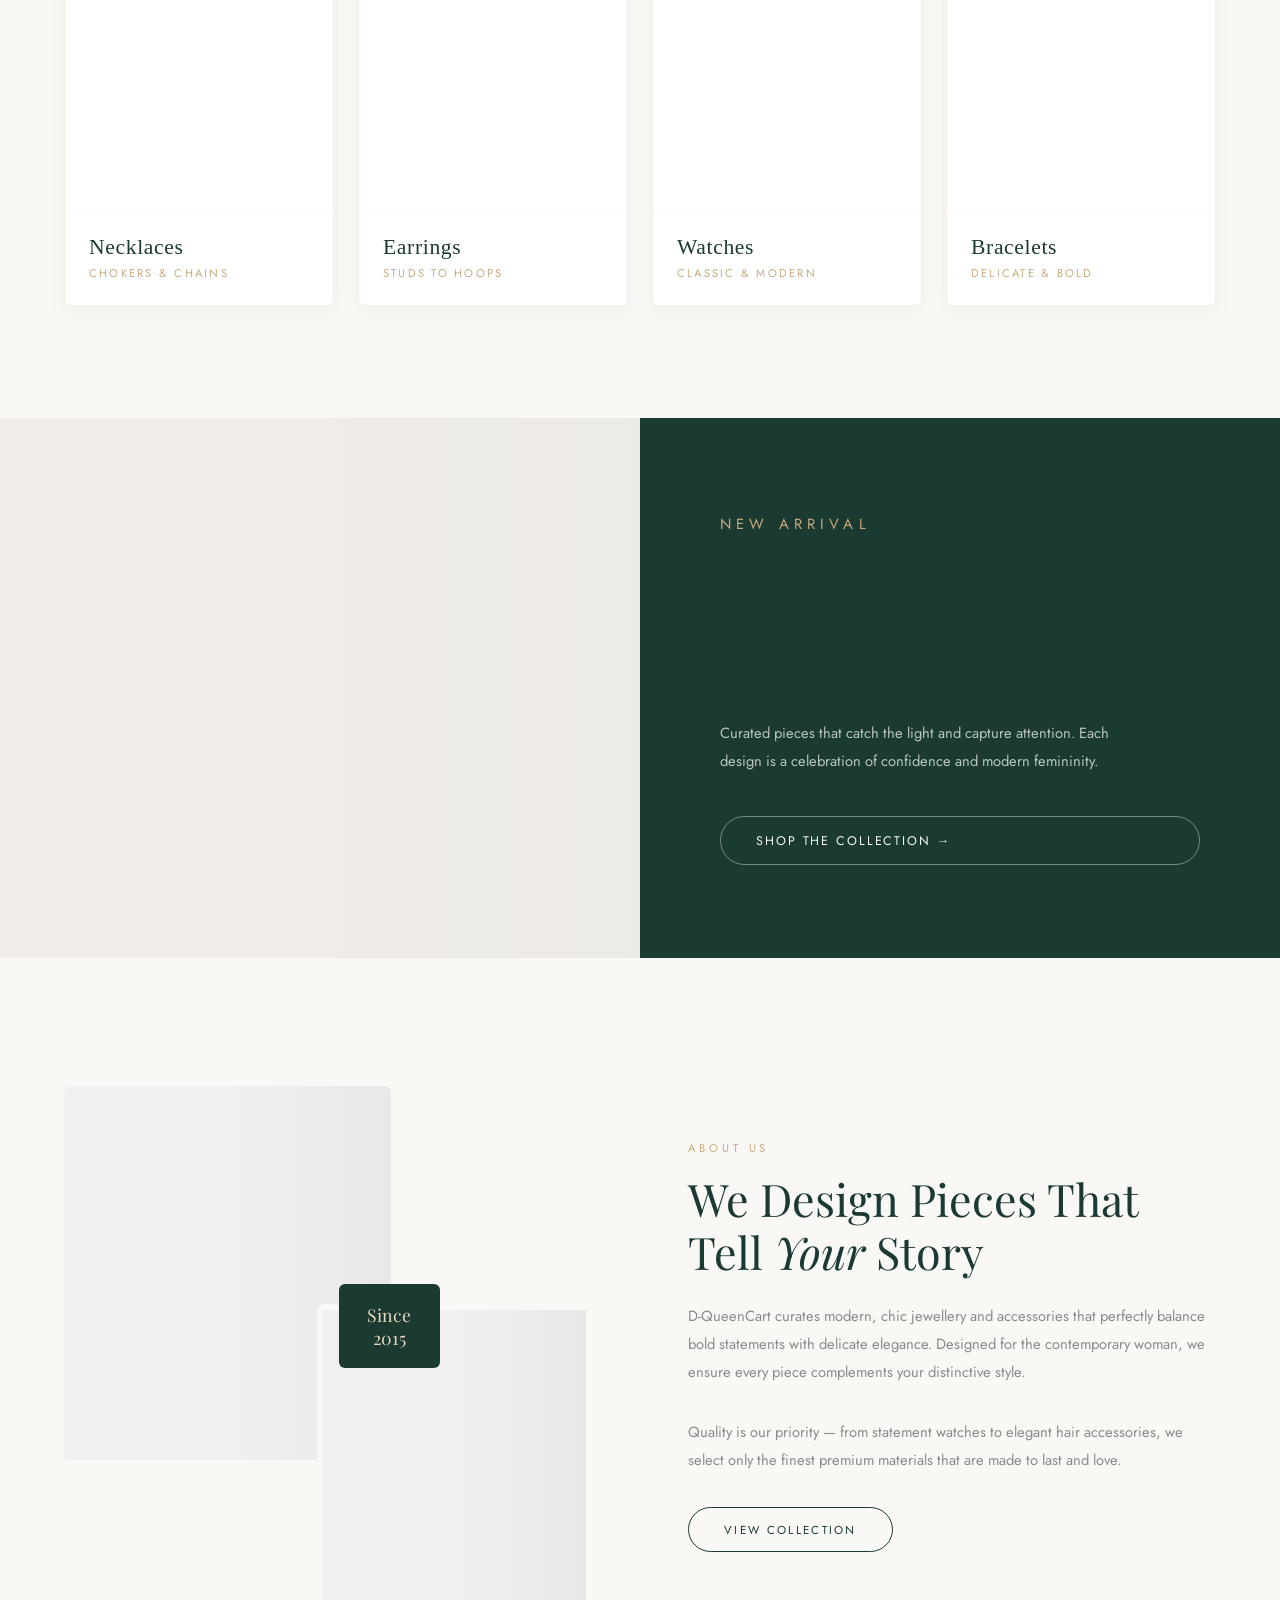
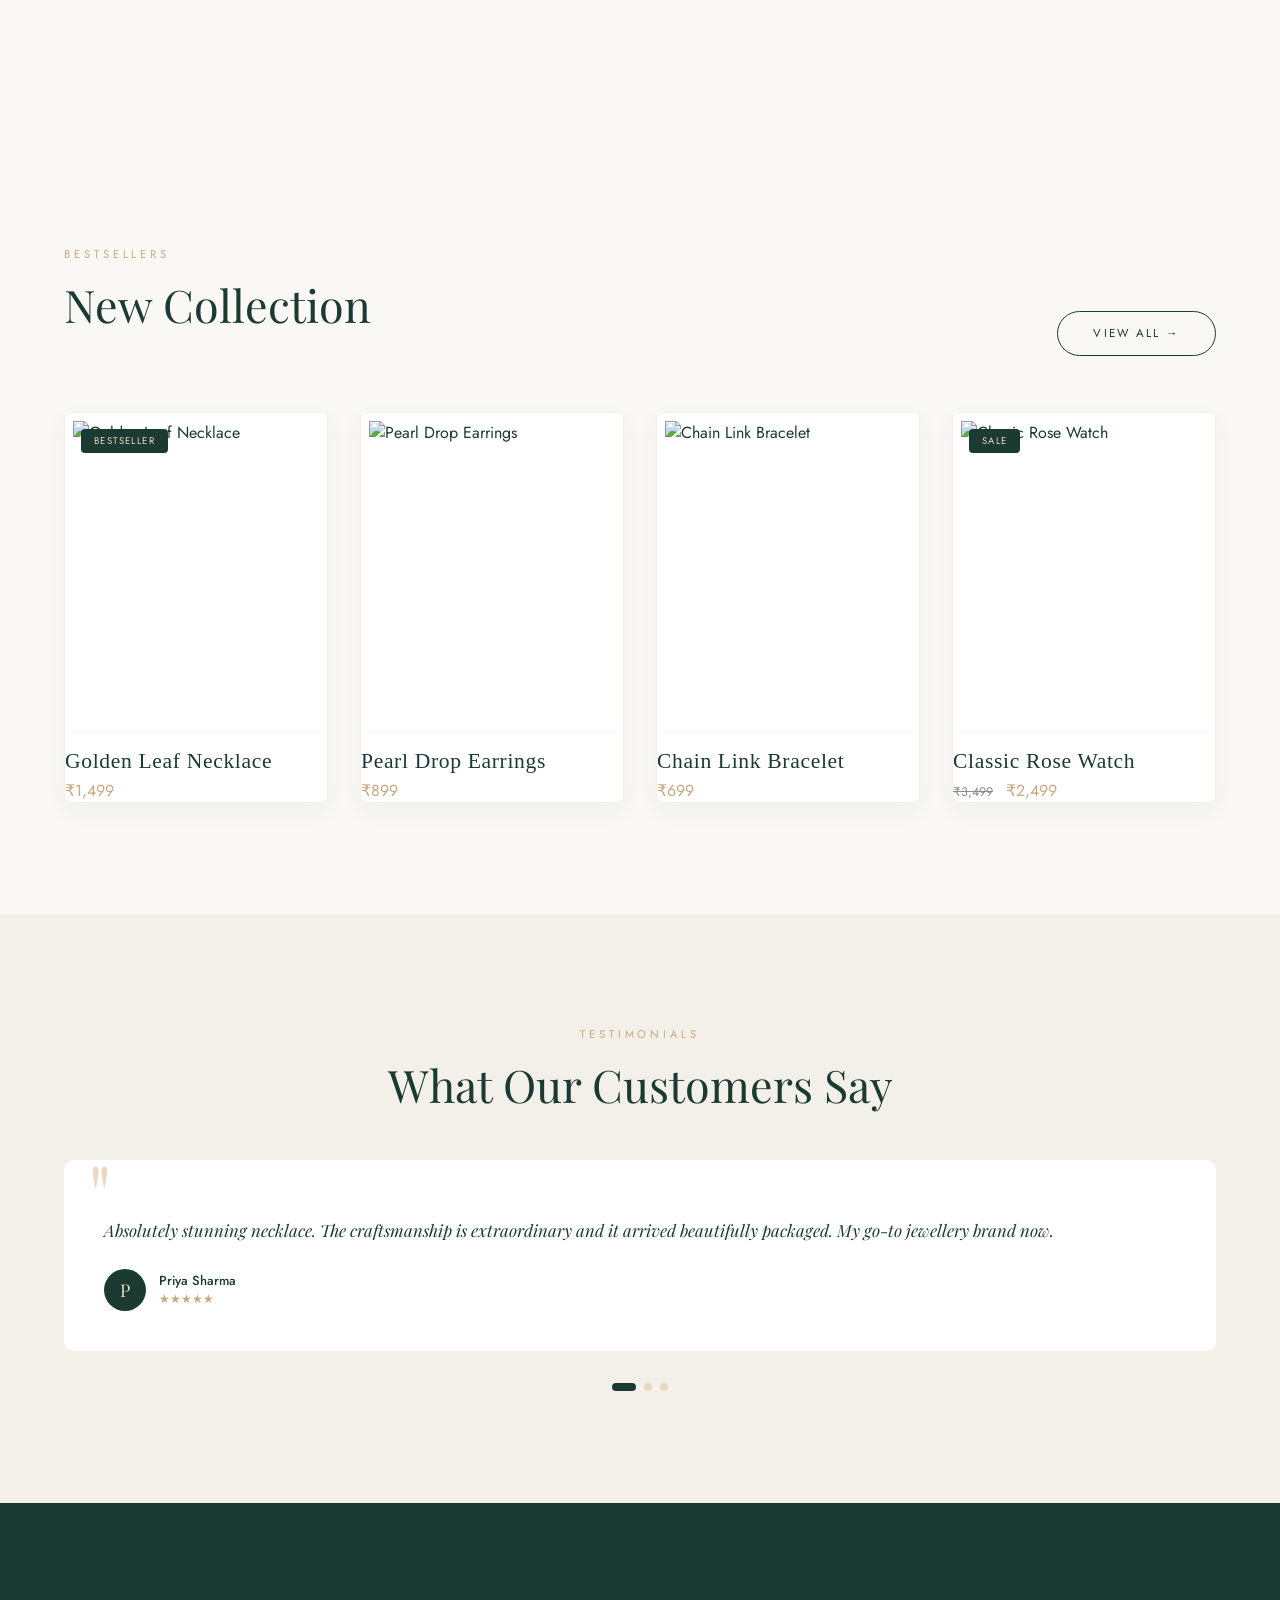
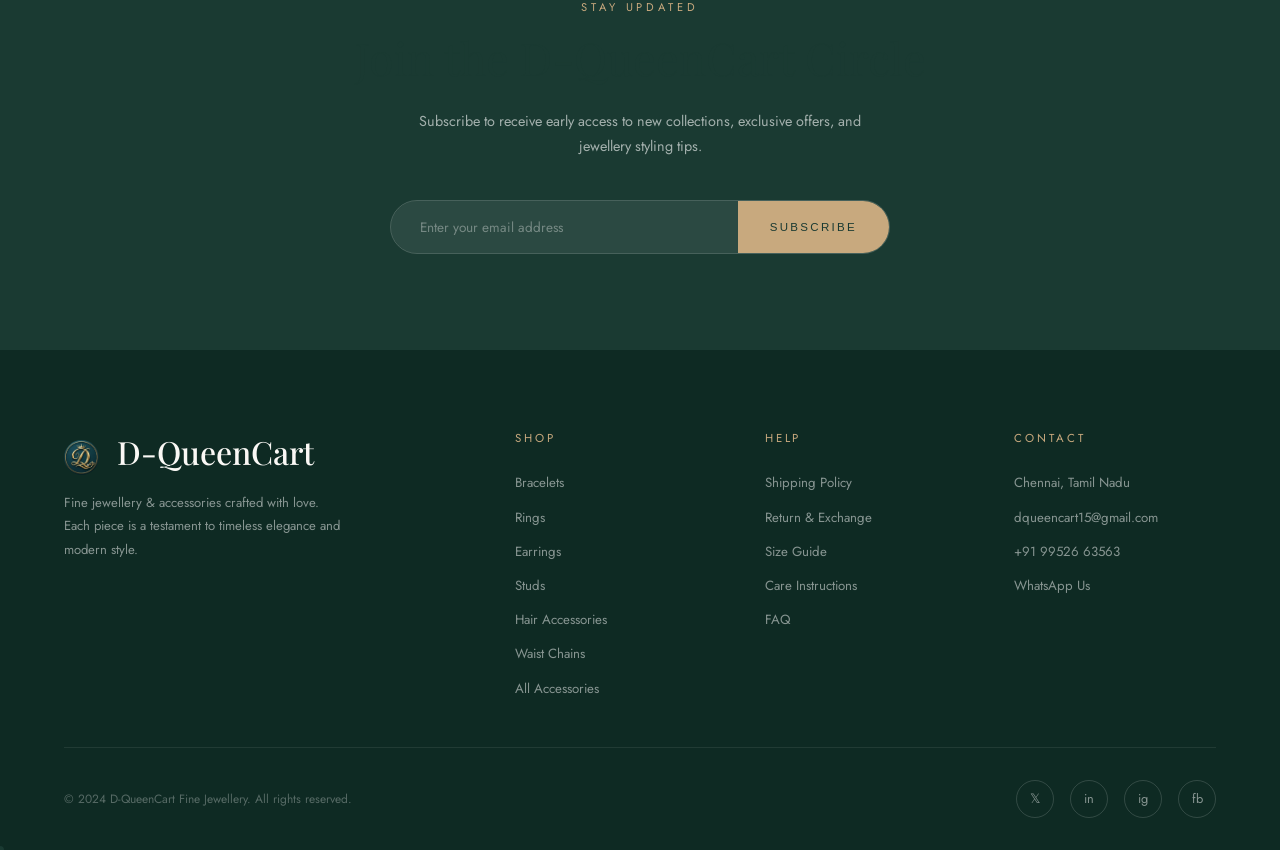
==== commit 5f92a0dd: "feat(home): fill empty grid slot with a dynamic Shop All card" ====
--- a/index.html
+++ b/index.html
@@ -2098,7 +2098,7 @@
       const catGrid = document.getElementById('categoriesGrid');
       if (catGrid) {
         const activeCategories = Object.keys(cats);
-        catGrid.innerHTML = activeCategories.map((slug, idx) => {
+        let html = activeCategories.map((slug, idx) => {
           const prodList = cats[slug];
           const prod = shuffleArray(prodList)[0];
           
@@ -2113,6 +2113,20 @@
           </div>
         `;
         }).join('');
+
+        // Fill the empty space with a "Shop All" card using a random product image
+        if (activeCategories.length % 4 !== 0) {
+          const randomProd = shuffleArray([...products])[0];
+          html += `
+          <div class="cat-card" data-aos="fade-up" data-aos-delay="${(activeCategories.length % 4) * 100}" onclick="window.location='products.html'">
+            <img src="${randomProd ? randomProd.image : ''}" alt="Shop All" style="object-fit: cover;" />
+            <div class="cat-overlay"><div class="cat-name">Shop All</div><div class="cat-count">Explore Collection</div></div>
+            <div class="cat-arrow">→</div>
+          </div>
+          `;
+        }
+
+        catGrid.innerHTML = html;
       }
     }
 
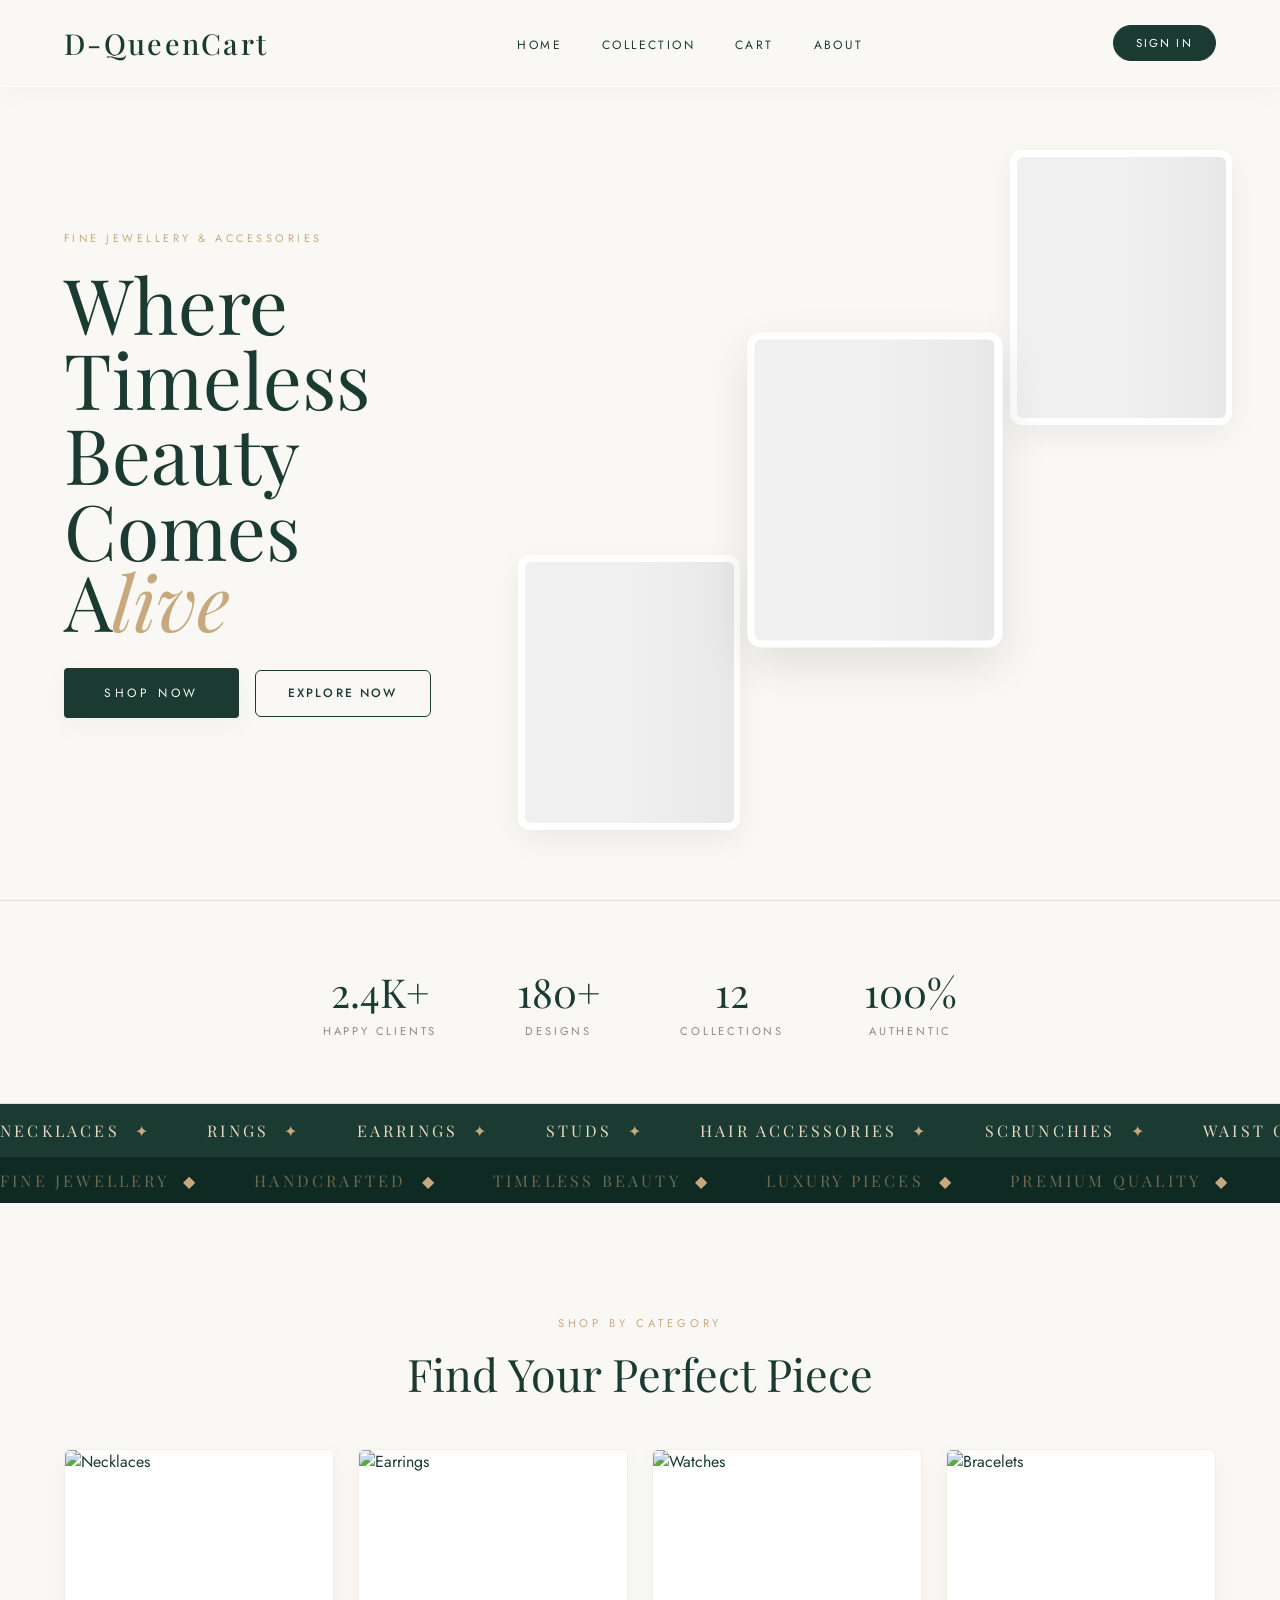
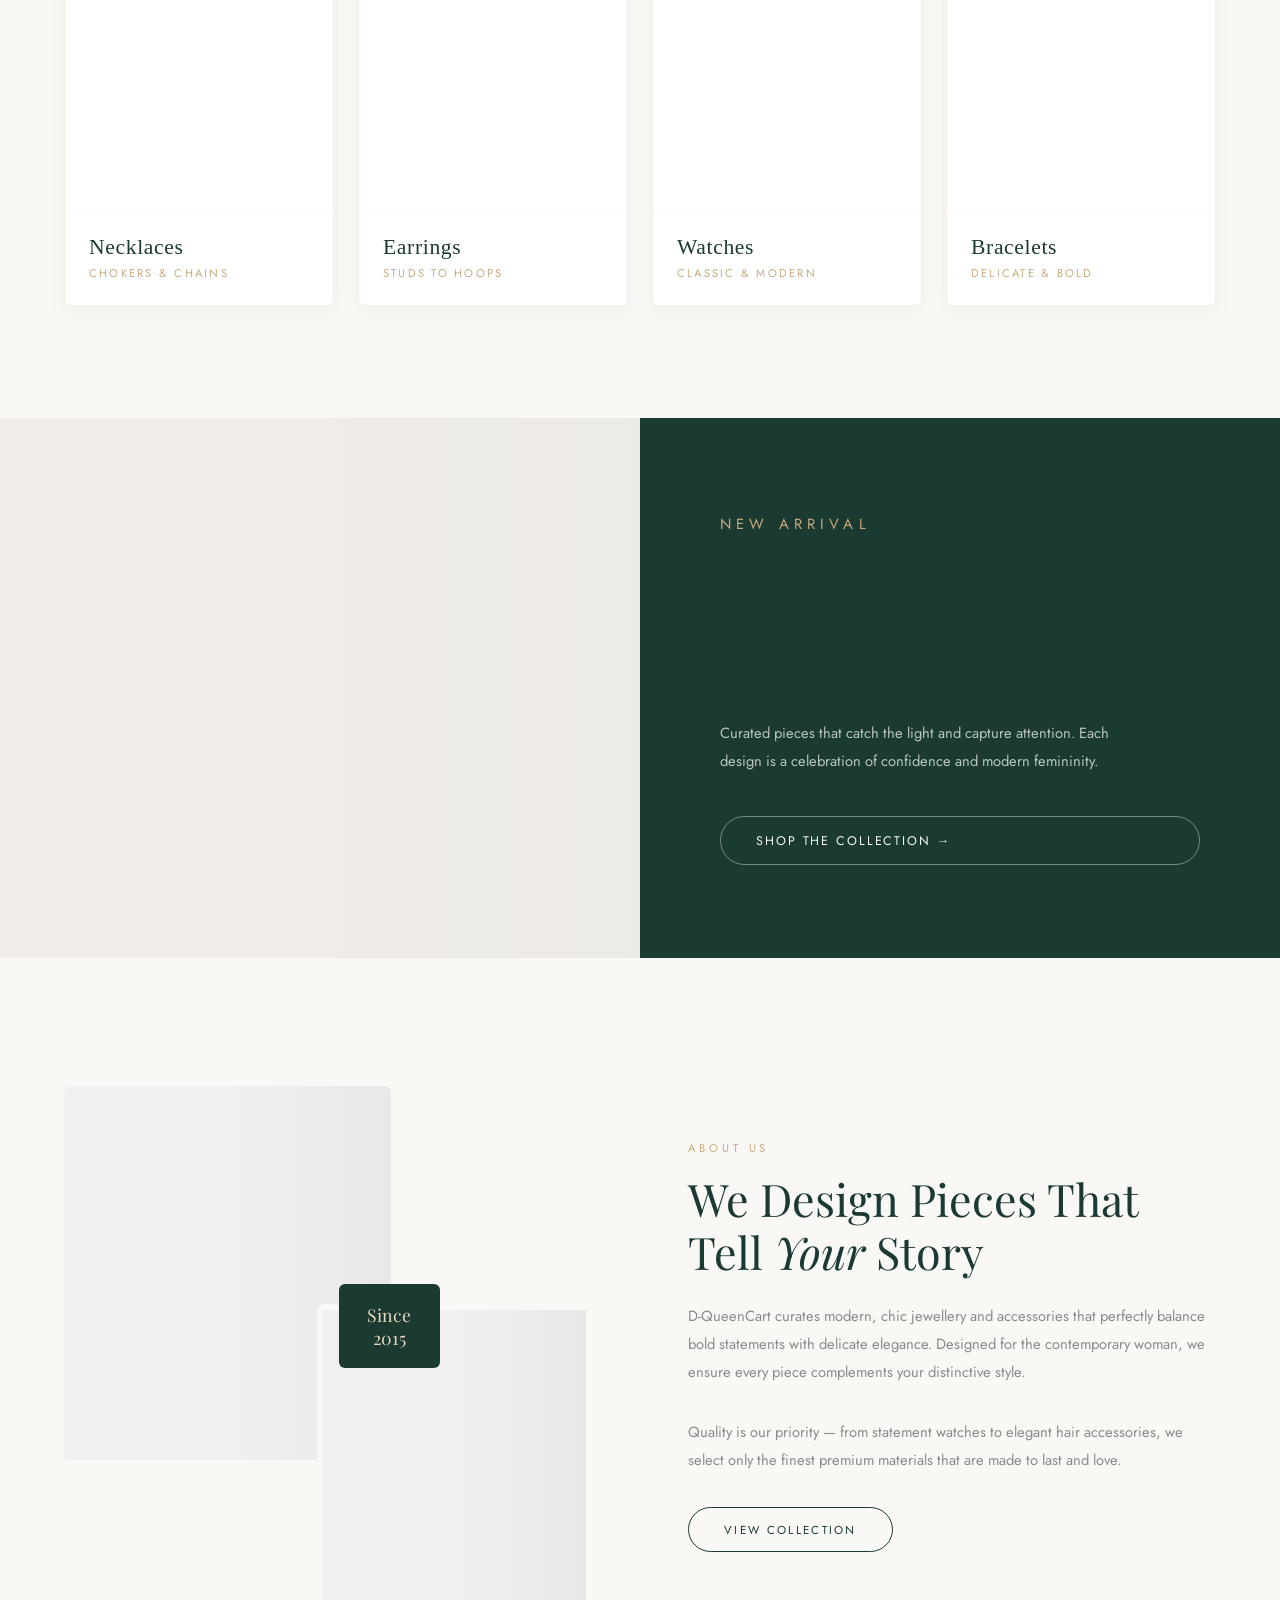
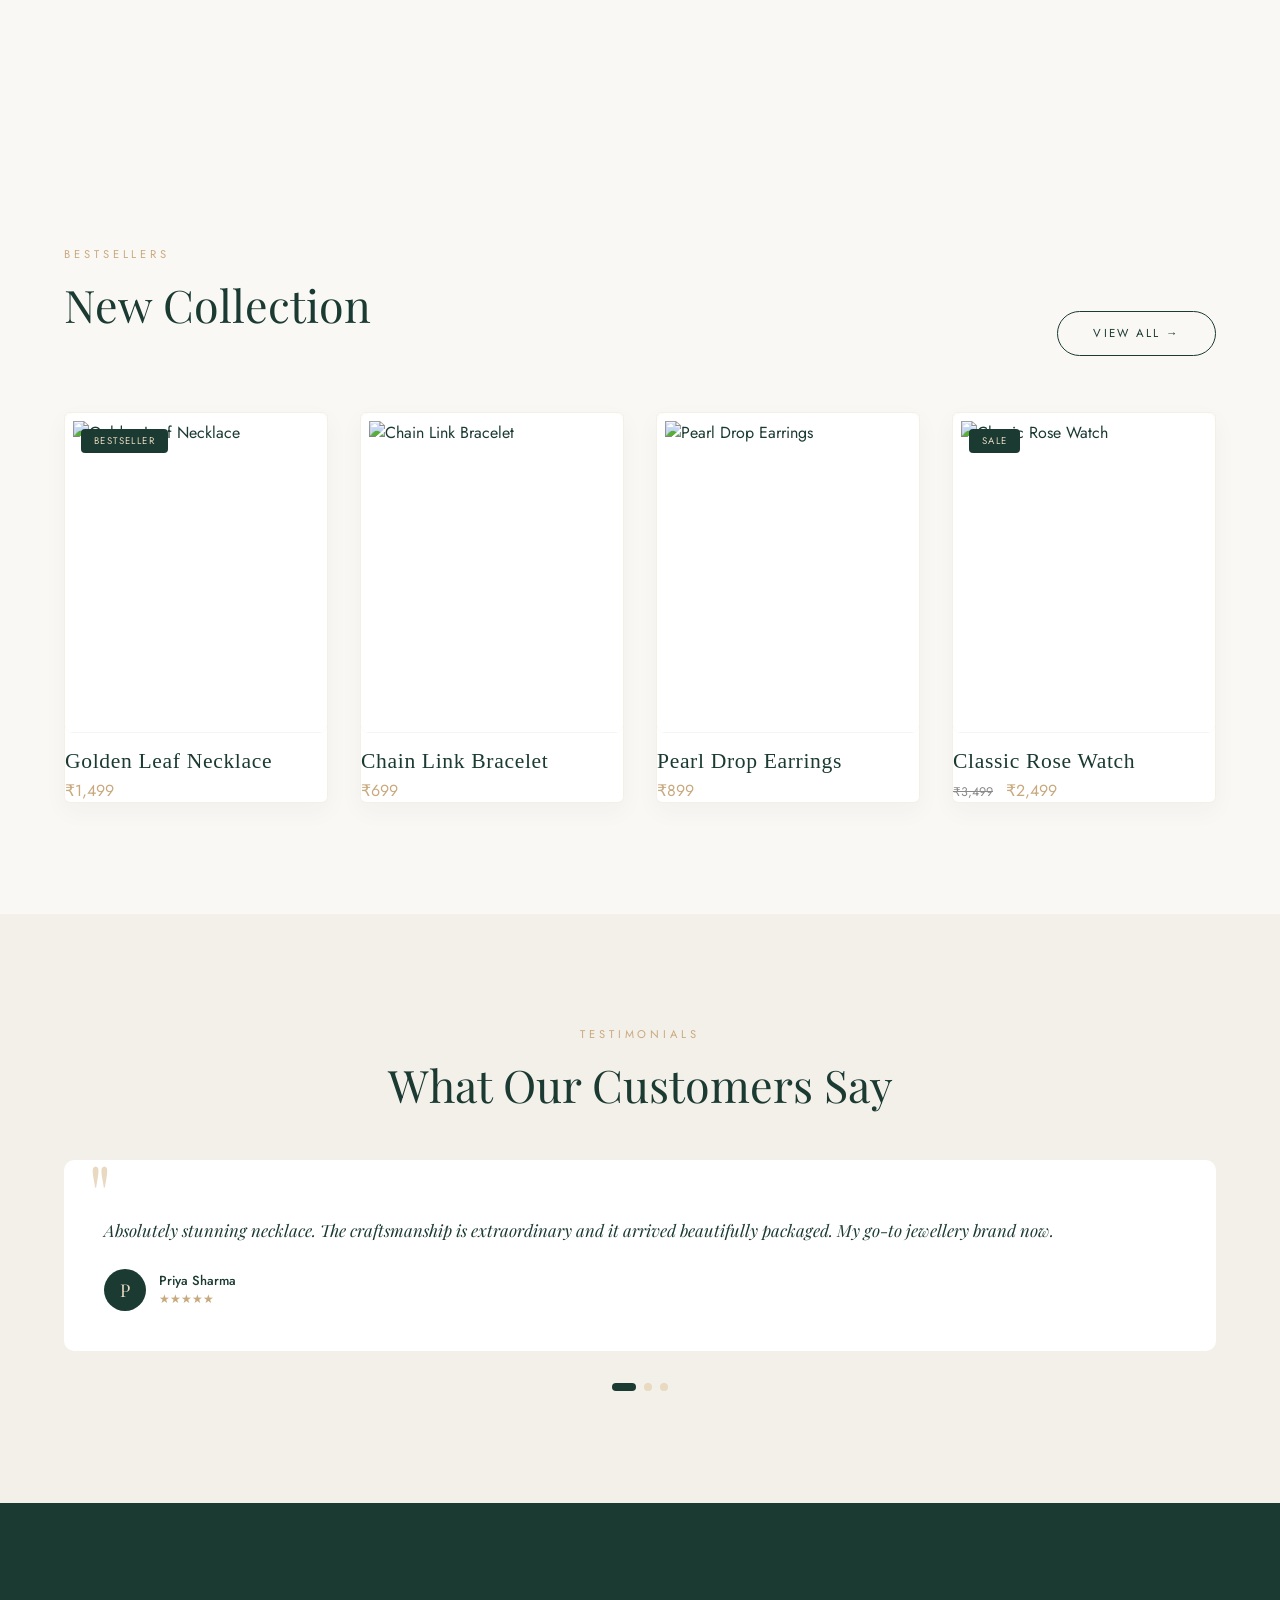
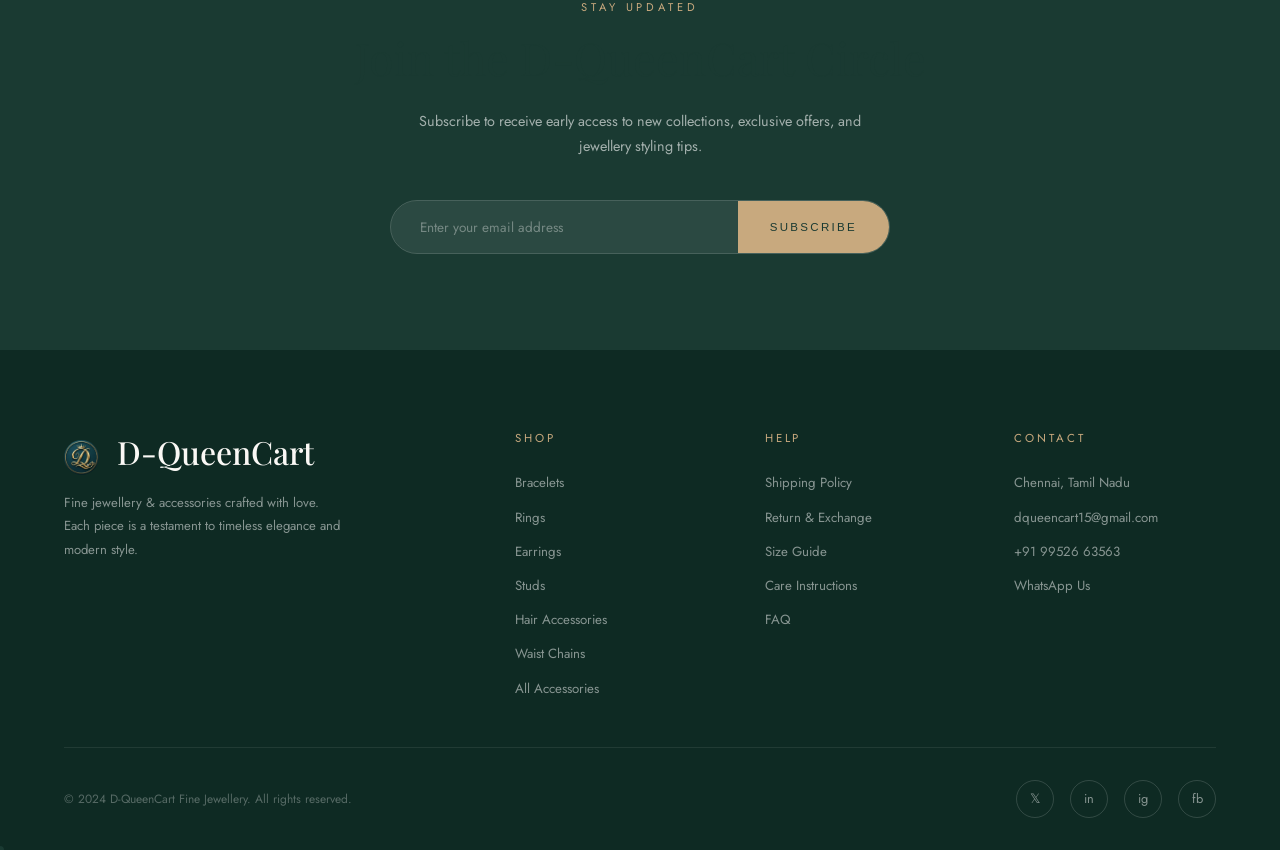
==== commit ba3fd2c1: "chore: add comprehensive mobile responsiveness" ====
--- a/index.html
+++ b/index.html
@@ -1498,6 +1498,7 @@
     }
   </style>
   <link rel="stylesheet" href="enhanced-theme.css" />
+  <link rel="stylesheet" href="mobile-responsive.css" />
   <script src="luxury-ui.js"></script>
 </head>
 
@@ -1506,6 +1507,9 @@
 
   <!-- Toast Notification -->
   <div class="toast" id="toast">✓ Added to cart</div>
+
+  <!-- Nav Overlay (mobile backdrop) -->
+  <div class="nav-overlay" id="navOverlay"></div>
 
   <!-- Navbar -->
   <nav id="navbar">
--- a/enhanced-theme.css
+++ b/enhanced-theme.css
@@ -223,7 +223,7 @@
 }
 
 .page-title {
-  font-size: 4rem !important;
+  font-size: clamp(1.8rem, 6vw, 4rem) !important;
   font-weight: 400 !important;
   letter-spacing: 0.03em !important;
   background: var(--gold-grad);
@@ -233,6 +233,12 @@
   display: inline-block;
 }
 
+@media (max-width: 600px) {
+  .page-title {
+    font-size: clamp(1.6rem, 8vw, 2.4rem) !important;
+  }
+}
+
 /* GSAP/Observer Scroll Animations */
 .lux-hidden {
   opacity: 0 !important;
--- a/mobile-responsive.css
+++ b/mobile-responsive.css
@@ -0,0 +1,954 @@
+/* ═══════════════════════════════════════════════════════════════
+   mobile-responsive.css — D-QueenCart Comprehensive Mobile Styles
+   Covers: Navbar, Hero, Products, Cart, Checkout, Auth, Admin
+   ═══════════════════════════════════════════════════════════════ */
+
+/* ─── Global Base ─── */
+*, *::before, *::after { box-sizing: border-box; }
+html { overflow-x: hidden; }
+body { overflow-x: hidden; width: 100%; }
+img { max-width: 100%; height: auto; }
+
+/* ─── Ensure viewport meta is respected ─── */
+@viewport { width: device-width; }
+
+/* ══════════════════════════════════════════════════════════
+   NAVBAR — shared across all pages
+   ══════════════════════════════════════════════════════════ */
+@media (max-width: 1024px) {
+  nav {
+    padding: 0.9rem 1.5rem !important;
+    position: fixed !important;
+    top: 0; left: 0; right: 0;
+    z-index: 1000 !important;
+  }
+
+  .menu-toggle {
+    display: flex !important;
+    flex-direction: column;
+    gap: 5px;
+    cursor: pointer;
+    z-index: 1002 !important;
+    background: none;
+    border: none;
+    padding: 8px;
+    margin: -8px;
+    min-width: 44px;
+    min-height: 44px;
+    align-items: center;
+    justify-content: center;
+  }
+
+  .menu-toggle span {
+    width: 24px;
+    height: 2px;
+    background: var(--dark, #1a3a32);
+    border-radius: 2px;
+    transition: 0.3s ease;
+    display: block;
+  }
+
+  .menu-toggle.active span:nth-child(1) { transform: translateY(7px) rotate(45deg); }
+  .menu-toggle.active span:nth-child(2) { opacity: 0; }
+  .menu-toggle.active span:nth-child(3) { transform: translateY(-7px) rotate(-45deg); }
+
+  /* Mobile nav drawer */
+  .nav-links {
+    position: fixed !important;
+    top: 0 !important;
+    right: -100% !important;
+    left: auto !important;
+    width: 78vw !important;
+    max-width: 300px !important;
+    height: 100vh !important;
+    height: 100dvh !important;
+    background: var(--cream, #faf8f5) !important;
+    flex-direction: column !important;
+    padding: 5.5rem 2rem 2rem !important;
+    box-shadow: -8px 0 40px rgba(0, 0, 0, 0.12) !important;
+    transition: right 0.4s cubic-bezier(0.4, 0, 0.2, 1) !important;
+    gap: 1.6rem !important;
+    z-index: 1001 !important;
+    display: flex !important;
+    overflow-y: auto;
+  }
+
+  .nav-links.active { right: 0 !important; }
+
+  .nav-links li { list-style: none; }
+
+  .nav-links a {
+    font-size: 0.88rem !important;
+    letter-spacing: 0.2em !important;
+    color: var(--dark, #1a3a32) !important;
+    display: block !important;
+    padding: 0.5rem 0 !important;
+    border-bottom: 1px solid rgba(200, 169, 126, 0.15);
+    -webkit-text-fill-color: var(--dark, #1a3a32) !important;
+  }
+
+  .nav-links a:hover, .nav-links a.active {
+    color: var(--gold, #c8a97e) !important;
+    -webkit-text-fill-color: var(--gold, #c8a97e) !important;
+  }
+
+  /* Nav actions shrink */
+  .nav-actions {
+    gap: 0.5rem !important;
+  }
+
+  .btn-nav {
+    padding: 0.45rem 0.85rem !important;
+    font-size: 0.66rem !important;
+  }
+
+  /* Backdrop overlay when drawer is open */
+  .nav-overlay {
+    position: fixed;
+    inset: 0;
+    background: rgba(0, 0, 0, 0.4);
+    z-index: 1000;
+    display: none;
+    backdrop-filter: blur(2px);
+  }
+  .nav-overlay.active { display: block; }
+}
+
+@media (max-width: 600px) {
+  nav { padding: 0.85rem 1rem !important; }
+
+  .nav-logo {
+    font-size: 1.3rem !important;
+    letter-spacing: 0.06em !important;
+  }
+
+  .nav-actions { gap: 0.3rem !important; }
+
+  .btn-nav {
+    padding: 0.4rem 0.7rem !important;
+    font-size: 0.62rem !important;
+    letter-spacing: 0.1em !important;
+  }
+
+  /* Hide username text on very small screens */
+  #navUserName { display: none !important; }
+}
+
+/* ══════════════════════════════════════════════════════════
+   INDEX — HERO SECTION
+   ══════════════════════════════════════════════════════════ */
+@media (max-width: 1024px) {
+  .hero {
+    flex-direction: column !important;
+    height: auto !important;
+    min-height: auto !important;
+    padding-top: 80px !important;
+  }
+
+  .hero-text-block {
+    width: 100% !important;
+    padding: 2.5rem 2rem 2rem !important;
+    text-align: center !important;
+    align-items: center !important;
+  }
+
+  .hero-title { 
+    font-size: clamp(2.4rem, 9vw, 4rem) !important;
+    line-height: 1.1 !important;
+  }
+
+  .hero-float-desc { display: none !important; }
+
+  .hero-gallery {
+    padding: 0 1.5rem 3rem !important;
+    gap: 1rem !important;
+  }
+
+  .hg-left { margin-top: 5vh !important; }
+  .hg-right { margin-top: -5vh !important; }
+  .hg-main { transform: scale(1.05) !important; }
+}
+
+@media (max-width: 600px) {
+  .hero { padding-top: 68px !important; }
+
+  .hero-text-block {
+    padding: 2rem 1.2rem 1.5rem !important;
+  }
+
+  .hero-title {
+    font-size: clamp(2rem, 10vw, 2.8rem) !important;
+    line-height: 1.15 !important;
+  }
+
+  .hero-eyebrow { font-size: 0.6rem !important; }
+
+  .hero-buttons {
+    flex-direction: column !important;
+    width: 100% !important;
+    gap: 0.8rem !important;
+  }
+
+  .btn-pill {
+    width: 100% !important;
+    text-align: center !important;
+    justify-content: center !important;
+    font-size: 0.7rem !important;
+    padding: 0.8rem 1.5rem !important;
+  }
+
+  /* Show only center image on mobile */
+  .hg-left,
+  .hg-right {
+    display: none !important;
+  }
+
+  .hg-main {
+    width: 100% !important;
+    max-width: 280px !important;
+    margin: 0 auto !important;
+    transform: scale(1) !important;
+  }
+
+  .hero-gallery {
+    padding: 0 1.2rem 2.5rem !important;
+    justify-content: center !important;
+  }
+}
+
+/* ══════════════════════════════════════════════════════════
+   INDEX — STATS STRIP
+   ══════════════════════════════════════════════════════════ */
+@media (max-width: 1024px) {
+  .stats-strip {
+    flex-wrap: wrap !important;
+    gap: 2rem !important;
+    padding: 3rem 2rem !important;
+    justify-content: center;
+  }
+}
+
+@media (max-width: 600px) {
+  .stats-strip {
+    display: grid !important;
+    grid-template-columns: 1fr 1fr !important;
+    gap: 1.5rem !important;
+    padding: 2rem 1.5rem !important;
+    text-align: center;
+  }
+
+  .stat-num { font-size: 2rem !important; }
+}
+
+/* ══════════════════════════════════════════════════════════
+   INDEX — MARQUEE
+   ══════════════════════════════════════════════════════════ */
+@media (max-width: 600px) {
+  .marquee-item { font-size: 0.85rem !important; }
+}
+
+/* ══════════════════════════════════════════════════════════
+   INDEX — CATEGORIES SECTION
+   ══════════════════════════════════════════════════════════ */
+@media (max-width: 1024px) {
+  .categories-section { padding: 4rem 2rem !important; }
+  .categories-grid {
+    grid-template-columns: repeat(2, 1fr) !important;
+    gap: 1rem !important;
+  }
+  .cat-card img { height: 260px !important; }
+}
+
+@media (max-width: 600px) {
+  .categories-section { padding: 3rem 1.2rem !important; }
+  .categories-grid {
+    grid-template-columns: 1fr 1fr !important;
+    gap: 0.75rem !important;
+  }
+  .cat-card img { height: 200px !important; }
+  .cat-name { font-size: 1.1rem !important; }
+}
+
+@media (max-width: 380px) {
+  .categories-grid { grid-template-columns: 1fr !important; }
+  .cat-card img { height: 240px !important; }
+}
+
+/* ══════════════════════════════════════════════════════════
+   INDEX — EDITORIAL BANNER
+   ══════════════════════════════════════════════════════════ */
+@media (max-width: 1024px) {
+  .editorial-banner {
+    grid-template-columns: 1fr !important;
+    min-height: auto !important;
+  }
+
+  .editorial-img-slider { min-height: 320px !important; }
+
+  .editorial-text {
+    padding: 3rem 2rem !important;
+    text-align: center !important;
+    align-items: center !important;
+  }
+
+  .editorial-text p { max-width: 100% !important; }
+}
+
+@media (max-width: 600px) {
+  .editorial-img-slider { min-height: 250px !important; }
+  .editorial-text { padding: 2.5rem 1.5rem !important; }
+  .editorial-text h2 { font-size: clamp(1.6rem, 7vw, 2.2rem) !important; }
+  .btn-pill-light {
+    width: 100% !important;
+    text-align: center !important;
+    justify-content: center !important;
+  }
+}
+
+/* ══════════════════════════════════════════════════════════
+   INDEX — ABOUT SECTION
+   ══════════════════════════════════════════════════════════ */
+@media (max-width: 1024px) {
+  .about-section {
+    grid-template-columns: 1fr !important;
+    gap: 3rem !important;
+    padding: 5rem 2rem !important;
+  }
+  .about-imgs { height: 360px !important; }
+}
+
+@media (max-width: 600px) {
+  .about-section { padding: 3.5rem 1.2rem !important; }
+  .about-imgs { height: 280px !important; }
+  .about-badge { display: none !important; }
+  .about-img-1 { width: 68% !important; height: 78% !important; }
+  .about-img-2 { width: 54% !important; height: 60% !important; }
+}
+
+/* ══════════════════════════════════════════════════════════
+   INDEX — PRODUCTS SECTION
+   ══════════════════════════════════════════════════════════ */
+@media (max-width: 1024px) {
+  .products-section { padding: 5rem 2rem !important; }
+
+  .section-header {
+    flex-direction: column !important;
+    align-items: flex-start !important;
+    gap: 1rem !important;
+  }
+
+  .products-grid {
+    grid-template-columns: repeat(2, 1fr) !important;
+    gap: 1.5rem !important;
+  }
+
+  .product-img-wrap img { height: 240px !important; }
+}
+
+@media (max-width: 600px) {
+  .products-section { padding: 3rem 1.2rem !important; }
+
+  .products-grid {
+    grid-template-columns: repeat(2, 1fr) !important;
+    gap: 1rem !important;
+  }
+
+  .product-img-wrap img { height: 190px !important; }
+  .product-name { font-size: 0.9rem !important; }
+}
+
+@media (max-width: 380px) {
+  .products-grid { grid-template-columns: 1fr !important; }
+  .product-img-wrap img { height: 260px !important; }
+}
+
+/* ══════════════════════════════════════════════════════════
+   INDEX — GALLERY STRIP
+   ══════════════════════════════════════════════════════════ */
+@media (max-width: 1024px) {
+  .gallery-strip { grid-template-columns: repeat(3, 1fr) !important; }
+}
+
+@media (max-width: 600px) {
+  .gallery-strip { grid-template-columns: repeat(2, 1fr) !important; }
+  .gallery-strip img { height: 160px !important; }
+}
+
+/* ══════════════════════════════════════════════════════════
+   INDEX — TESTIMONIALS
+   ══════════════════════════════════════════════════════════ */
+@media (max-width: 1024px) {
+  .testimonials-section { padding: 5rem 2rem !important; }
+  .testimonials-grid {
+    grid-template-columns: 1fr !important;
+    gap: 1.5rem !important;
+  }
+}
+
+@media (max-width: 600px) {
+  .testimonials-section { padding: 3rem 1.2rem !important; }
+  .testimonial-card { padding: 2rem 1.5rem !important; }
+}
+
+/* ══════════════════════════════════════════════════════════
+   INDEX — NEWSLETTER
+   ══════════════════════════════════════════════════════════ */
+@media (max-width: 1024px) {
+  .newsletter-section { padding: 4rem 2rem !important; }
+}
+
+@media (max-width: 600px) {
+  .newsletter-section { padding: 3rem 1.2rem !important; }
+
+  .newsletter-form {
+    flex-direction: column !important;
+    background: transparent !important;
+    border: none !important;
+    gap: 0.8rem !important;
+  }
+
+  .newsletter-input {
+    border-radius: 30px !important;
+    border: 1px solid rgba(255, 255, 255, 0.2) !important;
+    width: 100% !important;
+    text-align: center !important;
+  }
+
+  .btn-subscribe {
+    border-radius: 30px !important;
+    width: 100% !important;
+    padding: 1rem !important;
+  }
+
+  .newsletter-sub { font-size: 0.82rem !important; }
+}
+
+/* ══════════════════════════════════════════════════════════
+   FOOTER
+   ══════════════════════════════════════════════════════════ */
+@media (max-width: 1024px) {
+  footer { padding: 4rem 2rem 2rem !important; }
+  .footer-grid {
+    grid-template-columns: 1fr 1fr !important;
+    gap: 2rem !important;
+  }
+}
+
+@media (max-width: 600px) {
+  footer { padding: 3rem 1.2rem 2rem !important; }
+
+  .footer-grid {
+    grid-template-columns: 1fr !important;
+    gap: 2rem !important;
+  }
+
+  .footer-logo { font-size: 1.5rem !important; }
+  .footer-desc { max-width: 100% !important; }
+
+  .footer-bottom {
+    flex-direction: column !important;
+    gap: 1.2rem !important;
+    text-align: center !important;
+  }
+
+  .social-links { justify-content: center !important; }
+}
+
+/* ══════════════════════════════════════════════════════════
+   SECTION TYPOGRAPHY — Global
+   ══════════════════════════════════════════════════════════ */
+@media (max-width: 600px) {
+  .section-title {
+    font-size: clamp(1.6rem, 7vw, 2.2rem) !important;
+  }
+
+  .page-title {
+    font-size: clamp(1.8rem, 8vw, 2.5rem) !important;
+  }
+}
+
+/* ══════════════════════════════════════════════════════════
+   PRODUCTS PAGE (products.html) — Sidebar + Grid
+   ══════════════════════════════════════════════════════════ */
+@media (max-width: 1024px) {
+  .page-header { padding: 6rem 2rem 2rem !important; }
+
+  nav { padding: 0.9rem 2rem !important; }
+
+  .shop-wrapper {
+    grid-template-columns: 1fr !important;
+    padding: 1.5rem 2rem 4rem !important;
+    gap: 1.5rem !important;
+  }
+
+  .sidebar {
+    position: static !important;
+    width: 100% !important;
+    padding: 1.5rem !important;
+    border-radius: 10px !important;
+    box-shadow: 0 4px 20px rgba(0, 0, 0, 0.05) !important;
+  }
+
+  /* Collapsible sidebar on tablet */
+  .sidebar-toggle-btn {
+    display: flex !important;
+    width: 100%;
+    align-items: center;
+    justify-content: space-between;
+    background: none;
+    border: 1px solid var(--gold-light);
+    padding: 0.8rem 1.2rem;
+    font-size: 0.8rem;
+    letter-spacing: 0.2em;
+    text-transform: uppercase;
+    cursor: pointer;
+    color: var(--dark);
+    border-radius: 6px;
+    margin-bottom: 1rem;
+  }
+
+  .products-grid { 
+    grid-template-columns: repeat(2, 1fr) !important;
+    gap: 1.2rem !important;
+  }
+
+  .products-toolbar {
+    flex-wrap: wrap !important;
+    gap: 0.8rem !important;
+  }
+}
+
+@media (max-width: 600px) {
+  .page-header {
+    padding: 5.5rem 1.2rem 1.5rem !important;
+    text-align: center !important;
+  }
+
+  .page-title { font-size: clamp(1.8rem, 8vw, 2.5rem) !important; }
+
+  .shop-wrapper {
+    padding: 1rem 1.2rem 3rem !important;
+    gap: 1.2rem !important;
+  }
+
+  .products-grid {
+    grid-template-columns: repeat(2, 1fr) !important;
+    gap: 0.8rem !important;
+  }
+
+  .product-img-wrap img {
+    max-height: 200px !important;
+    height: auto !important;
+  }
+
+  .products-toolbar {
+    flex-direction: column !important;
+    align-items: flex-start !important;
+    gap: 0.8rem !important;
+  }
+
+  .sort-select {
+    width: 100% !important;
+    padding: 0.6rem !important;
+  }
+
+  .view-toggle { align-self: flex-end; }
+}
+
+@media (max-width: 380px) {
+  .products-grid { grid-template-columns: 1fr !important; }
+}
+
+/* ══════════════════════════════════════════════════════════
+   CART PAGE (cart.html)
+   ══════════════════════════════════════════════════════════ */
+@media (max-width: 1024px) {
+  .cart-layout { gap: 2rem !important; }
+  .page-wrapper { padding: 7rem 2rem 4rem !important; }
+}
+
+@media (max-width: 900px) {
+  .cart-layout {
+    grid-template-columns: 1fr !important;
+    gap: 2rem !important;
+  }
+
+  .cart-header { display: none !important; }
+
+  .cart-item {
+    display: flex !important;
+    flex-wrap: wrap !important;
+    align-items: flex-start !important;
+    gap: 1rem !important;
+    position: relative !important;
+    padding: 1.5rem 0 !important;
+  }
+
+  .cart-item-info { width: 100% !important; }
+
+  /* Hide price column in mobile layout (shown inline) */
+  .cart-item > div:nth-child(2) { display: none !important; }
+
+  .qty-control { margin-right: auto !important; }
+
+  .remove-btn {
+    position: absolute !important;
+    top: 1rem !important;
+    right: 0 !important;
+  }
+
+  .order-summary {
+    position: static !important;
+    margin-top: 0 !important;
+  }
+}
+
+@media (max-width: 600px) {
+  .page-wrapper { padding: 5.5rem 1.2rem 3rem !important; }
+
+  .page-title { font-size: clamp(1.6rem, 7vw, 2rem) !important; }
+
+  .cart-item-img {
+    width: 65px !important;
+    height: 65px !important;
+  }
+
+  .cart-item-name {
+    font-size: 0.95rem !important;
+    max-width: 75% !important;
+  }
+
+  .cart-item { gap: 0.8rem !important; padding: 1.2rem 0 !important; }
+
+  .order-summary { padding: 1.5rem 1.2rem !important; }
+
+  .summary-title { font-size: 1.15rem !important; margin-bottom: 1rem !important; }
+
+  .coupon-row {
+    flex-direction: column !important;
+    gap: 0.6rem !important;
+  }
+
+  .btn-coupon { width: 100% !important; }
+
+  .trust-badges {
+    flex-wrap: wrap !important;
+    gap: 0.8rem !important;
+    justify-content: center !important;
+  }
+
+  .badge-item { min-width: 40% !important; }
+
+  .btn-checkout, .btn-continue {
+    font-size: 0.72rem !important;
+  }
+}
+
+/* ══════════════════════════════════════════════════════════
+   CHECKOUT PAGE (checkout.html)
+   ══════════════════════════════════════════════════════════ */
+@media (max-width: 1024px) {
+  nav { padding: 0.9rem 1.5rem !important; }
+}
+
+@media (max-width: 900px) {
+  .checkout-layout {
+    grid-template-columns: 1fr !important;
+    gap: 1.5rem !important;
+  }
+
+  .order-summary.sticky, 
+  .order-summary[style*="sticky"] {
+    position: static !important;
+  }
+
+  /* Show order summary before the form on mobile */
+  .checkout-layout {
+    display: flex !important;
+    flex-direction: column-reverse !important;
+  }
+}
+
+@media (max-width: 640px) {
+  .page-wrapper { padding: 7.5rem 1.2rem 4rem !important; }
+
+  .checkout-progress { 
+    padding: 0.6rem 1rem !important;
+    top: 56px !important;
+  }
+
+  .prog-label { display: none !important; }
+
+  .prog-dot { 
+    width: 28px !important;
+    height: 28px !important;
+    font-size: 0.7rem !important;
+  }
+
+  .form-row { grid-template-columns: 1fr !important; }
+  .form-card-body { padding: 1.2rem !important; }
+  .form-card-header { padding: 1rem 1.2rem !important; }
+
+  .payment-opt { 
+    padding: 1rem !important;
+    gap: 0.8rem !important;
+  }
+
+  .payment-opt-name { font-size: 0.85rem !important; }
+  .payment-opt-sub { font-size: 0.72rem !important; }
+
+  .summary-items { max-height: 200px !important; }
+
+  .cta-area { padding: 0 1.2rem 1.2rem !important; }
+
+  .secure-badges { flex-wrap: wrap !important; gap: 0.5rem !important; }
+
+  .success-card {
+    padding: 2rem 1.5rem !important;
+    margin: 1rem !important;
+  }
+
+  .success-title { font-size: 1.6rem !important; }
+}
+
+@media (max-width: 400px) {
+  .page-wrapper { padding: 7rem 0.8rem 3rem !important; }
+}
+
+/* ══════════════════════════════════════════════════════════
+   AUTH PAGE (auth.html)
+   ══════════════════════════════════════════════════════════ */
+@media (max-width: 900px) {
+  body.auth-page { grid-template-columns: 1fr !important; }
+  .visual { display: none !important; }
+  .panel {
+    padding: 3rem 2rem !important;
+    min-height: 100vh !important;
+    min-height: 100dvh !important;
+  }
+}
+
+@media (max-width: 480px) {
+  .panel { padding: 2.5rem 1.4rem !important; }
+  .form-title { font-size: 1.8rem !important; }
+  .btn-google { padding: 0.85rem 1rem !important; font-size: 0.82rem !important; }
+}
+
+/* ══════════════════════════════════════════════════════════
+   ADMIN PAGE — Sidebar, Header, Tables, Charts
+   ══════════════════════════════════════════════════════════ */
+@media (max-width: 1024px) {
+  /* Admin sidebar becomes a top-slide or hidden drawer */
+  .admin-sidebar {
+    position: fixed !important;
+    left: -280px !important;
+    top: 0 !important;
+    height: 100vh !important;
+    height: 100dvh !important;
+    width: 260px !important;
+    z-index: 1100 !important;
+    transition: left 0.3s cubic-bezier(0.4, 0, 0.2, 1) !important;
+    overflow-y: auto !important;
+  }
+
+  .admin-sidebar.open { left: 0 !important; }
+
+  .admin-main {
+    margin-left: 0 !important;
+    width: 100% !important;
+    padding: 1rem !important;
+  }
+
+  .admin-topbar {
+    padding: 1rem !important;
+    position: sticky !important;
+    top: 0 !important;
+    z-index: 900 !important;
+  }
+
+  .admin-toggle-btn {
+    display: flex !important;
+    align-items: center;
+    justify-content: center;
+    width: 40px;
+    height: 40px;
+    background: none;
+    border: 1px solid rgba(0, 0, 0, 0.1);
+    border-radius: 8px;
+    cursor: pointer;
+    font-size: 1.2rem;
+    flex-shrink: 0;
+  }
+
+  /* Admin overlay */
+  .admin-overlay {
+    position: fixed;
+    inset: 0;
+    background: rgba(0, 0, 0, 0.5);
+    z-index: 1099;
+    display: none;
+    backdrop-filter: blur(2px);
+  }
+  .admin-overlay.active { display: block !important; }
+}
+
+@media (max-width: 768px) {
+  /* Admin stats grid */
+  .stats-grid, .admin-stats {
+    grid-template-columns: repeat(2, 1fr) !important;
+    gap: 1rem !important;
+  }
+
+  .stat-card, .admin-stat-card {
+    padding: 1.2rem !important;
+  }
+
+  /* Admin charts */
+  .charts-grid, .admin-charts {
+    grid-template-columns: 1fr !important;
+    gap: 1.5rem !important;
+  }
+
+  .chart-card { 
+    padding: 1.5rem 1rem !important;
+    min-height: 280px !important;
+  }
+
+  /* Admin tables — horizontal scroll */
+  .table-wrapper, .admin-table-wrap {
+    overflow-x: auto !important;
+    -webkit-overflow-scrolling: touch !important;
+    width: 100% !important;
+  }
+
+  .data-table, .admin-table {
+    min-width: 600px !important;
+  }
+
+  /* Admin top bar */
+  .admin-topbar {
+    flex-wrap: wrap !important;
+    gap: 0.8rem !important;
+  }
+
+  .admin-search { width: 100% !important; }
+
+  /* Admin tabs */
+  .admin-tabs {
+    overflow-x: auto !important;
+    -webkit-overflow-scrolling: touch !important;
+    flex-wrap: nowrap !important;
+    gap: 0 !important;
+    padding-bottom: 2px !important;
+  }
+
+  .admin-tab {
+    white-space: nowrap !important;
+    flex-shrink: 0 !important;
+  }
+}
+
+@media (max-width: 600px) {
+  .stats-grid, .admin-stats {
+    grid-template-columns: 1fr 1fr !important;
+    gap: 0.8rem !important;
+  }
+
+  .stat-card, .admin-stat-card {
+    padding: 1rem !important;
+  }
+
+  .admin-main {
+    padding: 0.8rem !important;
+  }
+
+  /* Admin product form */
+  .admin-form-grid {
+    grid-template-columns: 1fr !important;
+  }
+
+  /* Admin modal */
+  .admin-modal-content,
+  .modal-content {
+    margin: 1rem !important;
+    max-width: calc(100vw - 2rem) !important;
+    max-height: 90vh !important;
+    max-height: 90dvh !important;
+    overflow-y: auto !important;
+    border-radius: 12px !important;
+  }
+
+  /* Admin card header */
+  .card-header {
+    flex-direction: column !important;
+    align-items: flex-start !important;
+    gap: 0.8rem !important;
+  }
+}
+
+/* ══════════════════════════════════════════════════════════
+   TOAST — position fix for mobile
+   ══════════════════════════════════════════════════════════ */
+@media (max-width: 600px) {
+  .toast {
+    bottom: 1rem !important;
+    right: 1rem !important;
+    left: 1rem !important;
+    text-align: center !important;
+    font-size: 0.78rem !important;
+    padding: 0.85rem 1.2rem !important;
+  }
+}
+
+/* ══════════════════════════════════════════════════════════
+   UTILITY — Touch-friendly tap targets
+   ══════════════════════════════════════════════════════════ */
+@media (max-width: 1024px) {
+  .qty-btn {
+    width: 36px !important;
+    height: 36px !important;
+    min-width: 36px !important;
+  }
+
+  .btn-wish {
+    width: 40px !important;
+    height: 40px !important;
+  }
+
+  /* Ensure product actions are visible on touch */
+  .product-card .product-actions {
+    transform: translateY(0) !important;
+    position: static !important;
+    background: rgba(26, 58, 50, 0.92) !important;
+    padding: 0.6rem !important;
+    display: flex !important;
+    gap: 0.5rem !important;
+  }
+}
+
+@media (min-width: 1025px) {
+  /* Restore hover behavior on desktop */
+  .product-card .product-actions {
+    position: absolute !important;
+    transform: translateY(100%) !important;
+  }
+
+  .product-card:hover .product-actions {
+    transform: translateY(0) !important;
+  }
+}
+
+/* ══════════════════════════════════════════════════════════
+   EXTRA SMALL SCREENS (≤ 360px)
+   ══════════════════════════════════════════════════════════ */
+@media (max-width: 360px) {
+  nav { padding: 0.7rem 0.8rem !important; }
+  .nav-logo { font-size: 1.15rem !important; }
+  .btn-nav { padding: 0.35rem 0.6rem !important; font-size: 0.58rem !important; }
+
+  .hero-title { font-size: 1.8rem !important; }
+  .hero-text-block { padding: 1.5rem 0.8rem !important; }
+
+  .products-grid { grid-template-columns: 1fr !important; }
+  .categories-grid { grid-template-columns: 1fr !important; }
+}
